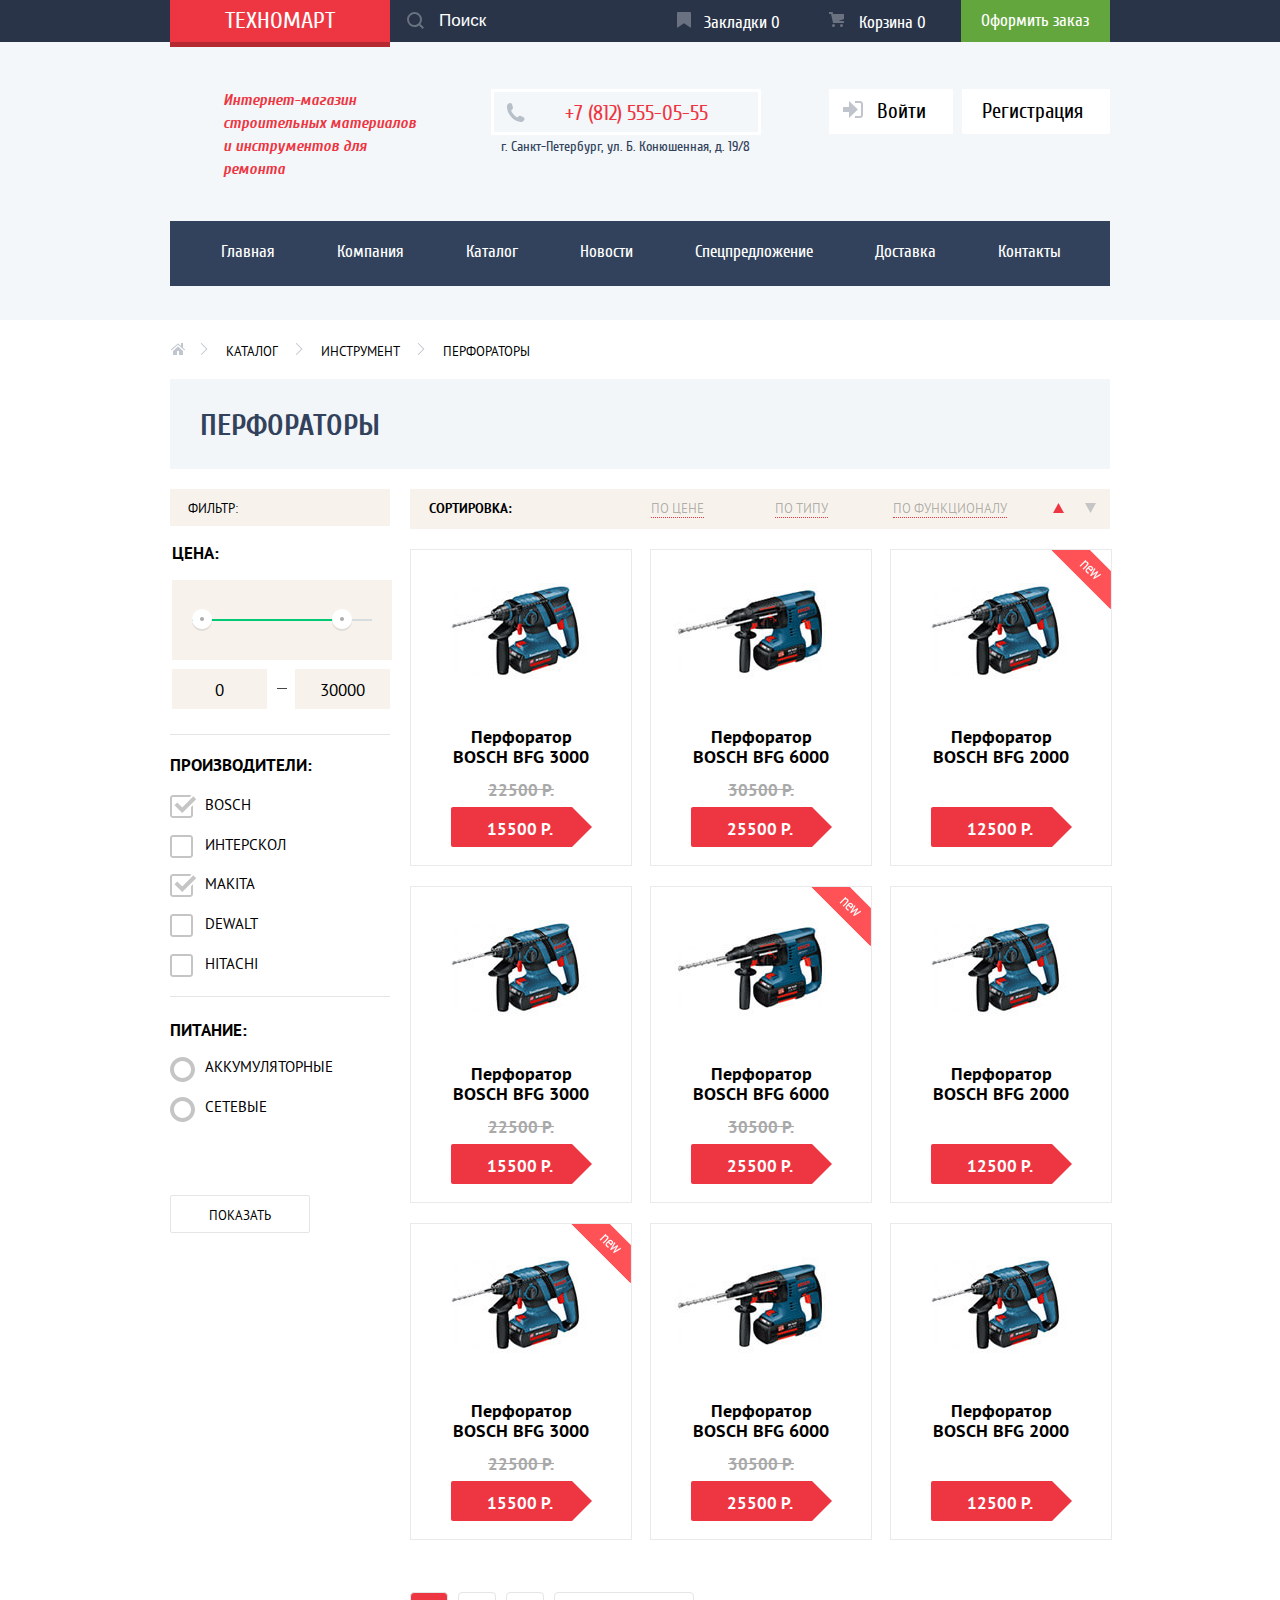
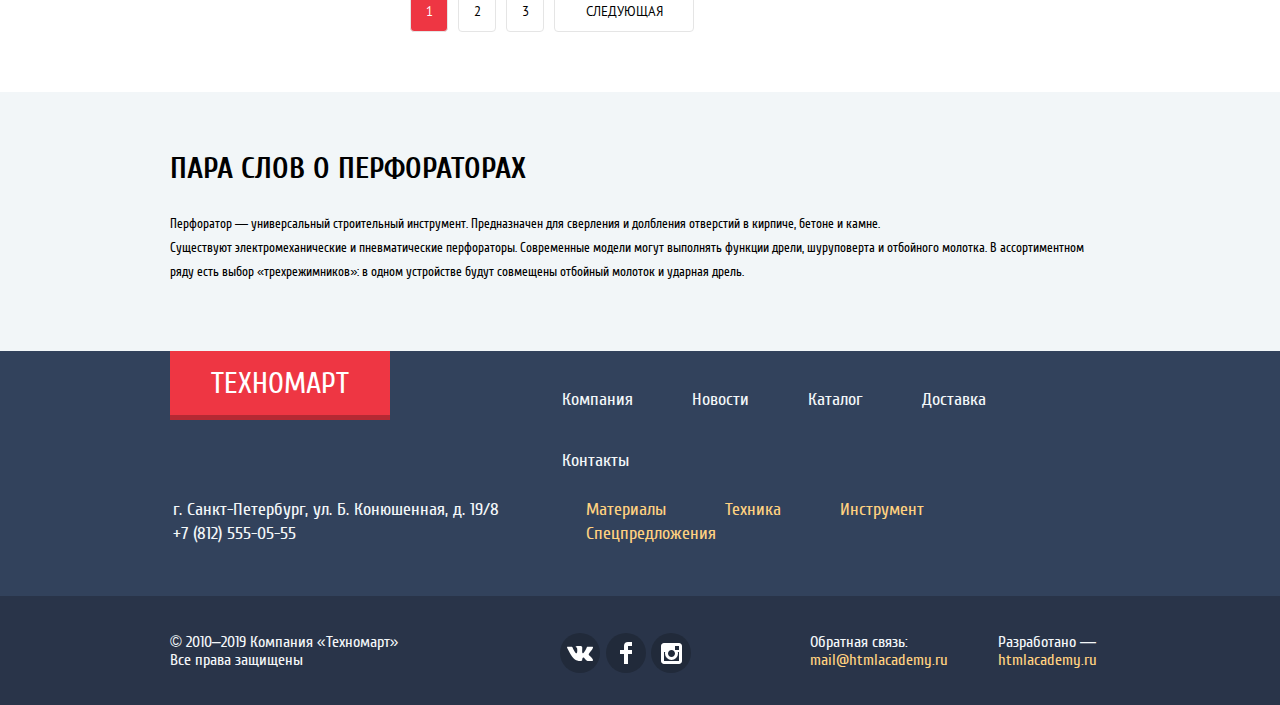
==== catalog.html @ a24fade5 "Стилизация индикаторов полей форм" ====
<!DOCTYPE html>
<html lang="ru">
  <head>
    <meta charset="utf-8">
    <title>Техномарт</title>
    <link rel="stylesheet" href="css/style.css">
  </head>
  <body class="catalog-page">
      <header class="main-header">
        <div class="main-header__middle-column">
          <div class="centering-block centering-block--header-middle">
            <h1 class="main-header__page-title">Интернет-магазин строительных материалов<br> и инструментов для ремонта</h1>
            <div class="main-header__header-feedback header-feedback">
              <div class="header-feedback__phone-block">
                <span class="header-feedback__phone-number">+7 (812) 555-05-55</span>
              </div>
              <p class="header-feedback__adress">г. Санкт-Петербург, ул. Б. Конюшенная, д. 19/8</p>
            </div>
            <ul class="main-header__user-navigation">
              <li class="main-header__unregistered-user">
                <ul class="main-header__unregistered-user-list">
                  <li class="main-header__user-navigation-item">
                    <a class="main-header__user-navigation-link main-header__user-navigation-link--enter" href="#">Войти</a>
                  </li>
                  <li class="main-header__user-navigation-item">
                    <a class="main-header__user-navigation-link main-header__user-navigation-link--user-registration" href="#">Регистрация</a>
                  </li>
                </ul>
              </li>
              <li class="main-header__logged-user">
                <ul class="main-header__logged-user-list">
                  <li class="main-header__user-navigation-item">
                    <a class="main-header__user-login" href="#">Дима Кувалда</a>
                  </li>
                  <li class="main-header__user-navigation-item">
                    <a class="main-header__profile-exit" href="#">
                      <span class="visually-hidden">Выход из профиля</span>
                    </a>
                  </li>
                </ul>
                <ul class="main-header__user-profile-list">
                  <li class="main-header__user-profile-item">
                    <a class="main-header__user-profile-link" href="#">Мои заказы</a>
                  </li>
                  <li class="main-header__user-profile-item">
                    <a class="main-header__user-profile-link" href="#">Личный кабинет</a>
                  </li>
                </ul>
              </li>
            </ul>
          </div>
        </div>
        <div class="main-header__top-column">
          <div class="centering-block centering-block--header-top">
            <div class="main-header__logo-block">
              <a class="main-header__logo-link" href="index.html">Техномарт</a>
            </div>
            <div class="main-header__search-block">
              <input class="main-header__search-field" type="search" placeholder="Поиск">
              <svg class="main-header__search-logo" width="17" height="17"><path class="main-header__search-logo-figure" d="M17 15.586l-3.542-3.542A7.465 7.465 0 0 0 15 7.5 7.5 7.5 0 1 0 7.5 15c1.71 0 3.282-.579 4.544-1.542L15.586 17 17 15.586zM2 7.5C2 4.467 4.467 2 7.5 2 10.532 2 13 4.467 13 7.5c0 3.032-2.468 5.5-5.5 5.5A5.506 5.506 0 0 1 2 7.5z"/>
              </svg>
            </div>
            <div class="main-header__bookmarks-block">
              <p class="main-header__bookmarks-text">Закладки <span class="main-header__bookmarks-counter">0</span></p>
            </div>
            <div class="main-header__cart-block">
              <p class="main-header__cart-text">Корзина <span class="main-header__cart-counter">0</span></p>
            </div>
            <div class="main-header__buy-block">
              <a class="main-header__buy-button" href="#">Оформить заказ</a>
            </div>
          </div>
        </div>
        <div class="main-header__bottom-column">
          <div class="centering-block centering-block--header-bottom">
            <nav class="main-navigation">
              <ul class="main-navigation__list">
                <li class="main-navigation__item">
                  <a class="main-navigation__link" href="index.html">Главная</a>
                </li>
                <li class="main-navigation__item">
                  <a class="main-navigation__link" href="#">Компания</a>
                </li>
                <li class="main-navigation__item">
                  <a class="main-navigation__link">Каталог</a>
                </li>
                <li class="main-navigation__item">
                  <a class="main-navigation__link" href="#">Новости</a>
                </li>
                <li class="main-navigation__item">
                  <a class="main-navigation__link" href="#">Спецпредложение</a>
                </li>
                <li class="main-navigation__item">
                  <a class="main-navigation__link" href="#">Доставка</a>
                </li>
                <li class="main-navigation__item">
                  <a class="main-navigation__link" href="#">Контакты</a>
                </li>
              </ul>
            </nav>
          </div>
        </div>
      </header>
    <main>
      <header class="page-header page-header--page-context centering-block">
        <ul class="page-header__breadcrumbs">
          <li class="page-header__item page-header__item--main-page-link">
            <a class="page-header__link page-header__link--main-page-link" href="index.html">
              <span class="visually-hidden">Вернуться на главную страницу</span>
            </a>
          </li>
          <li class="page-header__item">
            <a class="page-header__link" href="#">Каталог</a>
          </li>
          <li class="page-header__item">
            <a class="page-header__link" href="#">Инструмент</a>
          </li>
          <li class="page-header__item">
            <a class="page-header__link" href="#">Перфораторы</a>
          </li>
        </ul>
        <h2 class="page-header__title">Перфораторы</h2>
      </header>
      <div class="catalog-settings centering-block">
        <div class="setup">
          <div class="setup-header">
            <span class="setup-header__title">Фильтр:</span>
          </div>
          <form class="setup-product">
            <fieldset class="setup-product__group-block setup-product__group-block-range-block">
              <legend class="setup-product__group-title setup-product__group-title--price">Цена:</legend>
              <div class="setup-product__range-value-container">
                <div class="setup-product__range-settings-line">
                  <span class="visually-hidden">
                    Поле настройки диапазона цены
                  </span>
                  <div class="setup-product__line-depth">
                    <div class="setup-product__range-handle setup-product__range-handle--min-value">
                      <span class="visually-hidden">
                        Ползунок настройки нижней границы цен
                      </span>
                    </div>
                    <div class="setup-product__range-handle setup-product__range-handle--max-value">
                      <span class="visually-hidden">
                        Ползунок настройки верхней границы цен
                      </span>
                    </div>
                  </div>
                </div>
              </div>
              <div class="setup-product__range-price-display">
                <div class="setup-product__range-value setup-product__range-value--min-value">
                  <span class="setup-product__range-output setup-product__range-output--min-value">0</span>
                </div>
                <div class="setup-product__range-value setup-product__range-value-max-value">
                  <span class="setup-product__range-output setup-product__range-output--max-value">30000</span>
                </div>
              </div>
            </fieldset>
            <fieldset class="setup-product__group-block setup-product__group-block--makers-block">
              <legend class="setup-product__group-title setup-product__group-title--makers">Производители:</legend>
              <ul class="setup-product__makers-list">
                <li class="setup-product__makers-item setup-product__makers-item--bosch-maker">
                  <label class="setup-product__label-field" for="bosch">Bosch</label>
                  <input class="setup-product__field setup-product__field--makers-field visually-hidden" type="checkbox" id="bosch" checked>
                  <span class="setup-product__field-indicator setup-product__field-indicator--checkbox"></span>
                </li>
                <li class="setup-product__makers-item setup-product__makers-item--interskol-maker">
                  <label class="setup-product__label-field" for="интерскол">Интерскол</label>
                  <input class="setup-product__field setup-product__field--makers-field visually-hidden" type="checkbox" id="интерскол">
                  <span class="setup-product__field-indicator setup-product__field-indicator--checkbox"></span>
                </li>
                <li class="setup-product__makers-item setup-product__makers-item--makita-maker">
                  <label class="setup-product__label-field" for="makita">Makita</label>
                  <input class="setup-product__field setup-product__field--makers-field visually-hidden" type="checkbox" id="makita" checked>
                  <span class="setup-product__field-indicator setup-product__field-indicator--checkbox"></span>
                </li>
                <li class="setup-product__makers-item setup-product__makers-item--dewalt-maker">
                  <label class="setup-product__label-field" for="dewalt">Dewalt</label>
                  <input class="setup-product__field setup-product__field--makers-field visually-hidden" type="checkbox" id="dewalt">
                  <span class="setup-product__field-indicator setup-product__field-indicator--checkbox"></span>
                </li>
                <li class="setup-product__makers-item setup-product__makers-item--hitachi-maker">
                  <label class="setup-product__label-field" for="hitachi">Hitachi</label>
                  <input class="setup-product__field setup-product__field--makers-field visually-hidden" type="checkbox" id="hitachi">
                  <span class="setup-product__field-indicator setup-product__field-indicator--checkbox"></span>
                </li>
              </ul>
            </fieldset>
            <fieldset class="setup-product__group-block setup-product__group-block--charge-type">
              <legend class="setup-product__group-title setup-product__group-title--charge">Питание:</legend>
              <ul class="setup-product__charge-list">
                <li class="setup-product__charge-item setup-product__charge-item--storage">
                  <label class="setup-product__label-field" for="storage-battery">Аккумуляторные</label>
                  <input class="setup-product__field setup-product__field--charge-field visually-hidden" type="radio" name="charge-type" value="storage-battery" id="storage-battery">
                  <span class="setup-product__field-indicator setup-product__field-indicator--radio"></span>
                </li>
                <li class="setup-product__charge-item setup-product__charge-item--network-charging">
                  <label class="setup-product__label-field" for="network-charging">Сетевые</label>
                  <input class="setup-product__field setup-product__field--charge-field visually-hidden" type="radio" name="charge-type" value="network-charging" id="network-charging">
                  <span class="setup-product__field-indicator setup-product__field-indicator--radio"></span>
                </li>
              </ul>
            </fieldset>
            <button class="setup-product__button-show" type="submit">Показать</button>
          </form>
        </div>
        <section class="sort-block">
          <h2 class="visually-hidden">Сортировка товаров</h2>
          <header class="sort-block__sort-panel">
            <h3 class="sort-block__panel-title">Сортировка:</h3>
            <ul class="sort-block__sort-type-list">
              <li class="sort-block__sort-type-item sort-block__sort-type-item--price">
                <a class="sort-block__sort-type-link" href="#">По цене</a>
              </li>
              <li class="sort-block__sort-type-item sort-block__sort-type-item--type">
                <a class="sort-block__sort-type-link" href="#">По типу</a>
              </li>
              <li class="sort-block__sort-type-item sort-block__sort-type-item--functional">
                <a class="sort-block__sort-type-link" href="#">По функционалу</a>
              </li>
            </ul>
            <div class="sort-block__sort-buttons">
              <a class="sort-block__sort-button sort-block__sort-button--button-up" href="#">
                <span class="visually-hidden">Сортировака товаров по возрастанию</span>
                <svg xmlns="http://www.w3.org/2000/svg" width="11" height="10">
                  <path fill="#ee3643" d="M5.5 0L0 10h11z"/>
                </svg>
              </a>
              <a class="sort-block__sort-button sort-block__sort-button--bottom-down" href="#">
                <svg xmlns="http://www.w3.org/2000/svg" width="11" height="10">
                  <path fill="#c5c5c5" d="M5.5 10L0 0h11"/>
                </svg>
                <span class="visually-hidden">Сортировака товаров по уменьшению</span>
              </a>
            </div>
          </header>
          <section class="product-line sort-block__product-line">
            <h3 class="visually-hidden">Линейка товаров данной категории</h3>
            <ul class="product-line__product-list">
              <li class="product-line__product-item">
                <article class="store-product product-line__store-product product-line__store-product--bosch-bfg-3000">
                  <h3 class="store-product__title">Перфоратор BOSCH BFG 3000</h3>
                  <img class="store-product__image" src="img/perforator-2.jpg" width="207" height="112" alt="Перфоратор BOSCH BFG 3000">
                  <div class="store-product__product-actions">
                    <button class="store-product__product-action store-product__product-action--add-product" type="button">Купить</button>
                    <button class="store-product__product-action store-product__product-action--add-bookmark" type="button">В закладки</button>
                  </div>
                  <p class="store-product__old-price">22500 Р.</p>
                    <p class="store-product__current-price button">15500 Р.</p>
                </article>
              </li>
              <li class="product-line__product-item">
                <article class="store-product product-line__store-product product-line__store-product--bosch-bfg-3000">
                  <h3 class="store-product__title">Перфоратор BOSCH BFG 6000</h3>
                  <img class="store-product__image" src="img/perforator-3.jpg" width="207" height="112" alt="Перфоратор BOSCH BFG 3000">
                  <div class="store-product__product-actions">
                    <button class="store-product__product-action store-product__product-action--add-product" type="button">Купить</button>
                    <button class="store-product__product-action store-product__product-action--add-bookmark" type="button">В закладки</button>
                  </div>
                  <p class="store-product__old-price">30500 Р.</p>
                  <p class="store-product__current-price button">25500 Р.</p>
                </article>
              </li>
              <li class="product-line__product-item">
                <article class="store-product product-line__store-product product-line__store-product--bosch-bfg-3000 new-product">
                  <h3 class="store-product__title">Перфоратор BOSCH BFG 2000</h3>
                  <img class="store-product__image" src="img/perforator-2.jpg" width="207" height="112" alt="Перфоратор BOSCH BFG 3000">
                  <div class="store-product__product-actions">
                    <button class="store-product__product-action store-product__product-action--add-product" type="button">Купить</button>
                    <button class="store-product__product-action store-product__product-action--add-bookmark" type="button">В закладки</button>
                  </div>
                  <p class="store-product__old-price store-product__old-price--none"></p>
                  <p class="store-product__current-price button">12500 Р.</p>
                </article>
              </li>
              <li class="product-line__product-item">
                <article class="store-product product-line__store-product product-line__store-product--bosch-bfg-3000">
                  <h3 class="store-product__title">Перфоратор BOSCH BFG 3000</h3>
                  <img class="store-product__image" src="img/perforator-2.jpg" width="207" height="112" alt="Перфоратор BOSCH BFG 3000">
                  <div class="store-product__product-actions">
                    <button class="store-product__product-action store-product__product-action--add-product" type="button">Купить</button>
                    <button class="store-product__product-action store-product__product-action--add-bookmark" type="button">В закладки</button>
                  </div>
                  <p class="store-product__old-price">22500 Р.</p>
                  <p class="store-product__current-price button">15500 Р.</p>
                </article>
              </li>
              <li class="product-line__product-item">
                <article class="store-product product-line__store-product product-line__store-product--bosch-bfg-3000 new-product">
                  <h3 class="store-product__title">Перфоратор BOSCH BFG 6000</h3>
                  <img class="store-product__image" src="img/perforator-3.jpg" width="207" height="112" alt="Перфоратор BOSCH BFG 3000">
                  <div class="store-product__product-actions">
                    <button class="store-product__product-action store-product__product-action--add-product" type="button">Купить</button>
                    <button class="store-product__product-action store-product__product-action--add-bookmark" type="button">В закладки</button>
                  </div>
                  <p class="store-product__old-price">30500 Р.</p>
                  <p class="store-product__current-price button">25500 Р.</p>
                </article>
              </li>
              <li class="product-line__product-item">
                <article class="store-product product-line__store-product product-line__store-product--bosch-bfg-3000">
                  <h3 class="store-product__title">Перфоратор BOSCH BFG 2000</h3>
                  <img class="store-product__image" src="img/perforator-2.jpg" width="207" height="112" alt="Перфоратор BOSCH BFG 3000">
                  <div class="store-product__product-actions">
                    <button class="store-product__product-action store-product__product-action--add-product" type="button">Купить</button>
                    <button class="store-product__product-action store-product__product-action--add-bookmark" type="button">В закладки</button>
                  </div>
                  <p class="store-product__old-price store-product__old-price--none"></p>
                  <p class="store-product__current-price button">12500 Р.</p>
                </article>
              </li>
              <li class="product-line__product-item">
                <article class="store-product product-line__store-product product-line__store-product--bosch-bfg-3000 new-product">
                  <h3 class="store-product__title">Перфоратор BOSCH BFG 3000</h3>
                  <img class="store-product__image" src="img/perforator-2.jpg" width="207" height="112" alt="Перфоратор BOSCH BFG 3000">
                  <div class="store-product__product-actions">
                    <button class="store-product__product-action store-product__product-action--add-product" type="button">Купить</button>
                    <button class="store-product__product-action store-product__product-action--add-bookmark" type="button">В закладки</button>
                  </div>
                  <p class="store-product__old-price">22500 Р.</p>
                  <p class="store-product__current-price button">15500 Р.</p>
                </article>
              </li>
              <li class="product-line__product-item">
                <article class="store-product product-line__store-product product-line__store-product--bosch-bfg-3000">
                  <h3 class="store-product__title">Перфоратор BOSCH BFG 6000</h3>
                  <img class="store-product__image" src="img/perforator-3.jpg" width="207" height="112" alt="Перфоратор BOSCH BFG 3000">
                    <div class="store-product__product-actions">
                      <button class="store-product__product-action store-product__product-action--add-product" type="button">Купить</button>
                      <button class="store-product__product-action store-product__product-action--add-bookmark" type="button">В закладки</button>
                    </div>
                    <p class="store-product__old-price">30500 Р.</p>
                    <p class="store-product__current-price button">25500 Р.</p>
                </article>
              </li>
              <li class="product-line__product-item">
                <article class="store-product product-line__store-product product-line__store-product--bosch-bfg-3000">
                  <h3 class="store-product__title">Перфоратор BOSCH BFG 2000</h3>
                  <img class="store-product__image" src="img/perforator-2.jpg" width="207" height="112" alt="Перфоратор BOSCH BFG 3000">
                  <div class="store-product__product-actions">
                    <button class="store-product__product-action store-product__product-action--add-product" type="button">Купить</button>
                    <button class="store-product__product-action store-product__product-action--add-bookmark" type="button">В закладки</button>
                  </div>
                  <p class="store-product__old-price store-product__old-price--none"></p>
                  <p class="store-product__current-price button">12500 Р.</p>
                </article>
              </li>
            </ul>
          </section>
          <footer class="sort-block__pagination">
            <h3 class="visually-hidden">Навигация по количеству данного товара</h3>
            <ul class="sort-block__pagination-list">
              <li class="sort-block__pagination-item">
                <a class="sort-block__pagination-link sort-block__pagination-link--current">1</a>
              </li>
              <li class="sort-block__pagination-item">
                <a class="sort-block__pagination-link" href="#">2</a>
              </li>
              <li class="sort-block__pagination-item">
                <a class="sort-block__pagination-link" href="#">3</a>
              </li>
              <li class="sort-block__pagination-item">
                <a class="sort-block__pagination-link sort-block__pagination-link--next" href="#">Следующая</a>
              </li>
            </ul>
          </footer>
        </section>
      </div>
      <section class="page-description">
        <div class="centering-block">
          <h3 class="page-description__title">
            Пара слов о перфораторах
          </h3>
          <p class="page-description__product-definition">
            Перфоратор — универсальный строительный инструмент. Предназначен для сверления и долбления отверстий в кирпиче, бетоне и камне.<br>
            Существуют электромеханические и пневматические перфораторы. Современные модели могут выполнять функции дрели, шуруповерта и отбойного молотка.
            В ассортиментном ряду есть выбор «трехрежимников»: в одном устройстве будут совмещены отбойный молоток и ударная дрель.
          </p>
        </div>
      </section>
    </main>
    <footer class="main-footer">
      <div class="main-footer__top-column">
        <div class="centering-block centering-block--footer-top">
          <div class="main-footer__logo-block">
            <a class="main-footer__logo-link">Техномарт</a>
          </div>
          <nav class="footer-navigation main-footer__footer-navigation">
            <ul class="footer-navigation__list">
              <li class="footer-navigation__item">
                <a class="footer-navigation__link" href="#">Компания</a>
              </li>
              <li class="footer-navigation__item">
                <a class="footer-navigation__link" href="#">Новости</a>
              </li>
              <li class="footer-navigation__item">
                <a class="footer-navigation__link" href="#">Каталог</a>
              </li>
              <li class="footer-navigation__item">
                <a class="footer-navigation__link" href="#">Доставка</a>
              </li>
              <li class="footer-navigation__item">
                <a class="footer-navigation__link" href="#">Контакты</a>
              </li>
            </ul>
          </nav>
        </div>
      </div>
      <div class="main-footer__middle-column">
        <div class="centering-block centering-block--footer-middle">
            <p class="main-footer__office-location">
              г. Санкт-Петербург, ул. Б. Конюшенная, д. 19/8
              +7 (812) 555-05-55
            </p>
          <ul class="main-footer__product-navigation">
            <li class="main-footer__navigation-item">
              <a class="main-footer__navigation-link" href="#">Материалы</a>
            </li>
            <li class="main-footer__navigation-item">
              <a class="main-footer__navigation-link" href="#">Техника</a>
            </li>
            <li class="main-footer__navigation-item">
              <a class="main-footer__navigation-link" href="#">Инструмент</a>
            </li>
            <li class="main-footer__navigation-item">
              <a class="main-footer__navigation-link" href="#">Спецпредложения</a>
            </li>
          </ul>
        </div>
      </div>
      <div class="main-footer__bottom-column">
        <div class="centering-block centering-block--footer-bottom">
          <p class="main-footer__copyright">
            © 2010–2019 Компания «Техномарт»
            Все права защищены
          </p>
          <ul class="main-footer__social-list">
            <li class="main-footer__social-item">
              <a class="main-footer__social-link main-footer__social-link--vk" href="#">
                <span class="visually-hidden">Наша группа в контакте</span>
              </a>
            </li>
            <li class="main-footer__social-item">
              <a class="main-footer__social-link main-footer__social-link--facebook" href="#">
                <span class="visually-hidden">Наша группа в фейсбуке</span>
              </a>
            </li>
            <li class="main-footer__social-item">
              <a class="main-footer__social-link main-footer__social-link--instagram" href="#">
                <span class="visually-hidden">Наша группа в инстаграме</span>
              </a>
            </li>
          </ul>
          <div class="main-footer__developers">
            <p class="main-footer__developers-feedback">
              Обратная связь:
              <a class="main-footer__developer-name" href="#">mail@htmlacademy.ru</a>
            </p>
            <p class="main-footer__developers-cutaway">
              Разработано —
              <a class="main-footer__developer-name" href="#">htmlacademy.ru</a>
            </p>
          </div>
        </div>
      </div>
    </footer>
    <section class="modal modal--cart-add">
      <button class="modal__button-close" type="button">
        <span class="visually-hidden">Закрыть окно</span>
      </button>
      <h2 class="modal--cart-add__title">Товар добавлен в корзину!</h2>
      <div class="modal--cart-add__select-actions">
        <a class="modal--cart-add__buy-complete button" href="#">Оформить заказ</a>
        <button class="modal--cart-add__continue-select" type="button">Продолжить покупки</button>
      </div>
    </section>
  </body>
</html>
---- css/style.css ----
/* Общая стилизация */
@font-face {
  font-family: "Cuprum";
  src: url("../fonts/cuprum.woff2") format("woff2"),
       url("../fonts/cuprum.woff") format("woff");
  font-weight: 400;
  font-style: normal;
}

@font-face {
  font-family: "Cuprum";
  src: url("../fonts/cuprumbold.woff2") format("woff2"),
       url("../fonts/cuprumbold.woff") format("woff");
  font-weight: 700;
  font-style: normal;
}

@font-face {
  font-family: "Cuprum";
  src: url("../fonts/cuprumitalic.woff2") format("woff2"),
       url("../fonts/cuprumitalic.woff") format("woff");
  font-weight: 400;
  font-style: italic;
}

@font-face {
  font-family: "Cuprum";
  src: url("../fonts/cuprumbolditalic.woff2") format("woff2"),
       url("../fonts/cuprumbolditalic.woff") format("woff");
  font-weight: 700;
  font-style: italic;
}

@font-face {
  font-family: "PTSans";
  src: url("../fonts/ptsans.woff2") format("woff2"),
       url("../fonts/ptsans.woff") format("woff");
  font-weight: 400;
  font-style: normal;
}

@font-face {
  font-family: "PTSans";
  src: url("../fonts/ptsansbold.woff2") format("woff2"),
       url("../fonts/ptsans.woff") format("woff");
  font-weight: 700;
  font-style: normal;
}

body {
  margin: 0;
  padding: 0;
  min-width: 960px;
  font-family: "Cuprum", Arial, sans-serif;
  font-size: 14px;
  line-height: 18px;
  font-weight: 400;
  color: #ffffff;
}

a {
  text-decoration: none;
}

img { /* универсальное правило для того, что бы контентные изображения не вылезали за блоки в которых они находятся */
  max-width: 100%;
  height: auto;
}

.button {
  padding: 13px 0 8px 0;
  text-transform: uppercase;
  text-align: center;
  color: #ffffff; /*необходимая персональная стилизация ссылки */
  background-color: #ee3643;
  border-radius: 2px;
}

.button:hover {
  background-color: #ca2c37;
}

.button:active {
  background-color: #ba2732;
}

.centering-block {
  width: 940px;
  margin: 0 auto;
  padding: 0px 10px 0 10px;
}

.visually-hidden:not(:focus):not(:active),
input[type="checkbox"].visually-hidden,
input[type="radio"].visually-hidden {
  position: absolute;
  width: 1px;
  height: 1px;
  margin: -1px;
  border: 0;
  padding: 0;
  clip: rect(0 0 0 0);
  overflow: hidden;
}

.new-product::after { /* класс обозначающий наличие новых товаров в категории */
  content: "";
  position: absolute;
  top: 0;
  right: 0;
  width: 60px;
  height: 59px;
  background-image: url("../img/new-flag.png");
}


/* стилизация шапки */

.main-header {
  display: flex;
  flex-direction: column;
  min-height: 320px;
  background-color: #f3f7f9;
}

.main-header--page-context {
  margin-bottom: 59px;
}

/* Средняя колонка шапки */

.main-header__middle-column {
  order: 2;
}

.centering-block--header-middle {
  display: flex;
}

.main-header__page-title {
  margin: 0 59px 40px 53px;
  width: 210px;
  font-size: 16px;
  line-height: 23px;
  font-style: italic;
  color: #ee3643;
}

.header-feedback {
  margin-right: 69px;
  width: 269px;
}

.header-feedback__phone-block {
  position: relative;;
  width: 264px;
  border: 3px solid #ffffff;
}

.header-feedback__phone-number {
  display: block;
  margin: 11px 0 8px 71px;
  font-size: 21px;
  line-height: 21px;
  color: #ee3643;
}

.header-feedback__phone-number::before {
  content: "";
  position: absolute;
  left: 12px;
  width: 19px;
  height: 19px;
  background-image: url("../img/icon-phone.svg");
}

.header-feedback__adress {
  margin: 0 0 0 10px;
  line-height: 24px;
  color: #32425c;
}

.main-header__user-navigation {
  /* display: flex; */
  /* justify-content: space-between; */
  /* align-items: flex-start; */
  width: 281px;
  margin: 0;
  padding: 0;
  list-style: none;
}

.main-header__unregistered-user-list {
  display: flex;
  justify-content: space-between;
  align-items: flex-start;
  width: 281px;
  margin: 0;
  padding: 0;
  list-style: none;
}

.main-header__user-navigation-item {
  position: relative;;
  background-color: #ffffff;
}

.main-header__user-navigation-link {
  display: block;
  padding: 12px 27px 12px 20px;
  font-size: 21px;
  line-height: 21px;
  color: #000000;
}

.main-header__user-navigation-link--enter {
  padding-left: 48px;
}

.main-header__user-navigation-link--enter::before {
  content: "";
  position: absolute;
  left: 14px;
  width: 20px;
  height: 17px;
  background-image: url("../img/icon-login.svg");
  opacity: 0.3;
}

.main-header__user-navigation-link:hover {
  color: #ee3643;
}

.main-header__user-navigation-link:hover::before {
  opacity: 1;
}

.main-header__user-navigation-link:active {
  color: rgba(0, 0, 0, 0.3);
}

.main-header__user-navigation-link:active::before {
  opacity: 0.5;
}

/* Средняя колонка шапки */


/* Верхняя колонка шапки */
.main-header__top-column {
  display: flex;
  order: 1;
  margin-bottom: 47px;
  font-size: 17px;
  line-height: 18px;
  color: #ffffff;
  background-color: #293449;
}

.centering-block--header-top {
  display: flex;
}

.main-header__search-block {
  position: relative;;
}

.main-header__search-logo {
  position: absolute;
  left: 17px;
  top: 12px;
}

.main-header__search-field { /* сброс стилей по умолчанию у поля поиска */
  -webkit-appearance: none;
  width: 270px;
  padding: 0;
  padding-top: 14px;
  padding-left: 49px;
  padding-bottom: 13px;
  border: 0;
  background-color: #293449;
}

.main-header__search-logo-figure {
  fill: #ffffff;
}

.main-header__search-logo {
  opacity: 0.3;
}

.main-header__search-field::-webkit-search-cancel-button { /* сброс крестика для сброса введенных в поле данных */
  -webkit-appearance: none;
  margin: 0;
}

.main-header__search-field:focus {
  color: #000000;
  background-color: #ffffff;
}

.main-header__search-field:hover + .main-header__search-logo {
  opacity: 1;
}

.main-header__search-field:focus + .main-header__search-logo {
  opacity: 1;
}

.main-header__search-field:focus + .main-header__search-logo .main-header__search-logo-figure { /* подсвечивание иконки поиска при фокусе на поле поиска */
  fill: #ee3643;
}

.main-header__search-field::placeholder { /* Персональная стилизация подписи в поле-поиска*/
  font-size: 17px;
  line-height: 18px;
  color: #ffffff;
}

.main-header__logo-block {
  position: relative;;
  width: 220px;
  background-color: #ee3643;
}

.main-header__logo-link::after {
  content: "";
  position: absolute;
  bottom: -5px;
  width: 220px;
  height: 5px;
  background-color: #b52933;
}

.main-header__logo-block:hover {
  background-color: #ca2c37;
}

.main-header__logo-link {
  display: flex;
  justify-content: center;
  align-items: center;
  width: 220px;
  height: 42px;
  font-size: 24px;
  line-height: 24px;
  text-align: center;
  text-transform: uppercase;
  color: #ffffff; /* Для стилизации ссылки на странице каталога */
}

.main-header__cart-block,
.main-header__bookmarks-block {
  position: relative;
}

.main-header__bookmarks-block {
  width: 122px;
  padding-right: 28px;
}

.main-header__cart-block.main-header__cart-text--product-add { /* установлен такой селектор, что бы фон мог появиться только у блока с корзиной */
  background-color: #ee3643;
}

.main-header__cart-block {
  width: 122px;
  padding-right: 31px;
}

.main-header__cart-text::before,
.main-header__bookmarks-text::before {
  content: "";
  position: absolute;
  top: 12px;
  display: block;
  /* background-color: red; */
}

.main-header__cart-text::before {
  left: 20px;
  width: 15px;
  height: 15px;
  background-image: url("../img/cart-icon.svg");
  opacity: 0.3;
}

.main-header__bookmarks-text::before {
  left: 17px;
  width: 14px;
  height: 16px;
  background-image: url("../img/icon-bookmark.svg");
  opacity: 0.3;
}

.main-header__bookmarks-text,
.main-header__cart-text {
  margin-top: 14px;
  margin-bottom: 0;
  padding-left: 50px;
  cursor: pointer;
}

.main-header__bookmarks-text {
  padding-left: 44px;
}

.main-header__bookmarks-text:hover::before,
.main-header__cart-text:hover::before {
  opacity: 1;
}

.main-header__bookmarks-text:active,
.main-header__cart-text:active {
  opacity: 0.6;
}

/* Верхняя колонка шапки */


/* Нижняя колонка шапки */
.main-header__bottom-column {
  order: 3;
  min-height: 60px;
}

.main-navigation {
  background-color: #32425c;
}

.main-navigation__list {
  display: flex;
  flex-wrap: wrap;
  margin: 0 0 0 20px;
  padding: 0;
  list-style: none;
}

.main-navigation__link {
  display: block;
  padding: 22px 31px 26px 31px;
  font-size: 17px;
  line-height: 17px;
  color: #ffffff;
}

.main-navigation__link:hover {
  background-color: #293449;
}

.main-navigation__link:active {
  color: rgba(255, 255, 255, 0.5);
  background-color: #1d2739;
}

.main-header__buy-block {
  background-color: #63a63e;
}

.main-header__buy-block:hover {
  background-color: #5fbb2d;
}

.main-header__buy-block:active {
  background-color: #518534;
}

.main-header__buy-button:active {
  color: rgba(255, 255, 255, 0.5);
}

.main-header__buy-button {
  display: block;
  width: 109px;
  padding: 12px 20px 12px 20px;
  color: #ffffff;
}

/* Нижняя колонка шапки */

/* стилизация основного содержания */

/* стилизация презентационного блока */

.service-presentation--page-context { /* стилизация блока исключительно в рамках этой страницы */
  margin-bottom: 53px;
}

.centering-block--presentation-block { /* тут будет микросетка презентационного блока */
  display: flex;
  flex-wrap: wrap;
  align-items: flex-start;
}

.presentation-category {
  position: relative; /* для расположения иконки категории товаров и логотипа новинки */
  margin-right: 20px;
  width: 300px;
  min-height: 123px;
}

.service-presentation__new-products::after { /* класс обозначающий наличие новых товаров в категории */
  /* content: "";
  position: absolute;
  top: 0;
  right: 0;
  width: 60px;
  height: 59px;
  background-image: url("../img/new-flag.png"); */
}

.presentation-category:nth-child(1),
/* .presentation-category:nth-child(2), */
.presentation-category:nth-child(3) {
  margin-bottom: 20px;
}

.presentation-category:nth-child(3) {
  margin-right: 0px;
}

.service-presentation__floating-block {
  display: flex;
  flex-direction: column;
  margin-left: 19px;
  margin-right: 0;
  width: 300px;
}

.service-presentation__presentation-category--discounts-category,
.service-presentation__presentation-category--delivery-category {
  margin-right: 0;
}


.presentation-category__title {
  margin: 0;
  margin-top: 23px;
  margin-left: 22px;
  margin-bottom: 10px;
  font-size: 24px;
  line-height: 30px;
  font-weight: 700;
}

.presentation-category__title::after {
  content: "";
  position: absolute;
  width: 50px;
  height: 50px;
}

.presentation-category__title--material-title::after {
  top: 31px;
  right: 43px;
  width: 44px;
  height: 65px;
  background-image: url("../img/icon-1.svg");
}

.presentation-category__title--tools-title::after {
  top: 33px;
  right: 28px;
  width: 75px;
  height: 61px;
  background-image: url("../img/icon-2.svg");
}

.presentation-category__title--machinery-title::after {
  top: 31px;
  right: 31px;
  width: 78px;
  height: 62px;
  background-image: url("../img/icon-3.svg");
}

.presentation-category__title--discounts-title::after {
  top: 27px;
  right: 45px;
  width: 59px;
  height: 72px;
  background-image: url("../img/icon-4.svg");
}

.presentation-category__title--delivery-title::after {
  top: 32px;
  right: 31px;
  width: 78px;
  height: 63px;
  background-image: url("../img/icon-5.svg");
}

.presentation-category__link {
  display: block;
  margin-left: 25px;
  padding: 12px 0 8px 0;
  width: 135px;
  text-align: center;
  text-transform: uppercase;
  border-radius: 3px;
}

.presentation-category__link:hover {
  background-color: #cccccc;
}

.presentation-category__link:active {
  background-color: #b2b2b2;
}

.service-presentation__presentation-category--material-category {
  background-color: #ffbf47;
}

.presentation-category__link--material-link {
  color: #ffffff;
  background-color: #e5ac40;
}

.service-presentation__presentation-category--tools-category {
  background-color: #3bbce3;
}

.presentation-category__link--tools-link {
  color: #ffffff;
  background-color: #35a9cc;
}

.service-presentation__presentation-category--machinery-category {
  background-color: #dc91d8;
}

.presentation-category__link--machinery-link {
  color: #ffffff;
  background-color: #c682c2;
}

/* Стилизация слайдера */

.product-slider {
  position: relative;
  width: 621px;
  min-height: 266px;
}

.product-slider__slide-item { /* для расположения изображения блока как фона */
  /* position: relative; */
  margin: 0 auto;
  width: 576px;
}


.product-slider__slide-slogan {
  z-index: 2; /* для создание расслоения слайда */
  position: relative;
}

.product-slider__slide-image {
  z-index: 1; /* для создание расслоения слайда */
  position: absolute;
  top: 0;
  left: 0;
}

.product-slider__perforators-slide {
  display: none;
}

.product-slider__drills-slide {
  /* display: none; */
}

.product-slider__slide-title {
  z-index: 2; /* для создание расслоения слайда */
  position: relative;
  margin: 22px 0 2px 0;
  font-size: 36px;
  line-height: 36px;
  font-weight: 700;
  text-transform: uppercase;
  color: #ffffff; /*временно */
}

.product-slider__slide-slogan {
  margin: 0 0 30px 0;
  font-size: 18px;
  line-height: 24px;
  color: #ffffff; /*временно */
}

.product-slider__slide-link {
  z-index: 2; /* для создание расслоения слайда */
  position: relative;
  margin-left: 4px;
  padding-left: 49px;
  padding-right: 45px;
}

/* .product-slider__slide-link:hover { СДЕЛАЛ СТИЛИЗАЦИЮ ЧЕРЕЗ ОБЩИЙ КЛАСС ДЛЯ ССЫЛОК, НУЖНО ЕЩЕ ПОДУМАТЬ НУЖНО ЛИ ТАК ДЕЛАТЬ
  background-color: #ca2c37;
}
.product-slider__slide-link:active {
  background-color: #ba2732;
} */

.product-slider__buttons-block {
  z-index: 2; /* для создание расслоения слайда */
  position: relative;
  display: flex;
  justify-content: space-between;
  margin: 0 0 65px 0px;
}

.product-slider__button { /* сброс изначальных стилей кнопок */
  padding: 0;
  border: none;
  width: 22px;
  height: 40px;
  background: none;
  cursor: pointer;
}

.product-slider__button--prev {
  background-image: url("../img/icon-left.svg");
}

.product-slider__button--next {
  background-image: url("../img/icon-right.svg");
}

.product-slider__toggle-block { /* временно */
  z-index: 2; /* для создание расслоения слайда */
  position: relative;
  bottom: 17px; /* над этом вариантом расположения еще нужно подумать */
  display: flex;
  justify-content: space-between;
  margin: 0 auto;
  width: 30px;
  min-height: 10px;
}

.product-slider__toggle-slide {
  position: relative;
  width: 10px;
  height: 10px;
  background-color: #ffffff;
  border-radius: 50%;
  cursor: pointer;
}

/* переключения слайдера при отключенном javascript */
#perforator-slide:checked ~ .product-slider__toggle-block .product-slider__toggle-slide--perforator-toggle::after,
#drill-slide:checked ~ .product-slider__toggle-block .product-slider__toggle-slide--drill-toggle::after {
  content: "";
  position: absolute;
  top: 2px;
  left: 2px;
  width: 6px;
  height: 6px;
  background-color: #ee3643;
  border-radius: 50%;
}

#perforator-slide:checked ~ .product-slider__drills-slide {
  display: none;
}

#perforator-slide:checked ~ .product-slider__perforators-slide {
  display: block;
}

#drill-slide:checked ~ .product-slider__perforators-slide {
  display: none;
}

#drill-slide:checked ~ .product-slider__drills-slide {
  display: block;
}
/* переключения слайдера при отключенном javascript */

/* Стилизация слайдера */

.service-presentation__presentation-category--discounts-category {
  background-color: #8ed78f;
}

.presentation-category__link--discounts-link {
  color: #ffffff;
  background-color: #80c180;
}

.service-presentation__presentation-category--delivery-category {
  background-color: #ffc047;
}

.presentation-category__link--delivery-link {
  color: #ffffff;
  background-color: #e5ac40;
}

/* стилизация презентационного блока */

/* стилизация блока популярных товаров */

.top-products--page-context {
  margin-bottom: 20px;
}

.top-products__head-block {
  display: flex;
  justify-content: space-between;
  align-items: center;
  margin-bottom: 20px;
  padding: 0 24px 0 28px;
  background-color: #f9f5f0;
}

.top-products__title,
.top-makers__title { /* + стилизация заголовка к блоке популярных производителей*/
  margin: 30px 0;
  font-size: 30px;
  line-height: 30px;
  text-transform: uppercase;
  color: #32425c;
}

.top-products__link {
  padding-left: 55px;
  padding-right: 55px;
}

.top-products__list {
  display: flex;
  margin: 0;
  padding: 0;
  list-style: none;
}

.top-products__item,
.product-line__product-item {
  margin-right: 20px;
  width: 220px;
}

.store-product {
  position: relative; /* для позиционирования флага новинки у новых товаров */
  display: flex;
  flex-direction: column;
  align-items: center;
  width: 220px;
  border: 1px solid #eaeaea;
  font-family: "PTSans", Arial, sans-serif;
  font-size: 17px;
  line-height: 18px;
  font-weight: 700;
}


.store-product:hover {
  box-shadow: 0px 10px 25px 0 rgba(41, 52, 73, 0.5);
}

.store-product:hover .store-product__title {
  margin-bottom: 40px;
}

.store-product:hover .store-product__image  {
  display: none;
}

.store-product:hover .store-product__product-actions {
  display: block;
}

.store-product:hover .store-product__old-price {
  display: none;
}

/* .top-products__store-product--bosch-bfg-2000 {
  position: relative; /* для позиционирования флага новинки товара */
/* }  */

.store-product__image {
  order: 1;
  margin-top: 25px;
  margin-bottom: 40px;
}

.store-product__product-actions {
  display: none;
  margin-top: 45px;
  margin-bottom: 52px;
  text-align: center;
}

.store-product__product-action {
  padding: 9px 29px 9px 33px;
  border: none;
  width: 158px; /* поскольку шрифты отрисовываются по разному, что бы добиться соответствия по макету пришлось сделать ширину кнопок больше макетной  */
  box-sizing: border-box;
  font-size: 14px; /* персональная настройка шрифта для кнопок */
  line-height: 18px; /* персональная настройка шрифта для кнопок */
  text-transform: uppercase;
  background: none;
  cursor: pointer;
}

.store-product__product-action--add-product {
  position: relative; /* для создание иконки в кнопке */
  margin-bottom: 7px;
  border-bottom: 3px solid #367315;
  border-radius: 3px;
  color: #ffffff;
  background-color: #63a63e;
}

.store-product__product-action--add-product::after {
  content: "";
  position: absolute;
  left: 14px;
  width: 15px;
  height: 15px;
  background-image: url("../img/cart-icon.svg");
  opacity: 0.3;
}

.store-product__product-action--add-product:hover {
  background-color: #5fbb2d;
}

.store-product__product-action--add-product:hover::after {
  opacity: 1;
}

.store-product__product-action--add-product:active {
  background-color: #518534;
}

.store-product__product-action--add-product:active::after {
  opacity: 1;
}

.store-product__product-action--add-bookmark {
  border: 3px solid #63a63e;
  border-radius: 3px;
  color: #32425c;
}

.store-product__product-action--add-bookmark:hover,
.store-product__product-action--add-bookmark:focus {
  border-color: #32425c;
}

.store-product__product-action--add-bookmark:active {
  opacity: 0.3;
}

.store-product__title {
  order: 2;
  margin: 0;
  margin-bottom: 14px;
  width: 160px;
  font-size: 18px;
  line-height: 20px;
  text-align: center;
  color: #000000;
}

.store-product__old-price {
  order: 3;
  margin: 0;
  margin-bottom: 8px;
  text-decoration: line-through;
  color: #a9a9a9;
}

.store-product__old-price--none {
  margin-bottom: 26px;
}

.store-product__current-price {
  position: relative; /* для создания декоративного эффекта */
  order: 4;
  margin: 0;
  margin-bottom: 18px;
  padding-left: 36px;
  padding-right: 39px;
  padding-bottom: 9px;
  background-color: #ee3643;
  color: #ffffff;
}

.store-product__current-price:hover::after  {
  border-left-color: #ca2c37;
}

.store-product__current-price:active::after {
  border-left-color: #ba2732;
}

.store-product__current-price::after {
  content: "";
  position: absolute;
  top: 0;
  right: -20px;
  width: 0;
  height: 0;
  border: 20px solid #ffffff;
  border-left-color: #ee3643;
}

/* стилизация блока популярных товаров */


/* стилизация блока популярных производителей */

.top-makers--page-context {
  margin-bottom: 65px; /* отступ до нижнего блока с учетом отступов карточек производителей */
}

.top-makers__head-block {
  display: flex;
  justify-content: space-between;
  align-items: center;
  margin-bottom: 20px;
  padding: 0 24px 0 26px;
  background-color: #f9f5f0;
}

.top-makers__link {
  padding-left: 70px;
  padding-right: 70px;
}

.top-makers__list {
  display: flex;
  flex-wrap: wrap;
  margin: 0;
  padding: 0;
  list-style: none;
}

.top-makers__item {
  margin-right: 20px;
  margin-bottom: 20px;
}

.top-makers__item:nth-child(4n+4) { /* исходя из ширины карточек и самого блока, обнулятся отступы должны у каждой 4-й карточки */
  margin-right: 0;
}

.top-makers__item-link {
  display: flex;
  justify-content: center; /* для выравнивания изображения по центру внутри блока */
  align-items: center; /* для выравнивания изображения по центру внутри блока */
  width: 218px;
  height: 143px;
  border: 1px solid #ebebeb;
}


.top-makers__item-link:hover {
  box-shadow: 0px 10px 25px 0px rgba(41, 52, 73, 0.5);
}


.top-makers__item-link:active {
  box-shadow: 0px 4px 10px 0px rgba(41, 52, 73, 0.5);
  opacity: 0.3;
}

/* стилизация блока популярных производителей */


/* стилизация блока сервисов */

.services {
  padding-bottom: 102px;
  color: #000000;
  background-color: #f4f8f9;
}

.services__head-block {
  margin-bottom: 70px;
  padding-top: 1px; /* для ликвидации эффекта выпадания внешнего отступа */
}

.services__head-title {
  margin: 0;
  margin-top: 65px;
  margin-bottom: 25px;
  font-size: 30px;
  line-height: 30px;
  text-transform: uppercase;
}

.services__head-description {
  margin: 0;
  width: 370px;
  font-size: 13px;
  line-height: 24px;
}

.services__description-item {
  position: relative; /* для создания и поцизионирования логотипа элемента списка */
  width: 390px;
}

.services__description-item::after {
  content: "";
  position: absolute;
  top: 0;
  right: -227px;
}

.services__description-item--delivery {
  display: block;
}

.services__description-item--delivery::after {
  top: 22px;
  width: 468px;
  height: 261px;
  background-image: url("../img/delivery-logo.png");
}

.services__description-item--guarantee {
  display: none; /* временно, для построения сетки */
}

.services__description-item--guarantee::after {
  width: 389px;
  height: 283px;
  background-image: url("../img/guarantee-logo.png");
}

.services__description-item--credit {
  display: none; /* временно, для построения сетки */
}

.services__description-item--credit::after {
  z-index: 1; /* для расположения левого края большего логотипа под ссылкой  */
  width: 465px;
  height: 285px;
  background-image: url("../img/credit-logo.png");
}

.services__list-description--credit-link {
  z-index: 2; /* для расположения ссылки поверх большого логотипа элемента списка */
  position: relative; /* для расположения ссылки поверх большого логотипа элемента списка */
  display: block;
  box-sizing: border-box;
  margin-top: 30px;
  padding-left: 44px;
  width: 195px;
  padding-right: 44px;
}

.services__main-content {
  display: flex;
}

.services__list {
  position: relative; /* для создание декоративной тени вокруг всего списка */
  margin: 0;
  margin-right: 82px;
  padding: 0;
  width: 240px;
  list-style: none;
}

.services__list::after {
  content: "";
  position: absolute;
  top: -40px;
  right: 0;
  width: 10px;
  height: 279px;
  background-image: url("../img/shadow.png");
}

.services__item {
  padding-top: 14px;
  padding-left: 23px;
  padding-bottom: 16px;
  font-size: 21px;
  line-height: 30px;
  font-weight: 700;
  border-bottom: 1px solid #4e637c;
  color: #ffffff;
  background-color: #32425c;
  cursor: pointer;
}

.services__item--current {
  color: #32425c;
  background-color: #ffffff;
}

.services__item:last-child { /* что бы всегда у последнего элемента списка нижняя рамка не вылезала на фон */
  border: none;
}

.services__item-title {
  margin: 0;
  margin-bottom: 22px;
  font-size: 36px;
  line-height: 36px;
  text-transform: uppercase;
  color: #32425c;
}

.services__item-description {
  margin: 0;
  font-size: 13px;
  line-height: 24px;
}

/* стилизация блока сервисов */


/* стилизация блока описания магазина */
.about-shop {
  display: flex;
  justify-content: space-between;
  color: #000000;
}

.company-description {
  width: 540px;
}

.contacts {
  width: 300px;
}

.company-description__title,
.contacts__title {
  margin: 0;
  margin-top: 78px;
  margin-bottom: 25px;
  font-size: 30px;
  line-height: 30px;
  text-transform: uppercase;
}

.company-description__shop-work,
.contacts__invitation-text {
  margin: 0;
  font-size: 13px;
  line-height: 24px;
}

.company-description__shop-work {
  margin-bottom: 25px;
  width: 530px;
}

.company-description__shop-work--bottom-paragraph {
  margin-bottom: 20px;
  width: 390px;
}

.company-description__partners-list {
  margin: 0;
  margin-bottom: 33px;
  padding: 0;
  list-style: none;
}

.company-description__partners-item {
  position: relative; /* для создания дизайнерских маркеров списка */
  margin-left: 36px;
  margin-bottom: 22px;
  font-size: 18px;
  line-height: 20px;
}

.company-description__partners-item::before {
  content: "";
  position: absolute;
  top: 10px;
  left: -37px;
  width: 25px;
  height: 2px;
  background-color: #ee3643;
}

.company-description__link {
  display: block;
  width: 193px;
  margin-bottom: 86px;
  padding-left: 15px;
  padding-right: 12px;
}

.contacts__invitation-text {
  margin-bottom: 32px;
  width: 180px;
}

.contacts__map-location { /* дублирование размера контентного изображения */
  margin-bottom: 35px;
  width: 300px;
  height: 158px;
}

.contacts__modal-open {
  padding-left: 64px;
  padding-right: 67px;
  border: none;
  font-family: inherit;
  cursor: pointer;
}

/* стилизация блока описания магазина */



/* Стилизация подвала */


/* стилизация верхней колонки подвала */
.main-footer {
  font-size: 18px;
  line-height: 24px;
  color: #f3f7f9;
  background-color: #32425c;
}

.centering-block--footer-top {
  display: flex;
  justify-content: space-between;
  margin-bottom: 25px;
}

.main-footer__logo-block { /* неплохоий юзкейс с заданием ссылке блочной отображение, а огрничивать её место на странице по ширине размерами блока обертки */
  width: 220px;
}

.main-footer__logo-link { /* неплохоий юзкейс с заданием ссылке блочной отображение, а огрничивать её место на странице по ширине размерами блока обертки */
  position: relative; /* для создание декоративной тени у ссылки */
  display: block;
  padding-top: 18px;
  padding-bottom: 21px;
  font-size: 30px;
  line-height: 30px;
  text-transform: uppercase;
  text-align: center;
  color: #ffffff;
  background-color: #ee3643;
}

.main-footer__logo-link::after {
  content: "";
  position: absolute;
  left: 0;
  bottom: 0;
  width: 220px;
  height: 5px;
  background-color: #b52933;
}

.footer-navigation {
  width: 578px;
}

.footer-navigation__list {
  display: flex;
  flex-wrap: wrap;
  margin: 0;
  padding: 0;
  padding-left: 30px;
  list-style: none;
}

.footer-navigation__item {
  margin-right: 59px;
  padding-top: 37px;
}

.footer-navigation__item:last-child {
  margin-right: 0;
}

.footer-navigation__item:last-child {
  padding-right: 0;
}

/* стилизация верхней колонки подвала */

.centering-block--footer-middle {
  display: flex;
  justify-content: space-between;
  margin-bottom: 50px;
}

.main-footer__office-location {
  margin: 0;
  padding-left: 3px;
  width: 340px;
}

.footer-navigation__link:hover,
.main-footer__navigation-link:hover {
  text-decoration: underline;
}

.footer-navigation__link:active,
.main-footer__navigation-link:active {
  opacity: 0.5;
}

.main-footer__product-navigation { /* стилизация средней колонки подвала*/
  display: flex;
  flex-wrap: wrap;
  margin: 0;
  padding: 0;
  padding-left: 16px;
  width: 524px;
  list-style: none;
}

.main-footer__navigation-item {
  margin-right: 59px;
}

.main-footer__navigation-item:last-child {
  margin-right: 0;
}

.footer-navigation__link {
  color: #f3f7f9;
}

.main-footer__navigation-link,
.main-footer__developer-name { /* стилизация средней колонки подвала + стилизация двух строчек нижней*/
  color: #ffd180;
}

.main-footer__developer-name:hover {
  text-decoration: underline;
}

.main-footer__developer-name:active {
  text-decoration: none;
  color: #ee3643;
}

/* стилизация нижней части подвала */

.centering-block--footer-bottom {
  display: flex;
  padding-top: 37px;
  padding-bottom: 20px;
}

.main-footer__bottom-column {
  font-size: 16px;
  line-height: 18px;
  background-color: #293449;
}

.main-footer__social-list {
  display: flex;
  justify-content: space-between;
  margin: 0;
  padding: 0;
  width: 131px;
  list-style: none;
}

.main-footer__social-link {
  display: block;
  width: 40px;
  height: 40px;
  background-color: #212a3a;
  background-repeat: no-repeat;
  background-position: 50% 50%;
  border-radius: 50%;
}

.main-footer__social-link:hover {
  background-color: #ee3643;
}

.main-footer__social-link:active {
  background-color: #ee3643;
}

.main-footer__social-link--vk {
  background-image: url("../img/vk-icon.svg");
}

.main-footer__social-link--facebook {
  background-image: url("../img/fb-icon.svg");
}

.main-footer__social-link--instagram {
  background-image: url("../img/insta-icon.svg");
}

.main-footer__copyright {
  margin-top: 0;
  margin-right: 150px;
  width: 240px;
}

.main-footer__developers {
  display: flex;
  justify-content: space-between;
  margin-left: auto;
  width: 300px;
}

.main-footer__developers-feedback,
.main-footer__developers-cutaway {
  margin: 0;
}

.main-footer__developers-feedback {
  width: 140px;
}

.main-footer__developers-cutaway {
  width: 112px;
}

/* Стилизация всплывающих окон */

.modal--feedback {
  display: none;
  z-index: 100;
  position: fixed;
  top: 150px;
  left: 50%;
  margin-left: -310px;
  padding-top: 33px;
  padding-left: 80px;
  padding-right: 80px;
  width: 460px;
  background: linear-gradient(to bottom, #ff5357 7px,  #ffffff 7px, #ffffff 318px, #f4f4f4 318px);
  box-shadow: 0px 10px 25px 0 rgba(41, 52, 73, 0.5);
}

.modal--feedback__feedback-form {
  display: flex;
  flex-wrap: wrap;
  color: #000000;
}

.modal--feedback__input {
  box-sizing: border-box;
  padding: 0;
  padding-top: 9px;
  padding-left: 14px;
  padding-bottom: 9px;
  border: 2px solid #dee3e4;
  border-radius: 2px;
}

.modal--feedback__input::placeholder {
  font-family: "PTSans", Arial, sans-serif;
  font-size: 13px;
  color: #a9a9a9;
}

.modal--feedback__field-item {
  margin: 0;
  margin-top: 22px;
  width: 220px;
}

.modal--feedback__field-item--user-message {
  width: 100%;
}

.modal--feedback__field-item--user-name {
  margin-right: 20px;
}

.modal--feedback__input--message-area {
  width: 100%;
  min-height: 110px;
}

.modal--feedback__buttons-section {
  width: 100%;
}

.modal--feedback__message-submit {
  width: 100%;
  margin-top: 74px;
  margin-bottom: 37px;
  border: none;
  cursor: pointer;
}

.modal__button-close {
  position: absolute;
  top: 16px;
  right: 9px;
  width: 21px;
  height: 21px;
  border: none;
  background-color: transparent;
  background-image: url("../img/close-cros.svg");
  cursor: pointer;
}

.modal--feedback__label-field {
  display: block;
}

.modal--feedback__label-field {
  font-size: 18px;
}

.modal--map-location {
  display: none;
  z-index: 100;
  position: fixed;
  top: 150px;
  left: 50%;
  margin-left: -470px;
  width: 940px;
  height: 446px; /* т.к. блок содержит только карту с фиксированными размерами, то можно задать блоку фиксированую высоту */
  box-shadow: 0px 10px 25px 0 rgba(41, 52, 73, 0.5);
}

.modal--cart-add {
  display: none;
  z-index: 100;
  position: fixed;
  top: 150px;
  left: 50%;
  margin-left: -310px;
  padding-left: 80px;
  padding-right: 80px;
  width: 460px;
  background: linear-gradient(to bottom, #ff5357 7px,  #ffffff 7px, #ffffff 163px, #f4f4f4 163px);
  box-shadow: 0px 10px 25px 0 rgba(41, 52, 73, 0.5);
}

.modal--cart-add__title {
  position: relative;
  padding: 75px 46px 74px 99px;
  text-align: center;
  color: #000000;
}

.modal--cart-add__title::before {
  content: "";
  position: absolute;
  top: 55px;
  left: 0;
  width: 66px;
  height: 66px;
  background-image: url("../img/add-cart-icon.svg");
}

.modal--cart-add__select-actions {
  display: flex;
  justify-content: space-between;
  padding-bottom: 37px;
  width: 460px;
  background-color: #f1f1f1;
}

.modal--cart-add__buy-complete {
  padding-left: 59px;
  padding-right: 62px;
}

.modal--cart-add__continue-select {
  padding-left: 44px;
  padding-right: 48px;
  border-color: transparent;
  border-radius: 2px;
  background-color: #ffffff;
  cursor: pointer;
}

/* Стилизация страницы каталога */

/* Стилазцая шапки страницы каталога */

.main-header__unregistered-user {
  /* display: none; */
}

.main-header__logged-user {
  display: none;
  width: 300px;
}

.main-header__logged-user-list { /* 51px */
  display: flex;
  justify-content: space-between;
  margin: 0;
  padding: 0;
  padding-top: 14px;
  padding-bottom: 16px;
  width: 300px;
  background-color: #ffffff;
  list-style: none;
}

.main-header__user-login {
  position: relative;
  margin-right: 39px;
  padding-left: 47px;
}

.main-header__user-login::before {
  content: "";
  position: absolute;
  left: 13px;
  width: 20px;
  height: 18px;
  background-image: url("../img/icon-user.svg");
}

.main-header__profile-exit {
  position: relative;
  display: block;
  margin-right: 10px;
  width: 22px;
}

.main-header__profile-exit::after {
  content: "";
  position: absolute;
  width: 21px;
  height: 17px;
  background-image: url("../img/icon-logout.svg");
}



.main-header__user-login {
  font-size: 21px;
  line-height: 21px;
  color: #000000;
}

.main-header__user-profile-list {
  display: flex;
  flex-wrap: wrap;
  margin: 0;
  padding: 0;
  padding-left: 18px;
  list-style: none;
}

.main-header__user-profile-link {
  position: relative;
  padding-right: 31px;
}

.main-header__user-profile-item:last-child .main-header__user-profile-link::after {
  width: 0;
  height: 0;
}

.main-header__user-profile-link::after {
  content: "";
  position: absolute;
  top: 50%;
  right: 15px;
  width: 4px;
  height: 3px;
  background-color: #32425c;
  border-radius: 50%;
}

.main-header__user-profile-link {
  font-size: 16px;
  text-decoration: underline;
  color: #32425c;
}

.main-header__user-name:active {
  color: rgba(0, 0, 0, 0.3);
}

.main-header__user-profile-link:hover {
  color: #ba2732;
}

.main-header__user-profile-link:active {
  color: rgba(50, 66, 92, 0.3);
}

/* Стилизация основного создержания страницы каталога */

.page-header--page-context {
  margin-bottom: 20px;
}

.page-header__breadcrumbs {
  display: flex;
  margin: 0;
  margin-bottom: 18px;
  padding: 0;
  padding-top: 23px;
  /* padding-left: 29px; */
  font-family: "PTsans", Arial, sans-serif;
  font-size: 13px;
  text-transform: uppercase;
  color: #000000;
  list-style: none;
}

.page-header__item--main-page-link {
  margin-right: 15px;
  width: 15px;
  height: 12px;
}

.page-header__link--main-page-link {
  display: block;
  width: 15px;
  height: 12px;
  background-image: url("../img/icon-home.svg");
  background-repeat: no-repeat;
}

.page-header__link {
  position: relative;
  margin-right: 17px;
  padding-left: 26px;
}


.page-header__link::before {
  content: "";
  position: absolute;
  left: 0;
  width: 8px;
  height: 12px;
  background-image: url("../img/icon-right-small.svg");
}

.page-header__link--main-page-link::before {
  background-image: none;
}

.page-header__link {
  color: #000000;
}

.page-header__title {
  margin: 0;
  padding: 32px 0px 28px 30px;
  font-size: 30px;
  line-height: 30px;
  text-transform: uppercase;
  color: #32425c;
  background-color: #f2f6f8;
}

.catalog-settings {
  display: flex;
  justify-content: space-between;
  margin-bottom: 60px;
}

/* стилизация блока с формой */

.setup {
  width: 220px;
}

.setup-header {
  margin-bottom: 12px;
  padding: 11px 0 8px 18px;
  font-family: "PTsans", Arial, sans-serif;
  font-size: 13px;
  text-transform: uppercase;
  color: #000000;
  background-color: #f7f3ec;
}

.setup-product {
  position: relative;
}


/* стилизация поля-позунка */
.setup-product__range-value-container {
  box-sizing: border-box;
  margin-top: 42px; /* подумать над этим решением */
  margin-bottom: 9px;
  padding: 39px 20px;
  width: 220px;
  /* min-height: 80px; */
  background-color: #f7f3ec;
}

.setup-product__range-settings-line {
  position: relative;
  width: 180px;
  height: 2px;
  background-color: #d7dcde;
}

.setup-product__line-depth {
  width: 151px;
  height: 2px;
  background-color: #00ca74;
}

.setup-product__range-handle {
  position: absolute;
  top: -10px;
  width: 20px;
  height: 23px;
  background-image: url("../img/filter-button.svg");
  cursor: pointer;
}

.setup-product__range-handle--max-value {
  left: 140px;
}

.setup-product__range-price-display {
  position: relative;
  display: flex;
  justify-content: space-between;
  align-items: flex-start;
}

.setup-product__range-price-display::after {
  content: "";
  position: absolute;
  top: 19px;
  left: 105px;
  width: 10px;
  height: 1px;
  background-color: #444444;
}

.setup-product__range-value {
  padding-top: 12px;
  padding-bottom: 8px;
  width: 95px;
  text-align: center;
  background-color: #f7f3ec;
}

.setup-product__range-output {
  font-size: 17px;
  font-family: PTSans, Arial, sans-serif;
  color: #000000;
}
/* стилизация поля-позунка */


.setup-product__group-block {
  margin: 0;
  padding: 0;
  min-width: 0; /* сброс изначальных стилей для группы полей */
  border: none;
  border-top: 1px solid #e5e5e5;
}

.setup-product__group-block-range-block {
  box-sizing: border-box;
  margin-bottom: 25px;
  padding-left: 2px;
  border: none;
}

body:not(:-moz-handler-blocked) fieldset { /* сброс изначальных стилей для группы полей */
  display: table-cell; /* сброс изначальных стилей для группы полей */
}

.setup-product__group-title {
  display: table; /* сброс изначальных стилей для заголовка группы полей */
  float: left; /* сброс изначальных стилей для заголовка группы полей */
  margin: 0; /* сброс изначальных стилей для заголовка группы полей */
  padding: 0; /* сброс изначальных стилей для заголовка группы полей */
  width: 100%; /* сброс изначальных стилей для заголовка группы полей */
  font-family: "PTsans", Arial, sans-serif;
  font-size: 17px;
  font-weight: 700;
  line-height: 30px;
  text-transform: uppercase;
  color: #000000;
}

.setup-product__group-title--price {
  margin-bottom: 16px;
}

.setup-product__group-block--makers-block {
  padding-top: 15px;
}

.setup-product__makers-list {
  margin: 0;
  padding: 0;
  padding-top: 45px;
  padding-bottom: 2px;
  list-style: none;
}

.setup-product__makers-item {
  display: flex;
  margin-bottom: 17px;
  /* padding-top: 2px; */
  /* padding-bottom: 1px; */
  min-height: 23px; /* поскольку для попадания в макет разница во внутренних отступах в 3 px, то лучше воспользовать минимальной высотой чем пандингами */
}

.setup-product__label-field {
  z-index: 10;
  position: relative;
  order: 2;
  padding-left: 35px;
  font-family: "PTSans", Arial, sans-serif;
  font-size: 15px;
  line-height: 20px;
  text-transform: uppercase;
  color: #000000;
  cursor: pointer;
}

.setup-product__field-indicator {
  position: absolute;
}

.setup-product__field-indicator--checkbox {
  width: 27px;
  height: 23px;
  background-image: url("../img/checkbox-off.svg");
  background-repeat: no-repeat;
}

.setup-product__field:checked + .setup-product__field-indicator--checkbox {
  background-image: url("../img/checkbox-on.svg");
}

.setup-product__field-indicator--radio {
  width: 25px;
  height: 25px;
  background-image: url("../img/radio-off.svg");
}

.setup-product__field:checked + .setup-product__field-indicator--radio {
  background-image: url("../img/radio-on.svg");
}

.setup-product__charge-item {
  display: flex;
}

.setup-product__makers-item--interskol-maker {
  margin-bottom: 16px; /* небольшая неровность макета */
}

.setup-product__group-block--charge-type {
  margin-bottom: 60px;
  padding-top: 18px;
}

.setup-product__charge-list {
  margin: 0;
  margin-top: 40px;
  padding: 0;
  list-style: none;
}

.setup-product__charge-item {
  margin-bottom: 16px;
  padding-top: 2px;
  padding-bottom: 2px;
}

.setup-product__button-show {
  padding: 11px 38px 8px 38px;
  border: 1px solid #e5e5e5;
  border-radius: 2px;
  font-family: "PTSans", Arial, sans-serif;
  font-size: 13px;
  text-transform: uppercase;
  color: #000000;
  background-color: #ffffff;
  cursor: pointer;
}

/* стилизация блока с формой */


/* стилизация блока сортировки товаров */

.sort-block {
  width: 700px;
  font-family: "PTSans", Arial, sans-serif;
}

.sort-block__sort-panel {
  display: flex;
  padding: 11px 0;
  font-size: 13px;
  color: #000000;
  background-color: #f7f3ec;
}

.sort-block__panel-title {
  margin: 0;
  margin-left: 19px;
  margin-right: 139px;
  font-size: 13px;
  text-transform: uppercase;
}

.sort-block__sort-type-list {
  display: flex;
  margin: 0;
  padding: 0;
  width: 380px;
  list-style: none;
}

.sort-block__sort-type-item--price {
  margin-right: 71px;
}

.sort-block__sort-type-item--type {
  margin-right: 65px;
}

.sort-block__sort-type-link {
  border-bottom: 1px dotted #ee3643;
  text-transform: uppercase;
  color: rgba(0, 0, 0, 0.3);
}

.sort-block__sort-type-link:hover {
  color: rgba(0, 0, 0, 1);
}

.sort-block__sort-type-link:active {
  color: #ee3643;
}

.sort-block__sort-buttons {
  display: flex;
  justify-content: space-between;
  margin-left: 22px;
  width: 43px;
}

.sort-block__sort-button {
  width: 11px;
  height: 10px;
}

.sort-block__product-line {
  margin-bottom: 52px;
}

.product-line__product-list {
  display: flex;
  flex-wrap: wrap;
  margin: 0;
  padding: 0;
  list-style: none;
}

.product-line__product-item {
  margin-top: 20px;
}

.product-line__product-item:nth-child(3n) {
  margin-right: 0;
}

/* .item-card {
  font-size: 17px;
  line-height: 18px;
} */

/* .item-card__product-description {
  font-size: 18px;
  line-height: 20px;
  font-weight: 700;
  color: #000000;
} */

/* .item-card__old-price {
  text-decoration: line-through;
  color: #999999;
}

.item-card__current-price {
  background-color: #ee3643;
} */

.sort-block__pagination {
  font-size: 13px;
}

.sort-block__pagination-list {
  display: flex;
  margin: 0;
  padding: 0;
  list-style: none;
}

.sort-block__pagination-link {
  display: flex;
  justify-content: center;
  margin-right: 10px;
  padding: 10px 0;
  min-width: 36px;
  border: 1px solid #e5e5e5;
  border-radius: 4px;
  color: #000000;
}

.sort-block__pagination-link--current {
  color: #ffffff;
  background-color: #ee3643;
}

.sort-block__pagination-link--next {
  min-width: 138px;
  text-transform: uppercase;
}

/* стилизация блока сортировки товаров */


/* стилизация блока резюмирования страницы */

.page-description {
  padding-top: 62px;
  padding-bottom: 67px;
  color: #000000;
  background-color: #f2f6f8;
}

.page-description__title {
  margin: 0;
  margin-bottom: 28px;
  font-size: 30px;
  line-height: 30px;
  text-transform: uppercase;
}

.page-description__product-definition {
  margin: 0;
  font-size: 13px;
  line-height: 24px;
}

/* стилизация блока резюмирования страницы */
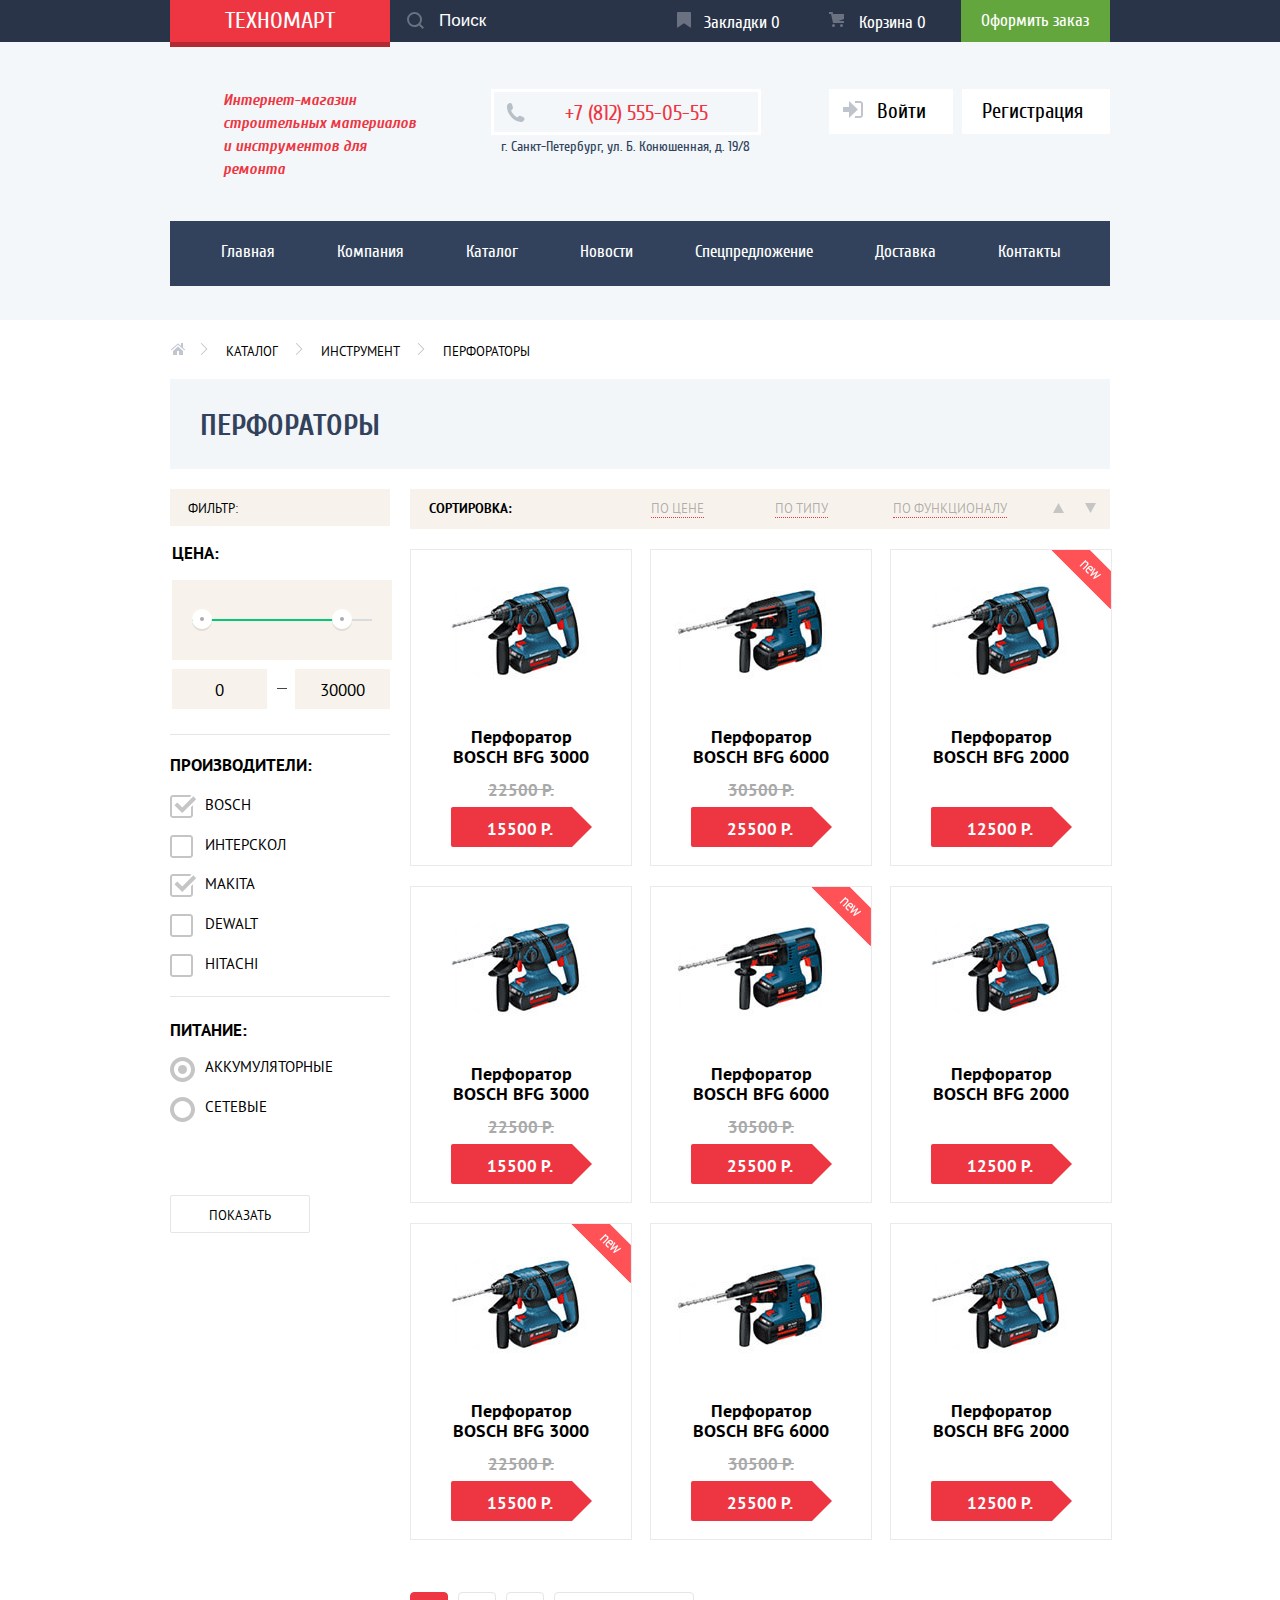
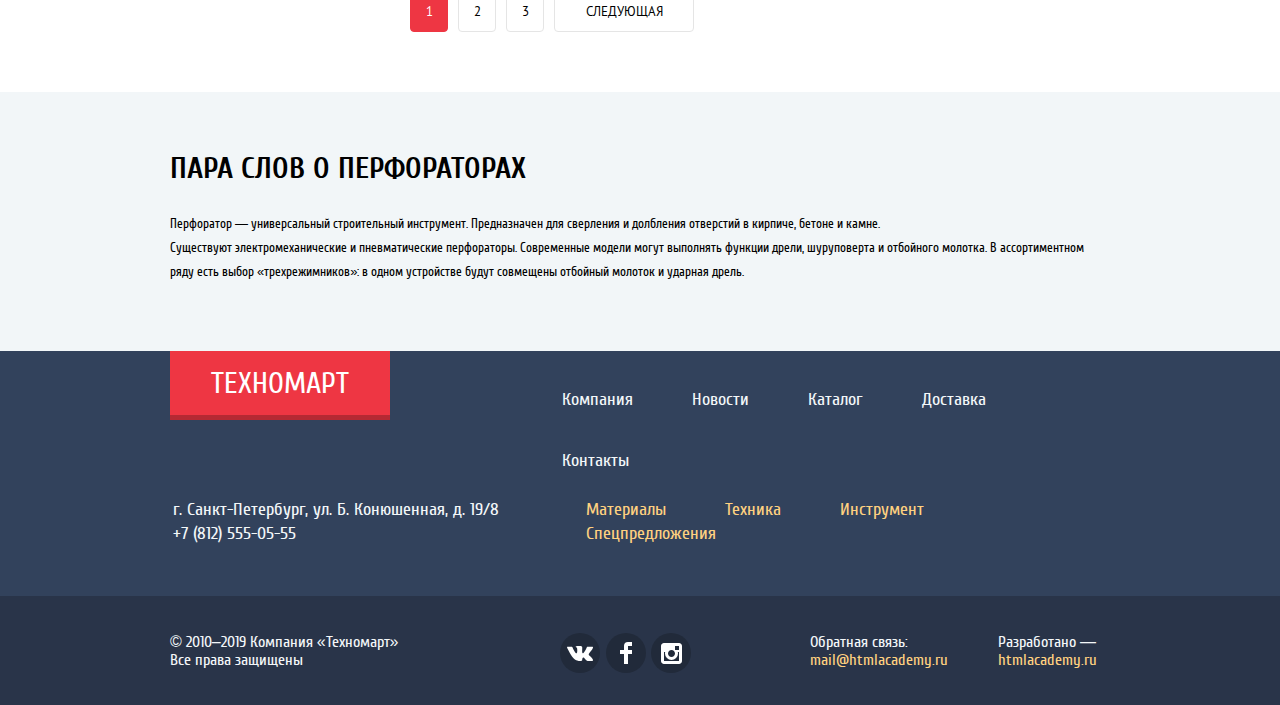
==== commit 0dc76eb7: "Вариант стилизации нестандартных элементов форм" ====
--- a/catalog.html
+++ b/catalog.html
@@ -163,27 +163,52 @@
                 <li class="setup-product__makers-item setup-product__makers-item--bosch-maker">
                   <label class="setup-product__label-field" for="bosch">Bosch</label>
                   <input class="setup-product__field setup-product__field--makers-field visually-hidden" type="checkbox" id="bosch" checked>
-                  <span class="setup-product__field-indicator setup-product__field-indicator--checkbox"></span>
+                  <span class="setup-product__field-indicator setup-product__field-indicator--checkbox">
+                    <svg class="setup-product__checkbox-off" xmlns="http://www.w3.org/2000/svg" width="23" height="23"><path fill="#c5c5c5" d="M20 2c.542 0 1 .458 1 1v17c0 .542-.458 1-1 1H3c-.542 0-1-.458-1-1V3c0-.542.458-1 1-1h17m0-2H3C1.35 0 0 1.35 0 3v17c0 1.65 1.35 3 3 3h17c1.65 0 3-1.35 3-3V3c0-1.65-1.35-3-3-3z"/>
+                    </svg>
+                    <svg class="setup-product__checkbox-on" xmlns="http://www.w3.org/2000/svg" width="27" height="23"><path fill="#c5c5c5" d="M7.285 7.486l-2.829 2.829 7.783 7.783L26.171 4.166l-2.828-2.829-11.104 11.102z"/><path fill="#c5c5c5" d="M21 20c0 .542-.458 1-1 1H3c-.542 0-1-.458-1-1V3c0-.542.458-1 1-1h16.908L21.493.415A2.96 2.96 0 0 0 20 0H3C1.35 0 0 1.35 0 3v17c0 1.65 1.35 3 3 3h17c1.65 0 3-1.35 3-3v-9.829l-2 2V20z"/>
+                    </svg>
+                  </span>
                 </li>
                 <li class="setup-product__makers-item setup-product__makers-item--interskol-maker">
                   <label class="setup-product__label-field" for="интерскол">Интерскол</label>
                   <input class="setup-product__field setup-product__field--makers-field visually-hidden" type="checkbox" id="интерскол">
-                  <span class="setup-product__field-indicator setup-product__field-indicator--checkbox"></span>
+                  <span class="setup-product__field-indicator setup-product__field-indicator--checkbox">
+                    <svg class="setup-product__checkbox-off" xmlns="http://www.w3.org/2000/svg" width="23" height="23"><path fill="#c5c5c5" d="M20 2c.542 0 1 .458 1 1v17c0 .542-.458 1-1 1H3c-.542 0-1-.458-1-1V3c0-.542.458-1 1-1h17m0-2H3C1.35 0 0 1.35 0 3v17c0 1.65 1.35 3 3 3h17c1.65 0 3-1.35 3-3V3c0-1.65-1.35-3-3-3z"/>
+                    </svg>
+                    <svg class="setup-product__checkbox-on" xmlns="http://www.w3.org/2000/svg" width="27" height="23"><path fill="#c5c5c5" d="M7.285 7.486l-2.829 2.829 7.783 7.783L26.171 4.166l-2.828-2.829-11.104 11.102z"/><path fill="#c5c5c5" d="M21 20c0 .542-.458 1-1 1H3c-.542 0-1-.458-1-1V3c0-.542.458-1 1-1h16.908L21.493.415A2.96 2.96 0 0 0 20 0H3C1.35 0 0 1.35 0 3v17c0 1.65 1.35 3 3 3h17c1.65 0 3-1.35 3-3v-9.829l-2 2V20z"/>
+                    </svg>
+                  </span>
                 </li>
                 <li class="setup-product__makers-item setup-product__makers-item--makita-maker">
                   <label class="setup-product__label-field" for="makita">Makita</label>
                   <input class="setup-product__field setup-product__field--makers-field visually-hidden" type="checkbox" id="makita" checked>
-                  <span class="setup-product__field-indicator setup-product__field-indicator--checkbox"></span>
+                  <span class="setup-product__field-indicator setup-product__field-indicator--checkbox">
+                    <svg class="setup-product__checkbox-off" xmlns="http://www.w3.org/2000/svg" width="23" height="23"><path fill="#c5c5c5" d="M20 2c.542 0 1 .458 1 1v17c0 .542-.458 1-1 1H3c-.542 0-1-.458-1-1V3c0-.542.458-1 1-1h17m0-2H3C1.35 0 0 1.35 0 3v17c0 1.65 1.35 3 3 3h17c1.65 0 3-1.35 3-3V3c0-1.65-1.35-3-3-3z"/>
+                    </svg>
+                    <svg class="setup-product__checkbox-on" xmlns="http://www.w3.org/2000/svg" width="27" height="23"><path fill="#c5c5c5" d="M7.285 7.486l-2.829 2.829 7.783 7.783L26.171 4.166l-2.828-2.829-11.104 11.102z"/><path fill="#c5c5c5" d="M21 20c0 .542-.458 1-1 1H3c-.542 0-1-.458-1-1V3c0-.542.458-1 1-1h16.908L21.493.415A2.96 2.96 0 0 0 20 0H3C1.35 0 0 1.35 0 3v17c0 1.65 1.35 3 3 3h17c1.65 0 3-1.35 3-3v-9.829l-2 2V20z"/>
+                    </svg>
+                  </span>
                 </li>
                 <li class="setup-product__makers-item setup-product__makers-item--dewalt-maker">
                   <label class="setup-product__label-field" for="dewalt">Dewalt</label>
                   <input class="setup-product__field setup-product__field--makers-field visually-hidden" type="checkbox" id="dewalt">
-                  <span class="setup-product__field-indicator setup-product__field-indicator--checkbox"></span>
+                  <span class="setup-product__field-indicator setup-product__field-indicator--checkbox">
+                    <svg class="setup-product__checkbox-off" xmlns="http://www.w3.org/2000/svg" width="23" height="23"><path fill="#c5c5c5" d="M20 2c.542 0 1 .458 1 1v17c0 .542-.458 1-1 1H3c-.542 0-1-.458-1-1V3c0-.542.458-1 1-1h17m0-2H3C1.35 0 0 1.35 0 3v17c0 1.65 1.35 3 3 3h17c1.65 0 3-1.35 3-3V3c0-1.65-1.35-3-3-3z"/>
+                    </svg>
+                    <svg class="setup-product__checkbox-on" xmlns="http://www.w3.org/2000/svg" width="27" height="23"><path fill="#c5c5c5" d="M7.285 7.486l-2.829 2.829 7.783 7.783L26.171 4.166l-2.828-2.829-11.104 11.102z"/><path fill="#c5c5c5" d="M21 20c0 .542-.458 1-1 1H3c-.542 0-1-.458-1-1V3c0-.542.458-1 1-1h16.908L21.493.415A2.96 2.96 0 0 0 20 0H3C1.35 0 0 1.35 0 3v17c0 1.65 1.35 3 3 3h17c1.65 0 3-1.35 3-3v-9.829l-2 2V20z"/>
+                    </svg>
+                  </span>
                 </li>
                 <li class="setup-product__makers-item setup-product__makers-item--hitachi-maker">
                   <label class="setup-product__label-field" for="hitachi">Hitachi</label>
                   <input class="setup-product__field setup-product__field--makers-field visually-hidden" type="checkbox" id="hitachi">
-                  <span class="setup-product__field-indicator setup-product__field-indicator--checkbox"></span>
+                  <span class="setup-product__field-indicator setup-product__field-indicator--checkbox">
+                    <svg class="setup-product__checkbox-off" xmlns="http://www.w3.org/2000/svg" width="23" height="23"><path fill="#c5c5c5" d="M20 2c.542 0 1 .458 1 1v17c0 .542-.458 1-1 1H3c-.542 0-1-.458-1-1V3c0-.542.458-1 1-1h17m0-2H3C1.35 0 0 1.35 0 3v17c0 1.65 1.35 3 3 3h17c1.65 0 3-1.35 3-3V3c0-1.65-1.35-3-3-3z"/>
+                    </svg>
+                    <svg class="setup-product__checkbox-on" xmlns="http://www.w3.org/2000/svg" width="27" height="23"><path fill="#c5c5c5" d="M7.285 7.486l-2.829 2.829 7.783 7.783L26.171 4.166l-2.828-2.829-11.104 11.102z"/><path fill="#c5c5c5" d="M21 20c0 .542-.458 1-1 1H3c-.542 0-1-.458-1-1V3c0-.542.458-1 1-1h16.908L21.493.415A2.96 2.96 0 0 0 20 0H3C1.35 0 0 1.35 0 3v17c0 1.65 1.35 3 3 3h17c1.65 0 3-1.35 3-3v-9.829l-2 2V20z"/>
+                    </svg>
+                  </span>
                 </li>
               </ul>
             </fieldset>
@@ -192,13 +217,23 @@
               <ul class="setup-product__charge-list">
                 <li class="setup-product__charge-item setup-product__charge-item--storage">
                   <label class="setup-product__label-field" for="storage-battery">Аккумуляторные</label>
-                  <input class="setup-product__field setup-product__field--charge-field visually-hidden" type="radio" name="charge-type" value="storage-battery" id="storage-battery">
-                  <span class="setup-product__field-indicator setup-product__field-indicator--radio"></span>
+                  <input class="setup-product__field setup-product__field--charge-field visually-hidden" type="radio" name="charge-type" value="storage-battery" id="storage-battery" checked>
+                  <span class="setup-product__field-indicator setup-product__field-indicator--radio">
+                    <svg class="setup-product__radio-on" xmlns="http://www.w3.org/2000/svg" width="25" height="25"><path fill="#c5c5c5" d="M12.5 4c4.687 0 8.5 3.813 8.5 8.5 0 4.687-3.813 8.5-8.5 8.5C7.813 21 4 17.187 4 12.5 4 7.813 7.813 4 12.5 4m0-4C5.597 0 0 5.597 0 12.5S5.597 25 12.5 25 25 19.403 25 12.5 19.403 0 12.5 0z"/><circle fill="#c5c5c5" cx="12.5" cy="12.5" r="4.5"/>
+                    </svg>
+                    <svg class="setup-product__radio-off" xmlns="http://www.w3.org/2000/svg" width="25" height="25"><path fill="#c5c5c5" d="M12.5 4c4.687 0 8.5 3.813 8.5 8.5 0 4.687-3.813 8.5-8.5 8.5C7.813 21 4 17.187 4 12.5 4 7.813 7.813 4 12.5 4m0-4C5.597 0 0 5.597 0 12.5S5.597 25 12.5 25 25 19.403 25 12.5 19.403 0 12.5 0z"/>
+                    </svg>
+                  </span>
                 </li>
                 <li class="setup-product__charge-item setup-product__charge-item--network-charging">
                   <label class="setup-product__label-field" for="network-charging">Сетевые</label>
                   <input class="setup-product__field setup-product__field--charge-field visually-hidden" type="radio" name="charge-type" value="network-charging" id="network-charging">
-                  <span class="setup-product__field-indicator setup-product__field-indicator--radio"></span>
+                  <span class="setup-product__field-indicator setup-product__field-indicator--radio">
+                    <svg class="setup-product__radio-on" xmlns="http://www.w3.org/2000/svg" width="25" height="25"><path fill="#c5c5c5" d="M12.5 4c4.687 0 8.5 3.813 8.5 8.5 0 4.687-3.813 8.5-8.5 8.5C7.813 21 4 17.187 4 12.5 4 7.813 7.813 4 12.5 4m0-4C5.597 0 0 5.597 0 12.5S5.597 25 12.5 25 25 19.403 25 12.5 19.403 0 12.5 0z"/><circle fill="#c5c5c5" cx="12.5" cy="12.5" r="4.5"/>
+                    </svg>
+                    <svg class="setup-product__radio-off" xmlns="http://www.w3.org/2000/svg" width="25" height="25"><path fill="#c5c5c5" d="M12.5 4c4.687 0 8.5 3.813 8.5 8.5 0 4.687-3.813 8.5-8.5 8.5C7.813 21 4 17.187 4 12.5 4 7.813 7.813 4 12.5 4m0-4C5.597 0 0 5.597 0 12.5S5.597 25 12.5 25 25 19.403 25 12.5 19.403 0 12.5 0z"/>
+                    </svg>
+                  </span>
                 </li>
               </ul>
             </fieldset>
@@ -224,12 +259,12 @@
               <a class="sort-block__sort-button sort-block__sort-button--button-up" href="#">
                 <span class="visually-hidden">Сортировака товаров по возрастанию</span>
                 <svg xmlns="http://www.w3.org/2000/svg" width="11" height="10">
-                  <path fill="#ee3643" d="M5.5 0L0 10h11z"/>
+                  <path class="sort-block__button-figure" fill="#c5c5c5" d="M5.5 0L0 10h11z"/>
                 </svg>
               </a>
               <a class="sort-block__sort-button sort-block__sort-button--bottom-down" href="#">
                 <svg xmlns="http://www.w3.org/2000/svg" width="11" height="10">
-                  <path fill="#c5c5c5" d="M5.5 10L0 0h11"/>
+                  <path class="sort-block__button-figure" fill="#c5c5c5" d="M5.5 10L0 0h11"/>
                 </svg>
                 <span class="visually-hidden">Сортировака товаров по уменьшению</span>
               </a>
--- a/css/style.css
+++ b/css/style.css
@@ -1191,6 +1191,10 @@
   color: #ffffff;
   background-color: #32425c;
   cursor: pointer;
+}
+
+.services__item:hover:not(.services__item--current) {
+  background-color: #293449;
 }
 
 .services__item--current {
@@ -2035,22 +2039,40 @@
 .setup-product__field-indicator--checkbox {
   width: 27px;
   height: 23px;
-  background-image: url("../img/checkbox-off.svg");
-  background-repeat: no-repeat;
-}
-
-.setup-product__field:checked + .setup-product__field-indicator--checkbox {
-  background-image: url("../img/checkbox-on.svg");
+  /* background-image: url("../img/checkbox-off.svg"); */
+  /* background-repeat: no-repeat; */
 }
 
 .setup-product__field-indicator--radio {
   width: 25px;
   height: 25px;
-  background-image: url("../img/radio-off.svg");
-}
-
-.setup-product__field:checked + .setup-product__field-indicator--radio {
-  background-image: url("../img/radio-on.svg");
+  /* background-image: url("../img/radio-off.svg"); */
+}
+
+.setup-product__field-indicator--checkbox .setup-product__checkbox-off,
+.setup-product__field-indicator--radio .setup-product__radio-off {
+  display: block;
+}
+
+.setup-product__field-indicator--checkbox .setup-product__checkbox-on,
+.setup-product__field-indicator--radio .setup-product__radio-on {
+  display: none;
+}
+
+
+.setup-product__field:checked + .setup-product__field-indicator--checkbox .setup-product__checkbox-on,
+.setup-product__field:checked + .setup-product__field-indicator--radio .setup-product__radio-on {
+  /* background-image: url("../img/checkbox-on.svg"); */
+  display: block;
+}
+
+.setup-product__field:checked + .setup-product__field-indicator--checkbox .setup-product__checkbox-off,
+.setup-product__field:checked + .setup-product__field-indicator--radio .setup-product__radio-off {
+  display: none;
+}
+
+.setup-product__label-field:hover ~ .setup-product__field-indicator > path {
+  fill: #b5b5b5;
 }
 
 .setup-product__charge-item {
@@ -2140,10 +2162,12 @@
 }
 
 .sort-block__sort-type-link:hover {
+  border-bottom: 1px solid #ee3643;
   color: rgba(0, 0, 0, 1);
 }
 
 .sort-block__sort-type-link:active {
+  border: none;
   color: #ee3643;
 }
 
@@ -2157,6 +2181,14 @@
 .sort-block__sort-button {
   width: 11px;
   height: 10px;
+}
+
+.sort-block__sort-button:hover .sort-block__button-figure {
+  fill: #231f20;
+}
+
+.sort-block__sort-button:active .sort-block__button-figure {
+  fill: #ee3643;
 }
 
 .sort-block__product-line {
@@ -2222,9 +2254,22 @@
   color: #000000;
 }
 
+.sort-block__pagination-link:hover {
+  border-color: #bdc6ca;
+}
+
+.sort-block__pagination-link--current:hover {
+  border-color: #ee3643;;
+}
+
+.sort-block__pagination-link:active {
+  border-color: #ee3643;
+}
+
 .sort-block__pagination-link--current {
   color: #ffffff;
   background-color: #ee3643;
+  border-color: #ee3643;
 }
 
 .sort-block__pagination-link--next {
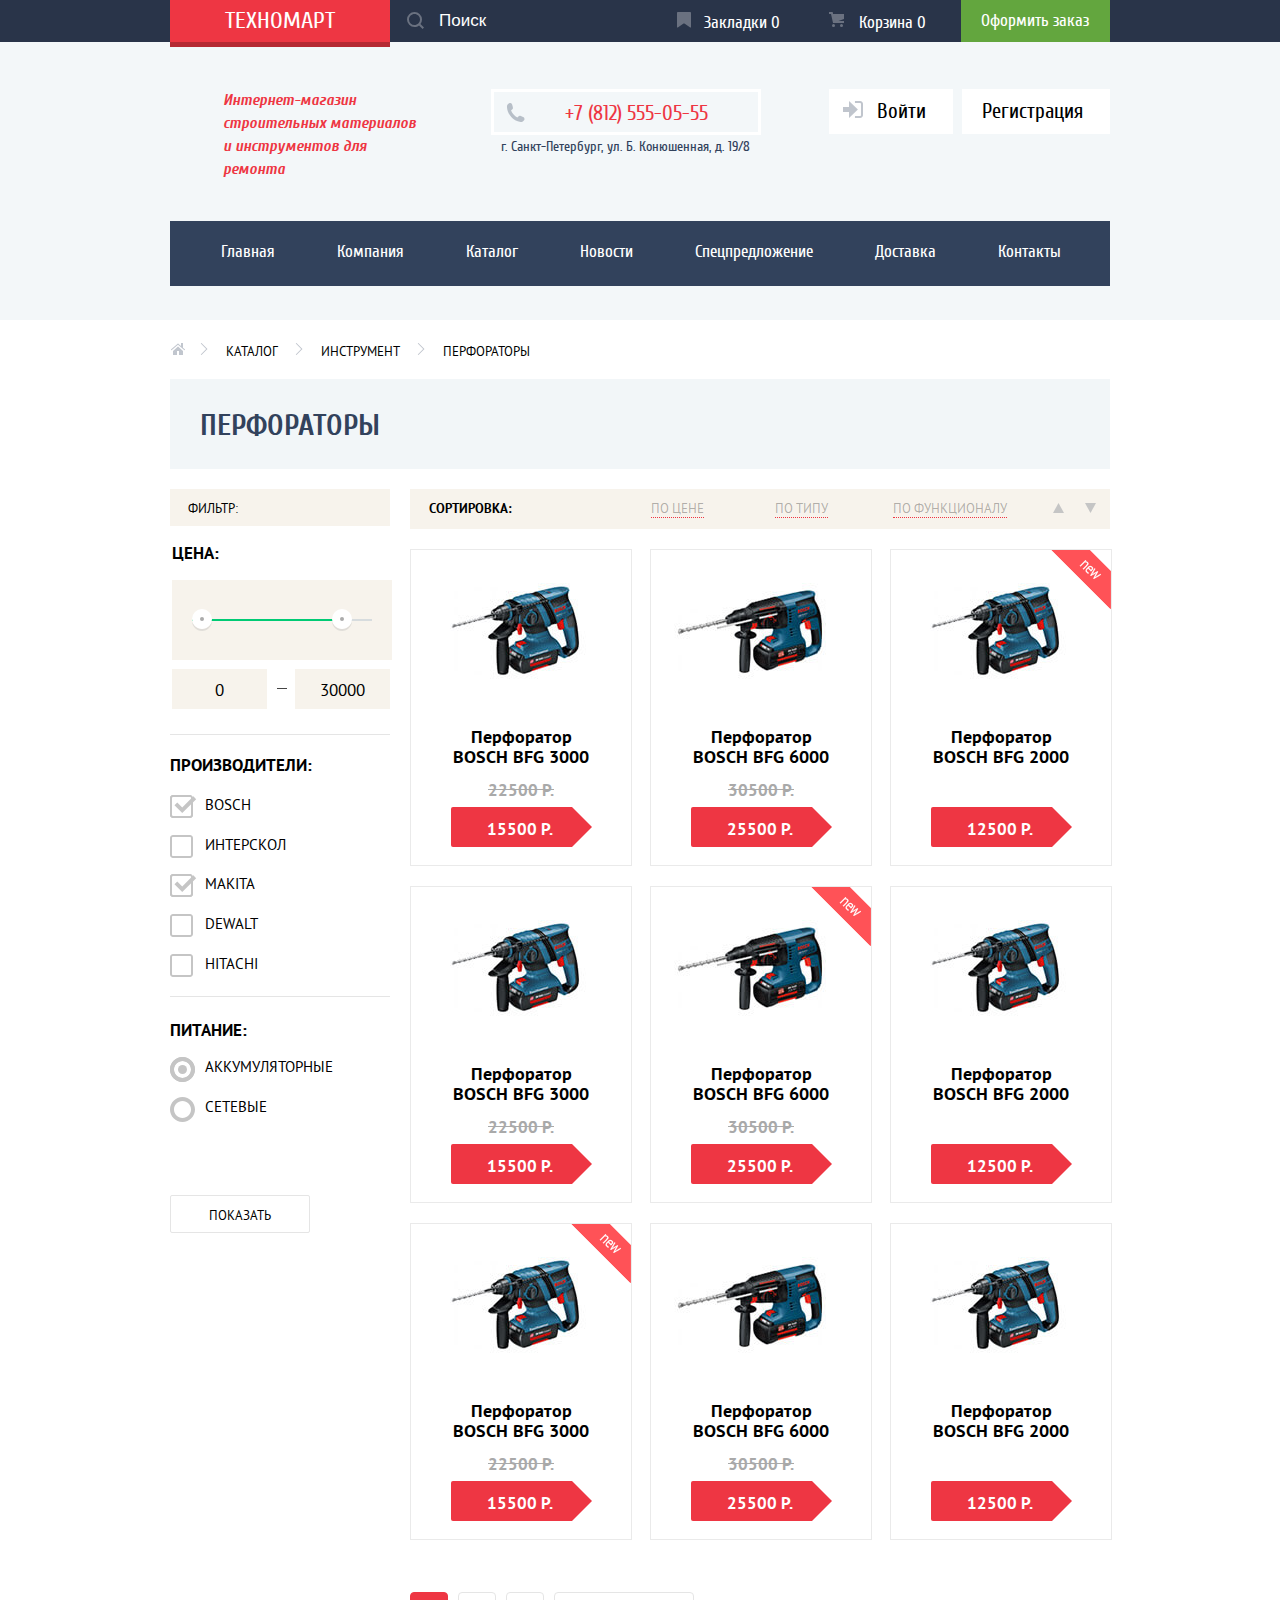
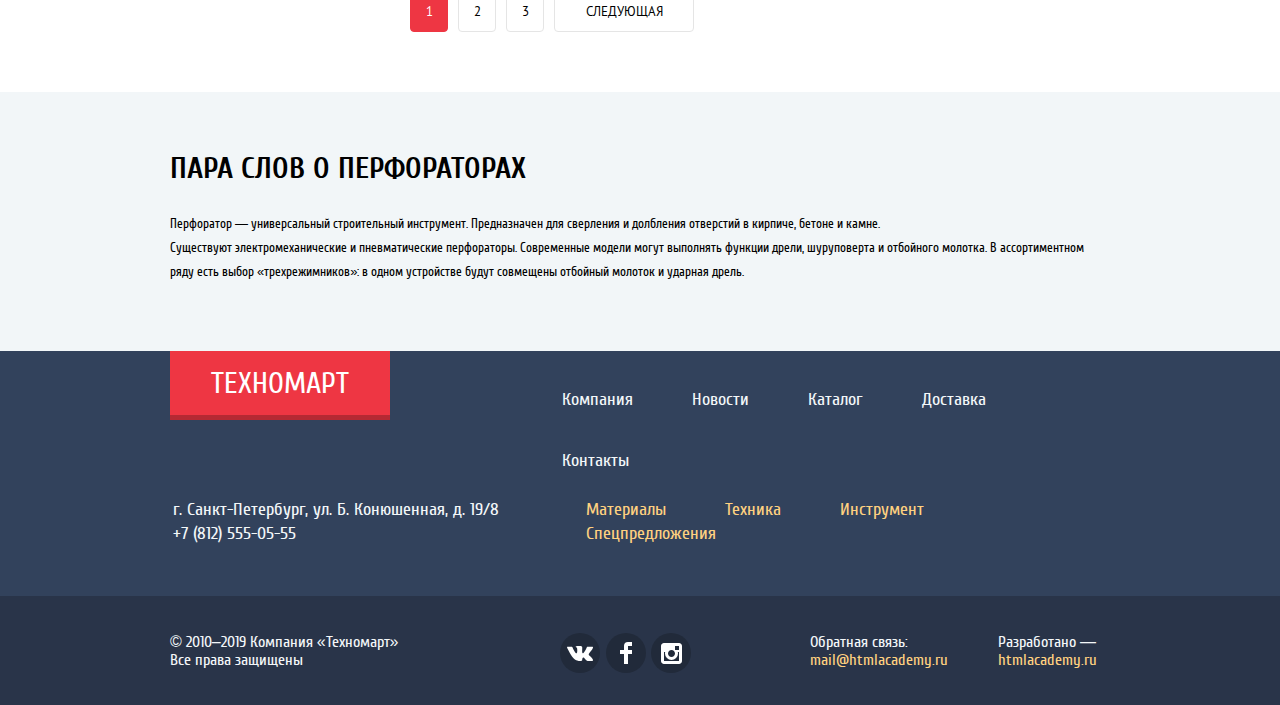
==== commit f3649374: "Вариант стилизации нестандартных элементов форм без полупрозрачности текста" ====
--- a/catalog.html
+++ b/catalog.html
@@ -163,52 +163,42 @@
                 <li class="setup-product__makers-item setup-product__makers-item--bosch-maker">
                   <label class="setup-product__label-field" for="bosch">Bosch</label>
                   <input class="setup-product__field setup-product__field--makers-field visually-hidden" type="checkbox" id="bosch" checked>
-                  <span class="setup-product__field-indicator setup-product__field-indicator--checkbox">
-                    <svg class="setup-product__checkbox-off" xmlns="http://www.w3.org/2000/svg" width="23" height="23"><path fill="#c5c5c5" d="M20 2c.542 0 1 .458 1 1v17c0 .542-.458 1-1 1H3c-.542 0-1-.458-1-1V3c0-.542.458-1 1-1h17m0-2H3C1.35 0 0 1.35 0 3v17c0 1.65 1.35 3 3 3h17c1.65 0 3-1.35 3-3V3c0-1.65-1.35-3-3-3z"/>
-                    </svg>
-                    <svg class="setup-product__checkbox-on" xmlns="http://www.w3.org/2000/svg" width="27" height="23"><path fill="#c5c5c5" d="M7.285 7.486l-2.829 2.829 7.783 7.783L26.171 4.166l-2.828-2.829-11.104 11.102z"/><path fill="#c5c5c5" d="M21 20c0 .542-.458 1-1 1H3c-.542 0-1-.458-1-1V3c0-.542.458-1 1-1h16.908L21.493.415A2.96 2.96 0 0 0 20 0H3C1.35 0 0 1.35 0 3v17c0 1.65 1.35 3 3 3h17c1.65 0 3-1.35 3-3v-9.829l-2 2V20z"/>
-                    </svg>
-                  </span>
+                  <svg class="setup-product__field-indicator setup-product__field-indicator--checkbox-on" fill="#c5c5c5" xmlns="http://www.w3.org/2000/svg" width="27" height="23"><path d="M7.285 7.486l-2.829 2.829 7.783 7.783L26.171 4.166l-2.828-2.829-11.104 11.102z"/><path fill="#c5c5c5" d="M21 20c0 .542-.458 1-1 1H3c-.542 0-1-.458-1-1V3c0-.542.458-1 1-1h16.908L21.493.415A2.96 2.96 0 0 0 20 0H3C1.35 0 0 1.35 0 3v17c0 1.65 1.35 3 3 3h17c1.65 0 3-1.35 3-3v-9.829l-2 2V20z"/>
+                  </svg>
+                  <svg class="setup-product__field-indicator setup-product__field-indicator--checkbox-off" fill="#c5c5c5" xmlns="http://www.w3.org/2000/svg" width="23" height="23"><path d="M20 2c.542 0 1 .458 1 1v17c0 .542-.458 1-1 1H3c-.542 0-1-.458-1-1V3c0-.542.458-1 1-1h17m0-2H3C1.35 0 0 1.35 0 3v17c0 1.65 1.35 3 3 3h17c1.65 0 3-1.35 3-3V3c0-1.65-1.35-3-3-3z"/>
+                  </svg>
                 </li>
                 <li class="setup-product__makers-item setup-product__makers-item--interskol-maker">
                   <label class="setup-product__label-field" for="интерскол">Интерскол</label>
                   <input class="setup-product__field setup-product__field--makers-field visually-hidden" type="checkbox" id="интерскол">
-                  <span class="setup-product__field-indicator setup-product__field-indicator--checkbox">
-                    <svg class="setup-product__checkbox-off" xmlns="http://www.w3.org/2000/svg" width="23" height="23"><path fill="#c5c5c5" d="M20 2c.542 0 1 .458 1 1v17c0 .542-.458 1-1 1H3c-.542 0-1-.458-1-1V3c0-.542.458-1 1-1h17m0-2H3C1.35 0 0 1.35 0 3v17c0 1.65 1.35 3 3 3h17c1.65 0 3-1.35 3-3V3c0-1.65-1.35-3-3-3z"/>
-                    </svg>
-                    <svg class="setup-product__checkbox-on" xmlns="http://www.w3.org/2000/svg" width="27" height="23"><path fill="#c5c5c5" d="M7.285 7.486l-2.829 2.829 7.783 7.783L26.171 4.166l-2.828-2.829-11.104 11.102z"/><path fill="#c5c5c5" d="M21 20c0 .542-.458 1-1 1H3c-.542 0-1-.458-1-1V3c0-.542.458-1 1-1h16.908L21.493.415A2.96 2.96 0 0 0 20 0H3C1.35 0 0 1.35 0 3v17c0 1.65 1.35 3 3 3h17c1.65 0 3-1.35 3-3v-9.829l-2 2V20z"/>
-                    </svg>
-                  </span>
+                  <svg class="setup-product__field-indicator setup-product__field-indicator--checkbox-on" fill="#c5c5c5" xmlns="http://www.w3.org/2000/svg" width="27" height="23"><path d="M7.285 7.486l-2.829 2.829 7.783 7.783L26.171 4.166l-2.828-2.829-11.104 11.102z"/><path fill="#c5c5c5" d="M21 20c0 .542-.458 1-1 1H3c-.542 0-1-.458-1-1V3c0-.542.458-1 1-1h16.908L21.493.415A2.96 2.96 0 0 0 20 0H3C1.35 0 0 1.35 0 3v17c0 1.65 1.35 3 3 3h17c1.65 0 3-1.35 3-3v-9.829l-2 2V20z"/>
+                  </svg>
+                  <svg class="setup-product__field-indicator setup-product__field-indicator--checkbox-off" fill="#c5c5c5" xmlns="http://www.w3.org/2000/svg" width="23" height="23"><path d="M20 2c.542 0 1 .458 1 1v17c0 .542-.458 1-1 1H3c-.542 0-1-.458-1-1V3c0-.542.458-1 1-1h17m0-2H3C1.35 0 0 1.35 0 3v17c0 1.65 1.35 3 3 3h17c1.65 0 3-1.35 3-3V3c0-1.65-1.35-3-3-3z"/>
+                  </svg>
                 </li>
                 <li class="setup-product__makers-item setup-product__makers-item--makita-maker">
                   <label class="setup-product__label-field" for="makita">Makita</label>
                   <input class="setup-product__field setup-product__field--makers-field visually-hidden" type="checkbox" id="makita" checked>
-                  <span class="setup-product__field-indicator setup-product__field-indicator--checkbox">
-                    <svg class="setup-product__checkbox-off" xmlns="http://www.w3.org/2000/svg" width="23" height="23"><path fill="#c5c5c5" d="M20 2c.542 0 1 .458 1 1v17c0 .542-.458 1-1 1H3c-.542 0-1-.458-1-1V3c0-.542.458-1 1-1h17m0-2H3C1.35 0 0 1.35 0 3v17c0 1.65 1.35 3 3 3h17c1.65 0 3-1.35 3-3V3c0-1.65-1.35-3-3-3z"/>
-                    </svg>
-                    <svg class="setup-product__checkbox-on" xmlns="http://www.w3.org/2000/svg" width="27" height="23"><path fill="#c5c5c5" d="M7.285 7.486l-2.829 2.829 7.783 7.783L26.171 4.166l-2.828-2.829-11.104 11.102z"/><path fill="#c5c5c5" d="M21 20c0 .542-.458 1-1 1H3c-.542 0-1-.458-1-1V3c0-.542.458-1 1-1h16.908L21.493.415A2.96 2.96 0 0 0 20 0H3C1.35 0 0 1.35 0 3v17c0 1.65 1.35 3 3 3h17c1.65 0 3-1.35 3-3v-9.829l-2 2V20z"/>
-                    </svg>
-                  </span>
+                  <svg class="setup-product__field-indicator setup-product__field-indicator--checkbox-on" xmlns="http://www.w3.org/2000/svg" fill="#c5c5c5" width="27" height="23"><path d="M7.285 7.486l-2.829 2.829 7.783 7.783L26.171 4.166l-2.828-2.829-11.104 11.102z"/><path fill="#c5c5c5" d="M21 20c0 .542-.458 1-1 1H3c-.542 0-1-.458-1-1V3c0-.542.458-1 1-1h16.908L21.493.415A2.96 2.96 0 0 0 20 0H3C1.35 0 0 1.35 0 3v17c0 1.65 1.35 3 3 3h17c1.65 0 3-1.35 3-3v-9.829l-2 2V20z"/>
+                  </svg>
+                  <svg class="setup-product__field-indicator setup-product__field-indicator--checkbox-off" xmlns="http://www.w3.org/2000/svg" fill="#c5c5c5" width="23" height="23"><path d="M20 2c.542 0 1 .458 1 1v17c0 .542-.458 1-1 1H3c-.542 0-1-.458-1-1V3c0-.542.458-1 1-1h17m0-2H3C1.35 0 0 1.35 0 3v17c0 1.65 1.35 3 3 3h17c1.65 0 3-1.35 3-3V3c0-1.65-1.35-3-3-3z"/>
+                  </svg>
                 </li>
                 <li class="setup-product__makers-item setup-product__makers-item--dewalt-maker">
                   <label class="setup-product__label-field" for="dewalt">Dewalt</label>
                   <input class="setup-product__field setup-product__field--makers-field visually-hidden" type="checkbox" id="dewalt">
-                  <span class="setup-product__field-indicator setup-product__field-indicator--checkbox">
-                    <svg class="setup-product__checkbox-off" xmlns="http://www.w3.org/2000/svg" width="23" height="23"><path fill="#c5c5c5" d="M20 2c.542 0 1 .458 1 1v17c0 .542-.458 1-1 1H3c-.542 0-1-.458-1-1V3c0-.542.458-1 1-1h17m0-2H3C1.35 0 0 1.35 0 3v17c0 1.65 1.35 3 3 3h17c1.65 0 3-1.35 3-3V3c0-1.65-1.35-3-3-3z"/>
-                    </svg>
-                    <svg class="setup-product__checkbox-on" xmlns="http://www.w3.org/2000/svg" width="27" height="23"><path fill="#c5c5c5" d="M7.285 7.486l-2.829 2.829 7.783 7.783L26.171 4.166l-2.828-2.829-11.104 11.102z"/><path fill="#c5c5c5" d="M21 20c0 .542-.458 1-1 1H3c-.542 0-1-.458-1-1V3c0-.542.458-1 1-1h16.908L21.493.415A2.96 2.96 0 0 0 20 0H3C1.35 0 0 1.35 0 3v17c0 1.65 1.35 3 3 3h17c1.65 0 3-1.35 3-3v-9.829l-2 2V20z"/>
-                    </svg>
-                  </span>
+                  <svg class="setup-product__field-indicator setup-product__field-indicator--checkbox-on" fill="#c5c5c5" xmlns="http://www.w3.org/2000/svg" width="27" height="23"><path d="M7.285 7.486l-2.829 2.829 7.783 7.783L26.171 4.166l-2.828-2.829-11.104 11.102z"/><path fill="#c5c5c5" d="M21 20c0 .542-.458 1-1 1H3c-.542 0-1-.458-1-1V3c0-.542.458-1 1-1h16.908L21.493.415A2.96 2.96 0 0 0 20 0H3C1.35 0 0 1.35 0 3v17c0 1.65 1.35 3 3 3h17c1.65 0 3-1.35 3-3v-9.829l-2 2V20z"/>
+                  </svg>
+                  <svg class="setup-product__field-indicator setup-product__field-indicator--checkbox-off" fill="#c5c5c5" xmlns="http://www.w3.org/2000/svg" width="23" height="23"><path d="M20 2c.542 0 1 .458 1 1v17c0 .542-.458 1-1 1H3c-.542 0-1-.458-1-1V3c0-.542.458-1 1-1h17m0-2H3C1.35 0 0 1.35 0 3v17c0 1.65 1.35 3 3 3h17c1.65 0 3-1.35 3-3V3c0-1.65-1.35-3-3-3z"/>
+                  </svg>
                 </li>
                 <li class="setup-product__makers-item setup-product__makers-item--hitachi-maker">
                   <label class="setup-product__label-field" for="hitachi">Hitachi</label>
                   <input class="setup-product__field setup-product__field--makers-field visually-hidden" type="checkbox" id="hitachi">
-                  <span class="setup-product__field-indicator setup-product__field-indicator--checkbox">
-                    <svg class="setup-product__checkbox-off" xmlns="http://www.w3.org/2000/svg" width="23" height="23"><path fill="#c5c5c5" d="M20 2c.542 0 1 .458 1 1v17c0 .542-.458 1-1 1H3c-.542 0-1-.458-1-1V3c0-.542.458-1 1-1h17m0-2H3C1.35 0 0 1.35 0 3v17c0 1.65 1.35 3 3 3h17c1.65 0 3-1.35 3-3V3c0-1.65-1.35-3-3-3z"/>
-                    </svg>
-                    <svg class="setup-product__checkbox-on" xmlns="http://www.w3.org/2000/svg" width="27" height="23"><path fill="#c5c5c5" d="M7.285 7.486l-2.829 2.829 7.783 7.783L26.171 4.166l-2.828-2.829-11.104 11.102z"/><path fill="#c5c5c5" d="M21 20c0 .542-.458 1-1 1H3c-.542 0-1-.458-1-1V3c0-.542.458-1 1-1h16.908L21.493.415A2.96 2.96 0 0 0 20 0H3C1.35 0 0 1.35 0 3v17c0 1.65 1.35 3 3 3h17c1.65 0 3-1.35 3-3v-9.829l-2 2V20z"/>
-                    </svg>
-                  </span>
+                  <svg class="setup-product__field-indicator setup-product__field-indicator--checkbox-on" fill="#c5c5c5" xmlns="http://www.w3.org/2000/svg" width="27" height="23"><path d="M7.285 7.486l-2.829 2.829 7.783 7.783L26.171 4.166l-2.828-2.829-11.104 11.102z"/><path fill="#c5c5c5" d="M21 20c0 .542-.458 1-1 1H3c-.542 0-1-.458-1-1V3c0-.542.458-1 1-1h16.908L21.493.415A2.96 2.96 0 0 0 20 0H3C1.35 0 0 1.35 0 3v17c0 1.65 1.35 3 3 3h17c1.65 0 3-1.35 3-3v-9.829l-2 2V20z"/>
+                  </svg>
+                  <svg class="setup-product__field-indicator setup-product__field-indicator--checkbox-off" fill="#c5c5c5" xmlns="http://www.w3.org/2000/svg" width="23" height="23"><path d="M20 2c.542 0 1 .458 1 1v17c0 .542-.458 1-1 1H3c-.542 0-1-.458-1-1V3c0-.542.458-1 1-1h17m0-2H3C1.35 0 0 1.35 0 3v17c0 1.65 1.35 3 3 3h17c1.65 0 3-1.35 3-3V3c0-1.65-1.35-3-3-3z"/>
+                  </svg>
                 </li>
               </ul>
             </fieldset>
@@ -218,22 +208,18 @@
                 <li class="setup-product__charge-item setup-product__charge-item--storage">
                   <label class="setup-product__label-field" for="storage-battery">Аккумуляторные</label>
                   <input class="setup-product__field setup-product__field--charge-field visually-hidden" type="radio" name="charge-type" value="storage-battery" id="storage-battery" checked>
-                  <span class="setup-product__field-indicator setup-product__field-indicator--radio">
-                    <svg class="setup-product__radio-on" xmlns="http://www.w3.org/2000/svg" width="25" height="25"><path fill="#c5c5c5" d="M12.5 4c4.687 0 8.5 3.813 8.5 8.5 0 4.687-3.813 8.5-8.5 8.5C7.813 21 4 17.187 4 12.5 4 7.813 7.813 4 12.5 4m0-4C5.597 0 0 5.597 0 12.5S5.597 25 12.5 25 25 19.403 25 12.5 19.403 0 12.5 0z"/><circle fill="#c5c5c5" cx="12.5" cy="12.5" r="4.5"/>
-                    </svg>
-                    <svg class="setup-product__radio-off" xmlns="http://www.w3.org/2000/svg" width="25" height="25"><path fill="#c5c5c5" d="M12.5 4c4.687 0 8.5 3.813 8.5 8.5 0 4.687-3.813 8.5-8.5 8.5C7.813 21 4 17.187 4 12.5 4 7.813 7.813 4 12.5 4m0-4C5.597 0 0 5.597 0 12.5S5.597 25 12.5 25 25 19.403 25 12.5 19.403 0 12.5 0z"/>
-                    </svg>
-                  </span>
+                  <svg class="setup-product__field-indicator setup-product__field-indicator--radio-on" xmlns="http://www.w3.org/2000/svg" fill="#c5c5c5" width="25" height="25"><path d="M12.5 4c4.687 0 8.5 3.813 8.5 8.5 0 4.687-3.813 8.5-8.5 8.5C7.813 21 4 17.187 4 12.5 4 7.813 7.813 4 12.5 4m0-4C5.597 0 0 5.597 0 12.5S5.597 25 12.5 25 25 19.403 25 12.5 19.403 0 12.5 0z"/><circle fill="#c5c5c5" cx="12.5" cy="12.5" r="4.5"/>
+                  </svg>
+                  <svg class="setup-product__field-indicator setup-product__field-indicator--radio-off" xmlns="http://www.w3.org/2000/svg" fill="#c5c5c5" width="25" height="25"><path d="M12.5 4c4.687 0 8.5 3.813 8.5 8.5 0 4.687-3.813 8.5-8.5 8.5C7.813 21 4 17.187 4 12.5 4 7.813 7.813 4 12.5 4m0-4C5.597 0 0 5.597 0 12.5S5.597 25 12.5 25 25 19.403 25 12.5 19.403 0 12.5 0z"/>
+                  </svg>
                 </li>
                 <li class="setup-product__charge-item setup-product__charge-item--network-charging">
                   <label class="setup-product__label-field" for="network-charging">Сетевые</label>
                   <input class="setup-product__field setup-product__field--charge-field visually-hidden" type="radio" name="charge-type" value="network-charging" id="network-charging">
-                  <span class="setup-product__field-indicator setup-product__field-indicator--radio">
-                    <svg class="setup-product__radio-on" xmlns="http://www.w3.org/2000/svg" width="25" height="25"><path fill="#c5c5c5" d="M12.5 4c4.687 0 8.5 3.813 8.5 8.5 0 4.687-3.813 8.5-8.5 8.5C7.813 21 4 17.187 4 12.5 4 7.813 7.813 4 12.5 4m0-4C5.597 0 0 5.597 0 12.5S5.597 25 12.5 25 25 19.403 25 12.5 19.403 0 12.5 0z"/><circle fill="#c5c5c5" cx="12.5" cy="12.5" r="4.5"/>
-                    </svg>
-                    <svg class="setup-product__radio-off" xmlns="http://www.w3.org/2000/svg" width="25" height="25"><path fill="#c5c5c5" d="M12.5 4c4.687 0 8.5 3.813 8.5 8.5 0 4.687-3.813 8.5-8.5 8.5C7.813 21 4 17.187 4 12.5 4 7.813 7.813 4 12.5 4m0-4C5.597 0 0 5.597 0 12.5S5.597 25 12.5 25 25 19.403 25 12.5 19.403 0 12.5 0z"/>
-                    </svg>
-                  </span>
+                  <svg class="setup-product__field-indicator setup-product__field-indicator--radio-on" fill="#c5c5c5" xmlns="http://www.w3.org/2000/svg" width="25" height="25"><path d="M12.5 4c4.687 0 8.5 3.813 8.5 8.5 0 4.687-3.813 8.5-8.5 8.5C7.813 21 4 17.187 4 12.5 4 7.813 7.813 4 12.5 4m0-4C5.597 0 0 5.597 0 12.5S5.597 25 12.5 25 25 19.403 25 12.5 19.403 0 12.5 0z"/><circle fill="#c5c5c5" cx="12.5" cy="12.5" r="4.5"/>
+                  </svg>
+                  <svg class="setup-product__field-indicator setup-product__field-indicator--radio-off" fill="#c5c5c5" xmlns="http://www.w3.org/2000/svg" width="25" height="25"><path d="M12.5 4c4.687 0 8.5 3.813 8.5 8.5 0 4.687-3.813 8.5-8.5 8.5C7.813 21 4 17.187 4 12.5 4 7.813 7.813 4 12.5 4m0-4C5.597 0 0 5.597 0 12.5S5.597 25 12.5 25 25 19.403 25 12.5 19.403 0 12.5 0z"/>
+                  </svg>
                 </li>
               </ul>
             </fieldset>
--- a/css/style.css
+++ b/css/style.css
@@ -2049,30 +2049,38 @@
   /* background-image: url("../img/radio-off.svg"); */
 }
 
-.setup-product__field-indicator--checkbox .setup-product__checkbox-off,
-.setup-product__field-indicator--radio .setup-product__radio-off {
+.setup-product__field-indicator--checkbox-off,
+.setup-product__field-indicator--radio-off {
   display: block;
 }
 
-.setup-product__field-indicator--checkbox .setup-product__checkbox-on,
-.setup-product__field-indicator--radio .setup-product__radio-on {
+.setup-product__field-indicator--checkbox-on,
+.setup-product__field-indicator--radio-on {
   display: none;
 }
 
 
-.setup-product__field:checked + .setup-product__field-indicator--checkbox .setup-product__checkbox-on,
-.setup-product__field:checked + .setup-product__field-indicator--radio .setup-product__radio-on {
+.setup-product__field:checked + .setup-product__field-indicator--checkbox-on,
+.setup-product__field:checked + .setup-product__field-indicator--radio-on {
   /* background-image: url("../img/checkbox-on.svg"); */
   display: block;
 }
 
-.setup-product__field:checked + .setup-product__field-indicator--checkbox .setup-product__checkbox-off,
-.setup-product__field:checked + .setup-product__field-indicator--radio .setup-product__radio-off {
+.setup-product__field:checked + .setup-product__field-indicator--checkbox-off,
+.setup-product__field:checked + .setup-product__field-indicator--radio-off {
   display: none;
 }
 
-.setup-product__label-field:hover ~ .setup-product__field-indicator > path {
+.setup-product__label-field:hover ~ .setup-product__field-indicator {
   fill: #b5b5b5;
+}
+
+.setup-product__field:disabled ~ .setup-product__field-indicator {
+  opacity: 0.3;
+}
+
+.setup-product__field:disabled   {
+  opacity: 0.4;
 }
 
 .setup-product__charge-item {
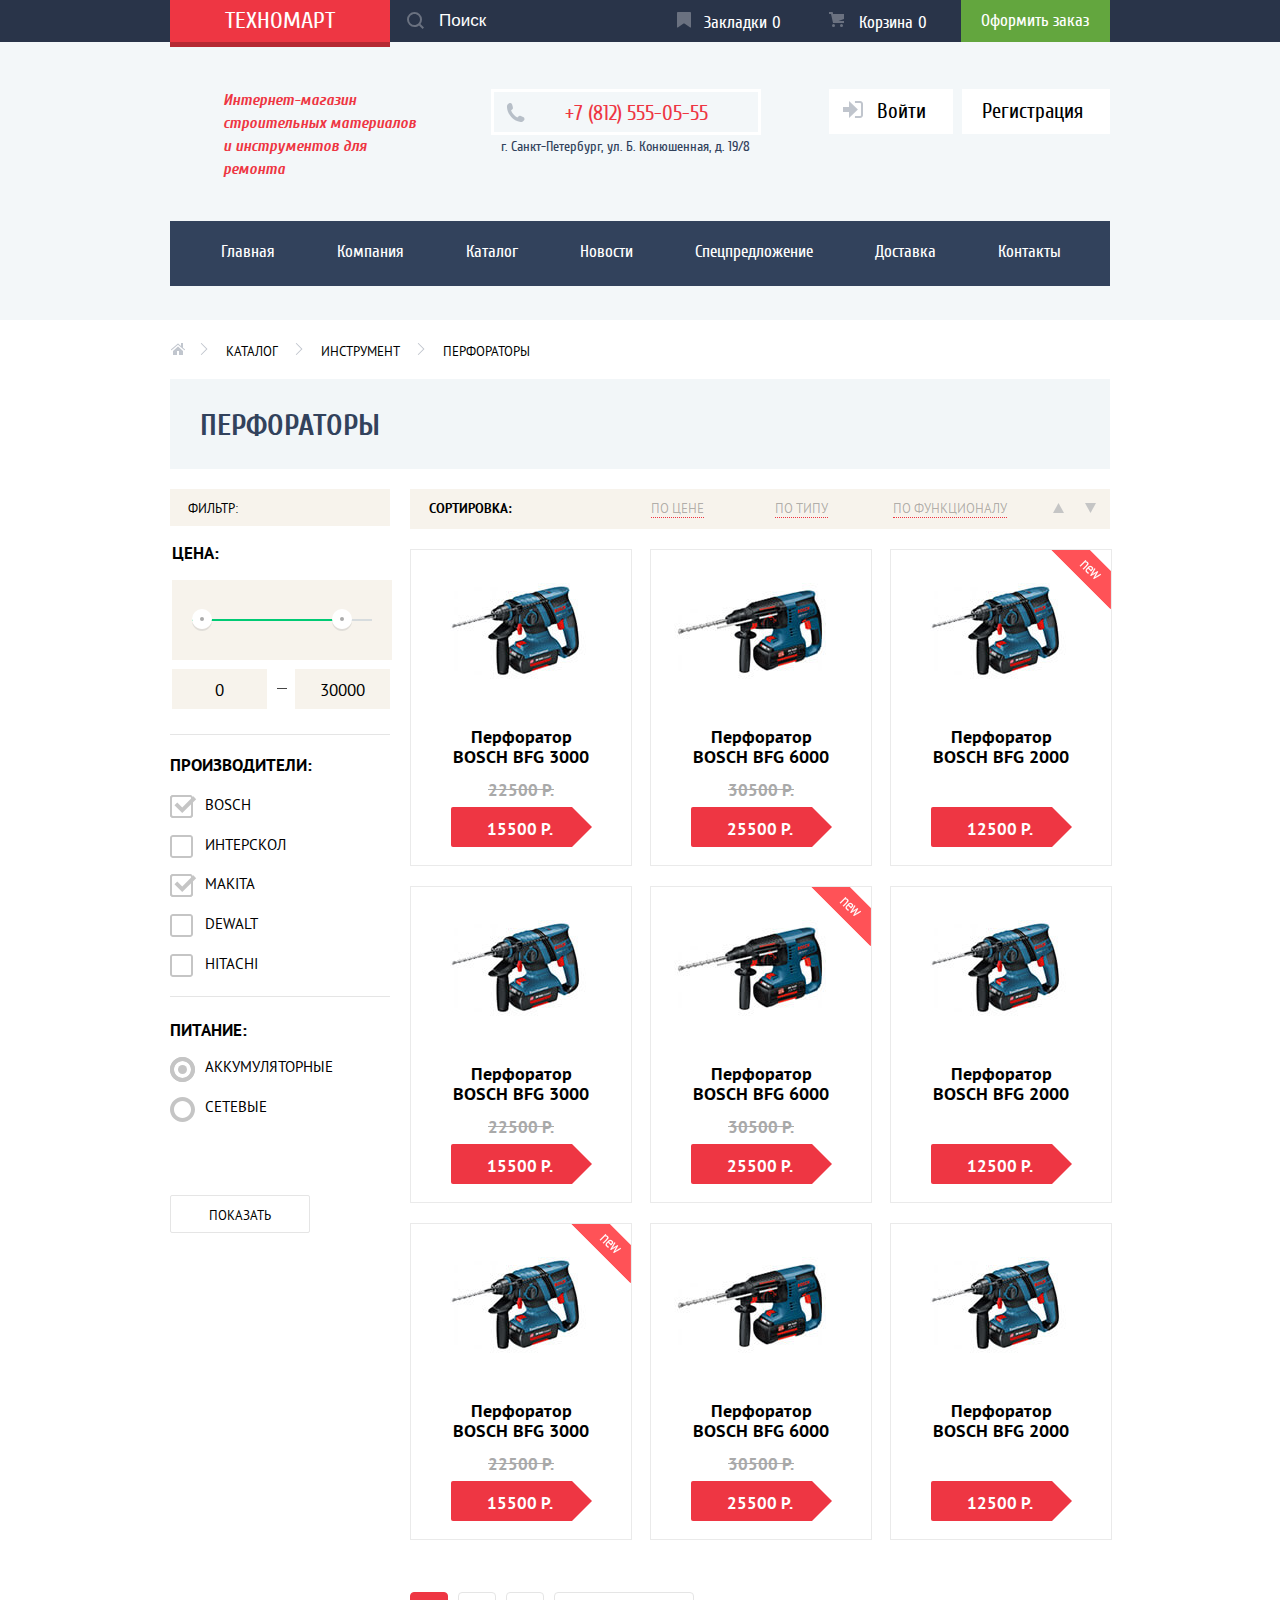
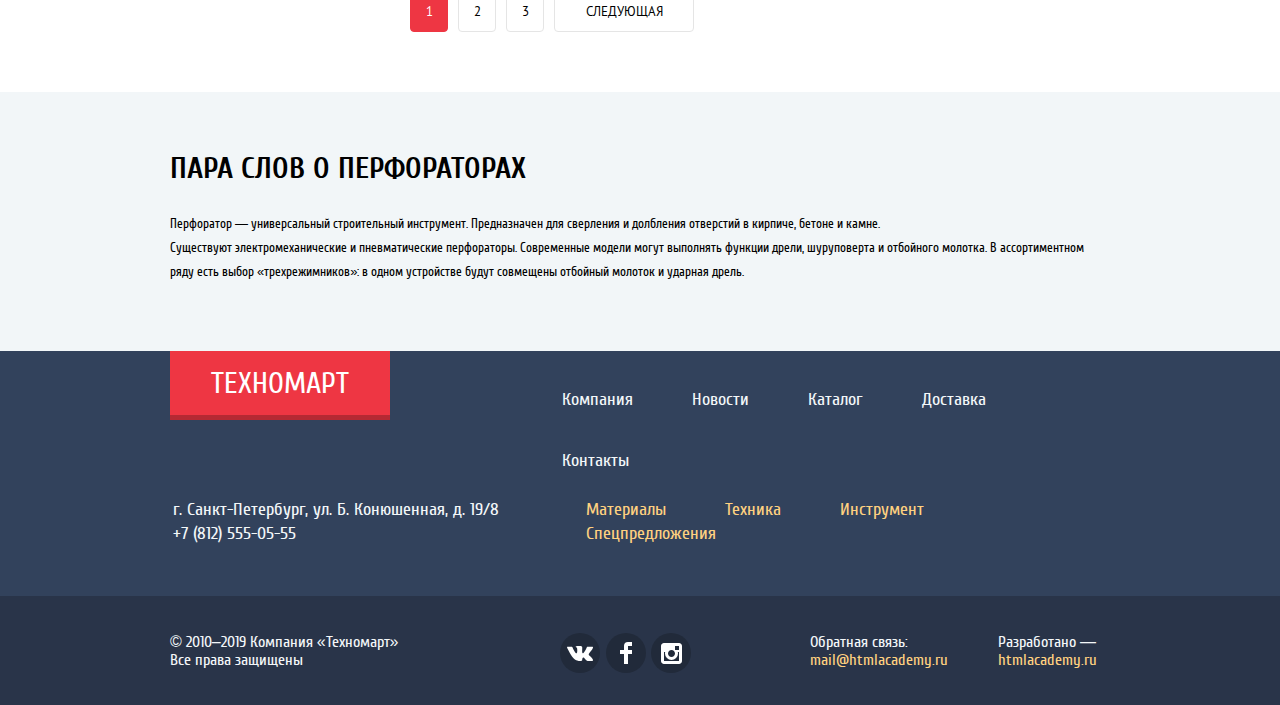
==== commit 892ff2e1: "Оживления каталога в странице каталога" ====
--- a/catalog.html
+++ b/catalog.html
@@ -61,10 +61,10 @@
               </svg>
             </div>
             <div class="main-header__bookmarks-block">
-              <p class="main-header__bookmarks-text">Закладки <span class="main-header__bookmarks-counter">0</span></p>
+              <p class="main-header__bookmarks-text">Закладки <span class="main-header__counter main-header__counter--bookmarks-counter">0</span></p>
             </div>
             <div class="main-header__cart-block">
-              <p class="main-header__cart-text">Корзина <span class="main-header__cart-counter">0</span></p>
+              <p class="main-header__cart-text">Корзина <span class="main-header__counter main-header__counter--cart-counter">0</span></p>
             </div>
             <div class="main-header__buy-block">
               <a class="main-header__buy-button" href="#">Оформить заказ</a>
@@ -126,7 +126,7 @@
           <div class="setup-header">
             <span class="setup-header__title">Фильтр:</span>
           </div>
-          <form class="setup-product">
+          <form class="setup-product" action="https://echo.htmlacademy.ru" method="post">
             <fieldset class="setup-product__group-block setup-product__group-block-range-block">
               <legend class="setup-product__group-title setup-product__group-title--price">Цена:</legend>
               <div class="setup-product__range-value-container">
@@ -161,44 +161,44 @@
               <legend class="setup-product__group-title setup-product__group-title--makers">Производители:</legend>
               <ul class="setup-product__makers-list">
                 <li class="setup-product__makers-item setup-product__makers-item--bosch-maker">
-                  <label class="setup-product__label-field" for="bosch">Bosch</label>
                   <input class="setup-product__field setup-product__field--makers-field visually-hidden" type="checkbox" id="bosch" checked>
                   <svg class="setup-product__field-indicator setup-product__field-indicator--checkbox-on" fill="#c5c5c5" xmlns="http://www.w3.org/2000/svg" width="27" height="23"><path d="M7.285 7.486l-2.829 2.829 7.783 7.783L26.171 4.166l-2.828-2.829-11.104 11.102z"/><path fill="#c5c5c5" d="M21 20c0 .542-.458 1-1 1H3c-.542 0-1-.458-1-1V3c0-.542.458-1 1-1h16.908L21.493.415A2.96 2.96 0 0 0 20 0H3C1.35 0 0 1.35 0 3v17c0 1.65 1.35 3 3 3h17c1.65 0 3-1.35 3-3v-9.829l-2 2V20z"/>
                   </svg>
                   <svg class="setup-product__field-indicator setup-product__field-indicator--checkbox-off" fill="#c5c5c5" xmlns="http://www.w3.org/2000/svg" width="23" height="23"><path d="M20 2c.542 0 1 .458 1 1v17c0 .542-.458 1-1 1H3c-.542 0-1-.458-1-1V3c0-.542.458-1 1-1h17m0-2H3C1.35 0 0 1.35 0 3v17c0 1.65 1.35 3 3 3h17c1.65 0 3-1.35 3-3V3c0-1.65-1.35-3-3-3z"/>
                   </svg>
+                  <label class="setup-product__label-field" for="bosch">Bosch</label>
                 </li>
                 <li class="setup-product__makers-item setup-product__makers-item--interskol-maker">
-                  <label class="setup-product__label-field" for="интерскол">Интерскол</label>
                   <input class="setup-product__field setup-product__field--makers-field visually-hidden" type="checkbox" id="интерскол">
                   <svg class="setup-product__field-indicator setup-product__field-indicator--checkbox-on" fill="#c5c5c5" xmlns="http://www.w3.org/2000/svg" width="27" height="23"><path d="M7.285 7.486l-2.829 2.829 7.783 7.783L26.171 4.166l-2.828-2.829-11.104 11.102z"/><path fill="#c5c5c5" d="M21 20c0 .542-.458 1-1 1H3c-.542 0-1-.458-1-1V3c0-.542.458-1 1-1h16.908L21.493.415A2.96 2.96 0 0 0 20 0H3C1.35 0 0 1.35 0 3v17c0 1.65 1.35 3 3 3h17c1.65 0 3-1.35 3-3v-9.829l-2 2V20z"/>
                   </svg>
                   <svg class="setup-product__field-indicator setup-product__field-indicator--checkbox-off" fill="#c5c5c5" xmlns="http://www.w3.org/2000/svg" width="23" height="23"><path d="M20 2c.542 0 1 .458 1 1v17c0 .542-.458 1-1 1H3c-.542 0-1-.458-1-1V3c0-.542.458-1 1-1h17m0-2H3C1.35 0 0 1.35 0 3v17c0 1.65 1.35 3 3 3h17c1.65 0 3-1.35 3-3V3c0-1.65-1.35-3-3-3z"/>
                   </svg>
+                  <label class="setup-product__label-field" for="интерскол">Интерскол</label>
                 </li>
                 <li class="setup-product__makers-item setup-product__makers-item--makita-maker">
-                  <label class="setup-product__label-field" for="makita">Makita</label>
                   <input class="setup-product__field setup-product__field--makers-field visually-hidden" type="checkbox" id="makita" checked>
                   <svg class="setup-product__field-indicator setup-product__field-indicator--checkbox-on" xmlns="http://www.w3.org/2000/svg" fill="#c5c5c5" width="27" height="23"><path d="M7.285 7.486l-2.829 2.829 7.783 7.783L26.171 4.166l-2.828-2.829-11.104 11.102z"/><path fill="#c5c5c5" d="M21 20c0 .542-.458 1-1 1H3c-.542 0-1-.458-1-1V3c0-.542.458-1 1-1h16.908L21.493.415A2.96 2.96 0 0 0 20 0H3C1.35 0 0 1.35 0 3v17c0 1.65 1.35 3 3 3h17c1.65 0 3-1.35 3-3v-9.829l-2 2V20z"/>
                   </svg>
                   <svg class="setup-product__field-indicator setup-product__field-indicator--checkbox-off" xmlns="http://www.w3.org/2000/svg" fill="#c5c5c5" width="23" height="23"><path d="M20 2c.542 0 1 .458 1 1v17c0 .542-.458 1-1 1H3c-.542 0-1-.458-1-1V3c0-.542.458-1 1-1h17m0-2H3C1.35 0 0 1.35 0 3v17c0 1.65 1.35 3 3 3h17c1.65 0 3-1.35 3-3V3c0-1.65-1.35-3-3-3z"/>
                   </svg>
+                  <label class="setup-product__label-field" for="makita">Makita</label>
                 </li>
                 <li class="setup-product__makers-item setup-product__makers-item--dewalt-maker">
-                  <label class="setup-product__label-field" for="dewalt">Dewalt</label>
                   <input class="setup-product__field setup-product__field--makers-field visually-hidden" type="checkbox" id="dewalt">
                   <svg class="setup-product__field-indicator setup-product__field-indicator--checkbox-on" fill="#c5c5c5" xmlns="http://www.w3.org/2000/svg" width="27" height="23"><path d="M7.285 7.486l-2.829 2.829 7.783 7.783L26.171 4.166l-2.828-2.829-11.104 11.102z"/><path fill="#c5c5c5" d="M21 20c0 .542-.458 1-1 1H3c-.542 0-1-.458-1-1V3c0-.542.458-1 1-1h16.908L21.493.415A2.96 2.96 0 0 0 20 0H3C1.35 0 0 1.35 0 3v17c0 1.65 1.35 3 3 3h17c1.65 0 3-1.35 3-3v-9.829l-2 2V20z"/>
                   </svg>
                   <svg class="setup-product__field-indicator setup-product__field-indicator--checkbox-off" fill="#c5c5c5" xmlns="http://www.w3.org/2000/svg" width="23" height="23"><path d="M20 2c.542 0 1 .458 1 1v17c0 .542-.458 1-1 1H3c-.542 0-1-.458-1-1V3c0-.542.458-1 1-1h17m0-2H3C1.35 0 0 1.35 0 3v17c0 1.65 1.35 3 3 3h17c1.65 0 3-1.35 3-3V3c0-1.65-1.35-3-3-3z"/>
                   </svg>
+                  <label class="setup-product__label-field" for="dewalt">Dewalt</label>
                 </li>
                 <li class="setup-product__makers-item setup-product__makers-item--hitachi-maker">
-                  <label class="setup-product__label-field" for="hitachi">Hitachi</label>
                   <input class="setup-product__field setup-product__field--makers-field visually-hidden" type="checkbox" id="hitachi">
                   <svg class="setup-product__field-indicator setup-product__field-indicator--checkbox-on" fill="#c5c5c5" xmlns="http://www.w3.org/2000/svg" width="27" height="23"><path d="M7.285 7.486l-2.829 2.829 7.783 7.783L26.171 4.166l-2.828-2.829-11.104 11.102z"/><path fill="#c5c5c5" d="M21 20c0 .542-.458 1-1 1H3c-.542 0-1-.458-1-1V3c0-.542.458-1 1-1h16.908L21.493.415A2.96 2.96 0 0 0 20 0H3C1.35 0 0 1.35 0 3v17c0 1.65 1.35 3 3 3h17c1.65 0 3-1.35 3-3v-9.829l-2 2V20z"/>
                   </svg>
                   <svg class="setup-product__field-indicator setup-product__field-indicator--checkbox-off" fill="#c5c5c5" xmlns="http://www.w3.org/2000/svg" width="23" height="23"><path d="M20 2c.542 0 1 .458 1 1v17c0 .542-.458 1-1 1H3c-.542 0-1-.458-1-1V3c0-.542.458-1 1-1h17m0-2H3C1.35 0 0 1.35 0 3v17c0 1.65 1.35 3 3 3h17c1.65 0 3-1.35 3-3V3c0-1.65-1.35-3-3-3z"/>
                   </svg>
+                  <label class="setup-product__label-field" for="hitachi">Hitachi</label>
                 </li>
               </ul>
             </fieldset>
@@ -206,20 +206,20 @@
               <legend class="setup-product__group-title setup-product__group-title--charge">Питание:</legend>
               <ul class="setup-product__charge-list">
                 <li class="setup-product__charge-item setup-product__charge-item--storage">
-                  <label class="setup-product__label-field" for="storage-battery">Аккумуляторные</label>
                   <input class="setup-product__field setup-product__field--charge-field visually-hidden" type="radio" name="charge-type" value="storage-battery" id="storage-battery" checked>
                   <svg class="setup-product__field-indicator setup-product__field-indicator--radio-on" xmlns="http://www.w3.org/2000/svg" fill="#c5c5c5" width="25" height="25"><path d="M12.5 4c4.687 0 8.5 3.813 8.5 8.5 0 4.687-3.813 8.5-8.5 8.5C7.813 21 4 17.187 4 12.5 4 7.813 7.813 4 12.5 4m0-4C5.597 0 0 5.597 0 12.5S5.597 25 12.5 25 25 19.403 25 12.5 19.403 0 12.5 0z"/><circle fill="#c5c5c5" cx="12.5" cy="12.5" r="4.5"/>
                   </svg>
                   <svg class="setup-product__field-indicator setup-product__field-indicator--radio-off" xmlns="http://www.w3.org/2000/svg" fill="#c5c5c5" width="25" height="25"><path d="M12.5 4c4.687 0 8.5 3.813 8.5 8.5 0 4.687-3.813 8.5-8.5 8.5C7.813 21 4 17.187 4 12.5 4 7.813 7.813 4 12.5 4m0-4C5.597 0 0 5.597 0 12.5S5.597 25 12.5 25 25 19.403 25 12.5 19.403 0 12.5 0z"/>
                   </svg>
+                  <label class="setup-product__label-field" for="storage-battery">Аккумуляторные</label>
                 </li>
                 <li class="setup-product__charge-item setup-product__charge-item--network-charging">
-                  <label class="setup-product__label-field" for="network-charging">Сетевые</label>
                   <input class="setup-product__field setup-product__field--charge-field visually-hidden" type="radio" name="charge-type" value="network-charging" id="network-charging">
                   <svg class="setup-product__field-indicator setup-product__field-indicator--radio-on" fill="#c5c5c5" xmlns="http://www.w3.org/2000/svg" width="25" height="25"><path d="M12.5 4c4.687 0 8.5 3.813 8.5 8.5 0 4.687-3.813 8.5-8.5 8.5C7.813 21 4 17.187 4 12.5 4 7.813 7.813 4 12.5 4m0-4C5.597 0 0 5.597 0 12.5S5.597 25 12.5 25 25 19.403 25 12.5 19.403 0 12.5 0z"/><circle fill="#c5c5c5" cx="12.5" cy="12.5" r="4.5"/>
                   </svg>
                   <svg class="setup-product__field-indicator setup-product__field-indicator--radio-off" fill="#c5c5c5" xmlns="http://www.w3.org/2000/svg" width="25" height="25"><path d="M12.5 4c4.687 0 8.5 3.813 8.5 8.5 0 4.687-3.813 8.5-8.5 8.5C7.813 21 4 17.187 4 12.5 4 7.813 7.813 4 12.5 4m0-4C5.597 0 0 5.597 0 12.5S5.597 25 12.5 25 25 19.403 25 12.5 19.403 0 12.5 0z"/>
                   </svg>
+                  <label class="setup-product__label-field" for="network-charging">Сетевые</label>
                 </li>
               </ul>
             </fieldset>
@@ -487,14 +487,20 @@
       </div>
     </footer>
     <section class="modal modal--cart-add">
-      <button class="modal__button-close" type="button">
-        <span class="visually-hidden">Закрыть окно</span>
-      </button>
-      <h2 class="modal--cart-add__title">Товар добавлен в корзину!</h2>
-      <div class="modal--cart-add__select-actions">
-        <a class="modal--cart-add__buy-complete button" href="#">Оформить заказ</a>
-        <button class="modal--cart-add__continue-select" type="button">Продолжить покупки</button>
+      <h2 class="visually-hidden">Окно перехода к корзине покупок</h2>
+      <div class="modal--cart-add-content">
+        <button class="modal__button-close" type="button">
+          <span class="visually-hidden">Закрыть окно</span>
+        </button>
+        <h2 class="modal--cart-add__title">Товар добавлен в корзину!</h2>
+        <div class="modal--cart-add__select-actions">
+          <a class="modal--cart-add__buy-complete button" href="#">Оформить заказ</a>
+          <button class="modal--cart-add__continue-select" type="button">Продолжить покупки</button>
+        </div>
       </div>
     </section>
+  <script src="js/authorization.js"></script>
+  <script src="js/product-actions.js"></script>
+  <script src="js/page-switch.js"></script>
   </body>
 </html>
--- a/css/style.css
+++ b/css/style.css
@@ -295,20 +295,24 @@
   margin: 0;
 }
 
-.main-header__search-field:focus {
+.main-header__search-field:focus,
+.main-header__search-field--text-add {
   color: #000000;
   background-color: #ffffff;
 }
 
-.main-header__search-field:hover + .main-header__search-logo {
+.main-header__search-field:hover + .main-header__search-logo,
+.main-header__search-field--text-add + .main-header__search-logo {
   opacity: 1;
 }
 
-.main-header__search-field:focus + .main-header__search-logo {
+.main-header__search-field:focus + .main-header__search-logo,
+.main-header__search-field--text-add + .main-header__search-logo{
   opacity: 1;
 }
 
-.main-header__search-field:focus + .main-header__search-logo .main-header__search-logo-figure { /* подсвечивание иконки поиска при фокусе на поле поиска */
+.main-header__search-field:focus + .main-header__search-logo .main-header__search-logo-figure,
+.main-header__search-field--text-add + .main-header__search-logo .main-header__search-logo-figure { /* подсвечивание иконки поиска при фокусе на поле поиска */
   fill: #ee3643;
 }
 
@@ -360,9 +364,9 @@
   padding-right: 28px;
 }
 
-.main-header__cart-block.main-header__cart-text--product-add { /* установлен такой селектор, что бы фон мог появиться только у блока с корзиной */
+/* .main-header__cart-text--product-add {
   background-color: #ee3643;
-}
+} */
 
 .main-header__cart-block {
   width: 122px;
@@ -416,6 +420,16 @@
   opacity: 0.6;
 }
 
+.main-header__cart-block--product-add,
+.main-header__bookmarks-block--bookmark-add {
+  background-color: #ee3643;
+}
+
+.main-header__counter { /* это правило для удобного расположения счетчика, особенно если его значение будет больше 20 */
+  position: absolute;
+  padding-left: 5px;
+}
+
 /* Верхняя колонка шапки */
 
 
@@ -668,7 +682,15 @@
 }
 
 .product-slider__drills-slide {
-  /* display: none; */
+  display: none;
+}
+
+.product-slider__perforators-slide--button-active {
+  display: block;
+}
+
+.product-slider__drills-slide--button-active {
+  display: block;
 }
 
 .product-slider__slide-title {
@@ -759,8 +781,9 @@
   width: 6px;
   height: 6px;
   background-color: #ee3643;
-  border-radius: 50%;
-}
+  border-radius: 50%
+}
+
 
 #perforator-slide:checked ~ .product-slider__drills-slide {
   display: none;
@@ -1115,7 +1138,7 @@
 }
 
 .services__description-item--delivery {
-  display: block;
+  display: none;
 }
 
 .services__description-item--delivery::after {
@@ -1155,6 +1178,10 @@
   padding-left: 44px;
   width: 195px;
   padding-right: 44px;
+}
+
+.services__description-item--current {
+  display: block;
 }
 
 .services__main-content {
@@ -1308,6 +1335,7 @@
   margin-bottom: 35px;
   width: 300px;
   height: 158px;
+  cursor: pointer;
 }
 
 .contacts__modal-open {
@@ -1413,6 +1441,7 @@
 
 .footer-navigation__link:active,
 .main-footer__navigation-link:active {
+  text-decoration: none;
   opacity: 0.5;
 }
 
@@ -1533,8 +1562,82 @@
 
 /* Стилизация всплывающих окон */
 
+@keyframes bounce {
+  0% {
+    opacity: 0;
+  }
+
+  10% {
+    opacity: 0.1;
+  }
+
+  20% {
+    opacity: 0.2;
+  }
+
+  30% {
+    opacity: 0.3;
+  }
+  40% {
+    opacity: 0.4;
+  }
+
+  50% {
+    opacity: 0.5;
+  }
+
+  60% {
+    opacity: 0.6;
+  }
+
+  70% {
+    opacity: 0.7;
+  }
+
+  80% {
+    opacity: 0.8;
+  }
+
+  90% {
+    opacity: 0.9;
+  }
+
+  100% {
+    opacity: 1;
+  }
+}
+
+@keyframes border-error {
+  10% {
+    border-color:rgba(255, 0, 0, 0.2);
+  }
+
+  50% {
+    border-color:rgba(255, 0, 0, 0.5);
+  }
+
+  100% {
+    border-color: rgba(255, 0, 0, 1);
+  }
+}
+
 .modal--feedback {
   display: none;
+}
+
+.overlay-active {
+  z-index: 10;
+  display: block;
+  position: fixed;
+  top: 0;
+  left: 0;
+  width: 100%;
+  height: 100%;
+  background: rgba(0, 0, 0, 0.5);
+  animation: bounce 0.6s;
+}
+
+.modal--feedback-content {
   z-index: 100;
   position: fixed;
   top: 150px;
@@ -1548,6 +1651,10 @@
   box-shadow: 0px 10px 25px 0 rgba(41, 52, 73, 0.5);
 }
 
+.modal--feedback-open {
+  display: flex;
+}
+
 .modal--feedback__feedback-form {
   display: flex;
   flex-wrap: wrap;
@@ -1602,6 +1709,7 @@
 }
 
 .modal__button-close {
+  z-index: 3;
   position: absolute;
   top: 16px;
   right: 9px;
@@ -1621,7 +1729,12 @@
   font-size: 18px;
 }
 
-.modal--map-location {
+.modal-error {
+  animation: border-error 0.6s;
+  border-color: red;
+}
+
+.modal--location-content {
   display: none;
   z-index: 100;
   position: fixed;
@@ -1633,7 +1746,19 @@
   box-shadow: 0px 10px 25px 0 rgba(41, 52, 73, 0.5);
 }
 
-.modal--cart-add {
+.modal--location-open {
+  display: block;
+}
+
+.modal--map-location__map-yandex {
+  z-index: 2;
+  position: absolute;
+  top: 0;
+  left: 0;
+  border: none;
+}
+
+.modal--cart-add-content {
   display: none;
   z-index: 100;
   position: fixed;
@@ -1647,6 +1772,10 @@
   box-shadow: 0px 10px 25px 0 rgba(41, 52, 73, 0.5);
 }
 
+.modal--cart-show {
+  display: block;
+}
+
 .modal--cart-add__title {
   position: relative;
   padding: 75px 46px 74px 99px;
@@ -1691,12 +1820,20 @@
 /* Стилазцая шапки страницы каталога */
 
 .main-header__unregistered-user {
-  /* display: none; */
+  display: block;
+}
+
+.main-header__unregistered-user--off {
+  display: none;
 }
 
 .main-header__logged-user {
   display: none;
   width: 300px;
+}
+
+.main-header__logged-user--on {
+  display: block;
 }
 
 .main-header__logged-user-list { /* 51px */
@@ -2071,7 +2208,8 @@
   display: none;
 }
 
-.setup-product__label-field:hover ~ .setup-product__field-indicator {
+.setup-product__makers-item:hover  .setup-product__field-indicator,
+.setup-product__charge-item:hover  .setup-product__field-indicator {
   fill: #b5b5b5;
 }
 
@@ -2079,7 +2217,7 @@
   opacity: 0.3;
 }
 
-.setup-product__field:disabled   {
+.setup-product__field:disabled ~ .setup-product__label-field {
   opacity: 0.4;
 }
 
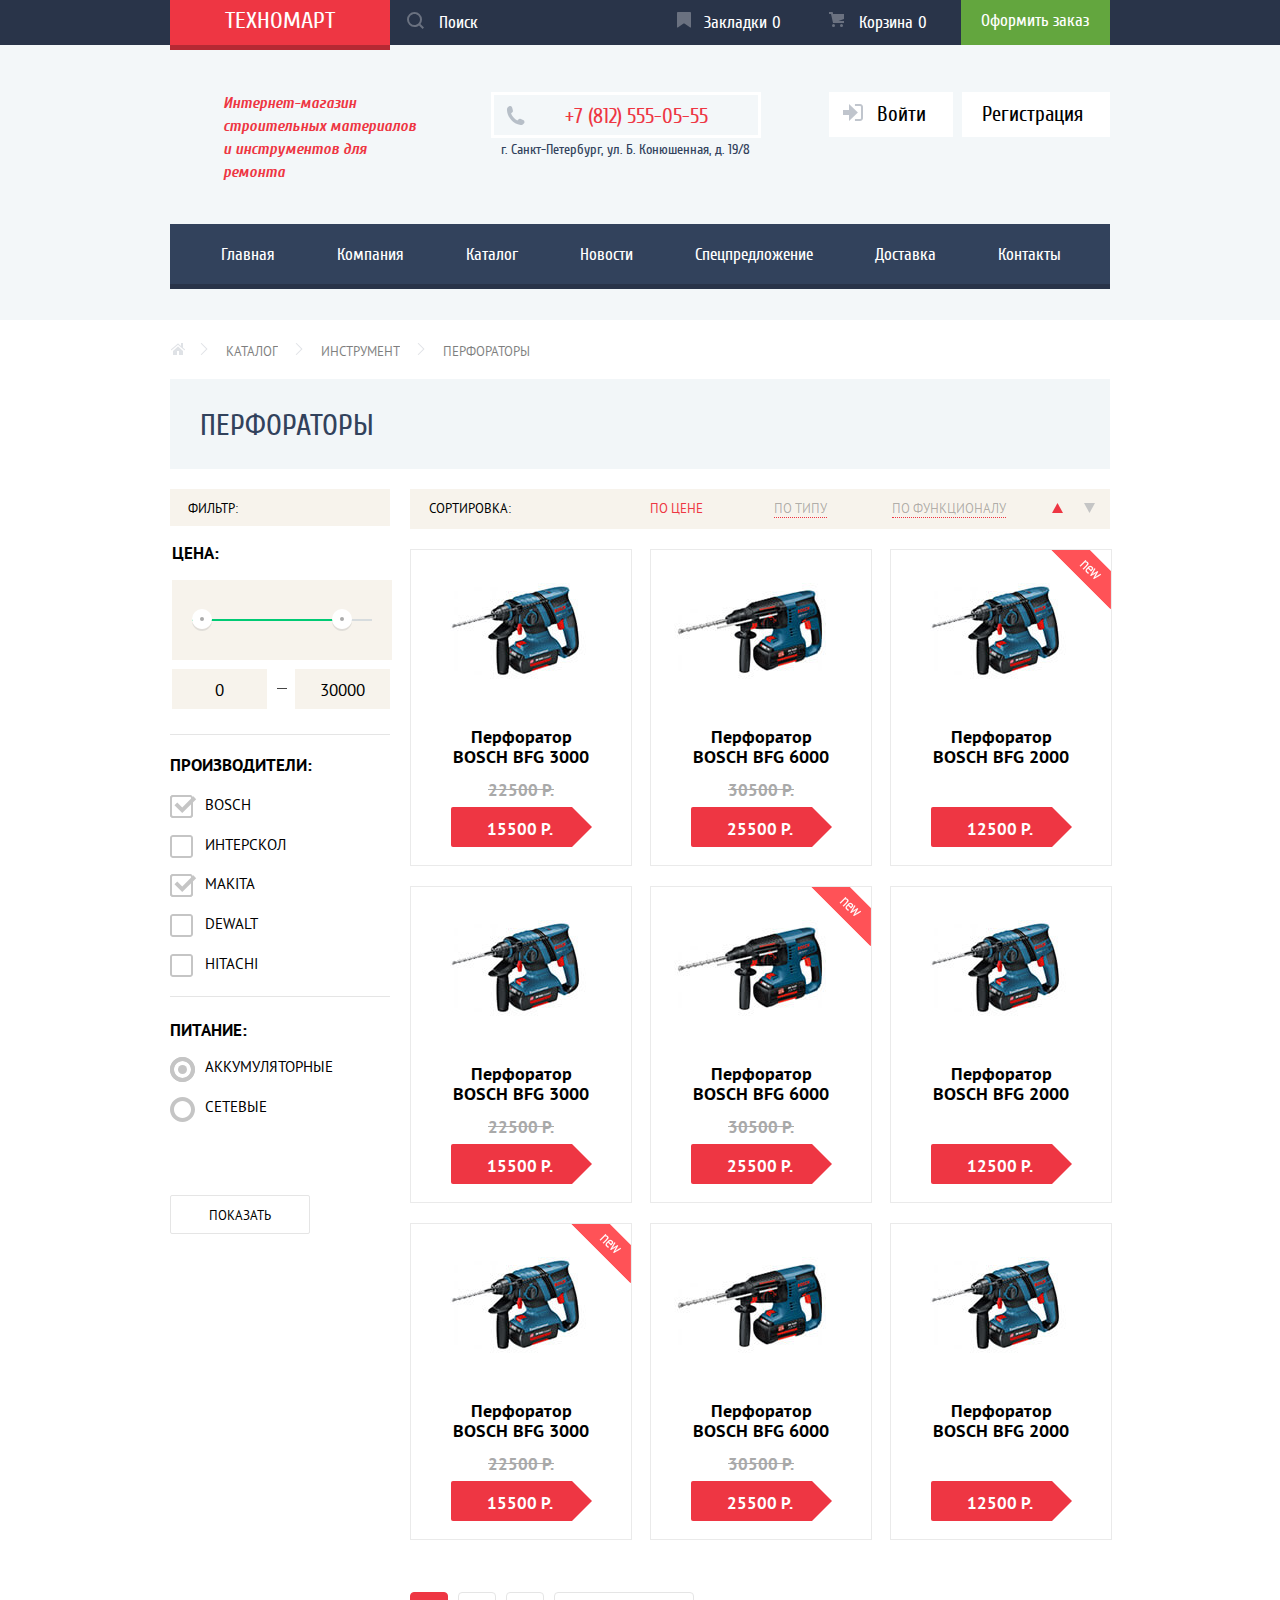
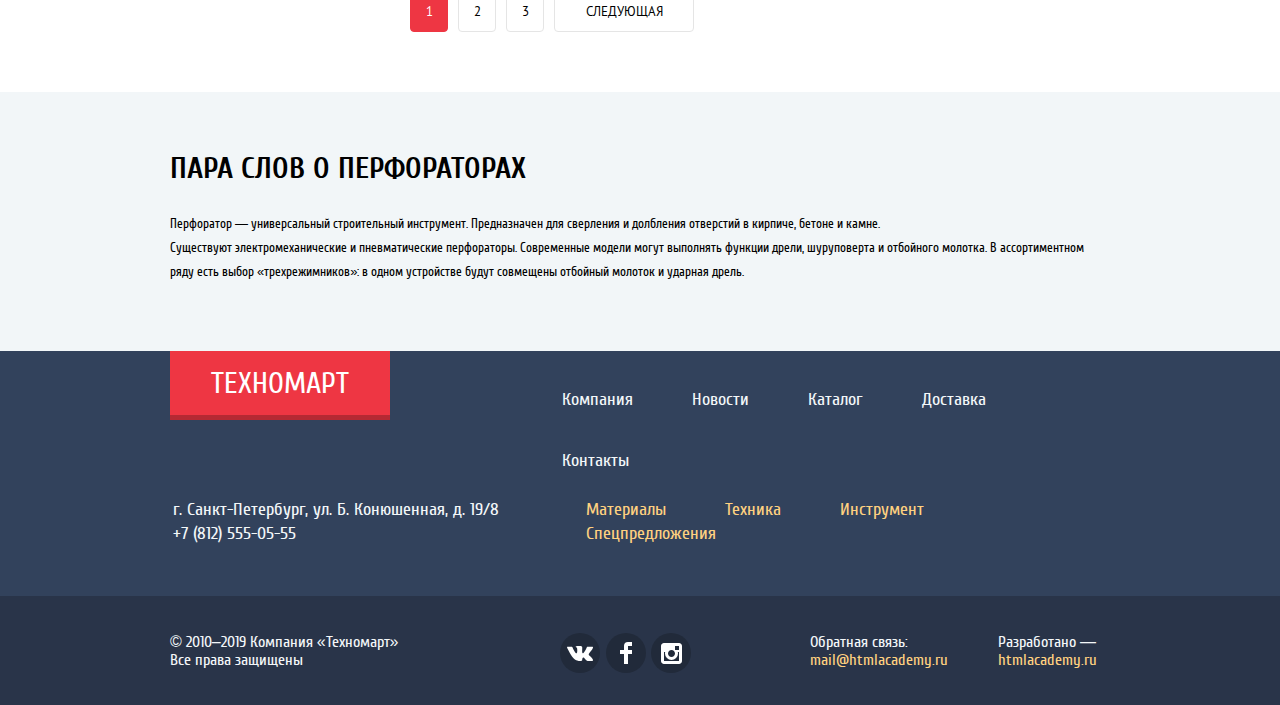
==== commit cde48164: "Устранения ошибок работы доступности интерфейса" ====
--- a/catalog.html
+++ b/catalog.html
@@ -61,10 +61,10 @@
               </svg>
             </div>
             <div class="main-header__bookmarks-block">
-              <p class="main-header__bookmarks-text">Закладки <span class="main-header__counter main-header__counter--bookmarks-counter">0</span></p>
+              <p class="main-header__bookmarks-text" tabindex="0">Закладки <span class="main-header__counter main-header__counter--bookmarks-counter">0</span></p>
             </div>
             <div class="main-header__cart-block">
-              <p class="main-header__cart-text">Корзина <span class="main-header__counter main-header__counter--cart-counter">0</span></p>
+              <p class="main-header__cart-text" tabindex="0">Корзина <span class="main-header__counter main-header__counter--cart-counter">0</span></p>
             </div>
             <div class="main-header__buy-block">
               <a class="main-header__buy-button" href="#">Оформить заказ</a>
@@ -161,7 +161,7 @@
               <legend class="setup-product__group-title setup-product__group-title--makers">Производители:</legend>
               <ul class="setup-product__makers-list">
                 <li class="setup-product__makers-item setup-product__makers-item--bosch-maker">
-                  <input class="setup-product__field setup-product__field--makers-field visually-hidden" type="checkbox" id="bosch" checked>
+                  <input class="setup-product__field setup-product__field--makers-field visually-hidden" name="bosch" type="checkbox" id="bosch" checked>
                   <svg class="setup-product__field-indicator setup-product__field-indicator--checkbox-on" fill="#c5c5c5" xmlns="http://www.w3.org/2000/svg" width="27" height="23"><path d="M7.285 7.486l-2.829 2.829 7.783 7.783L26.171 4.166l-2.828-2.829-11.104 11.102z"/><path fill="#c5c5c5" d="M21 20c0 .542-.458 1-1 1H3c-.542 0-1-.458-1-1V3c0-.542.458-1 1-1h16.908L21.493.415A2.96 2.96 0 0 0 20 0H3C1.35 0 0 1.35 0 3v17c0 1.65 1.35 3 3 3h17c1.65 0 3-1.35 3-3v-9.829l-2 2V20z"/>
                   </svg>
                   <svg class="setup-product__field-indicator setup-product__field-indicator--checkbox-off" fill="#c5c5c5" xmlns="http://www.w3.org/2000/svg" width="23" height="23"><path d="M20 2c.542 0 1 .458 1 1v17c0 .542-.458 1-1 1H3c-.542 0-1-.458-1-1V3c0-.542.458-1 1-1h17m0-2H3C1.35 0 0 1.35 0 3v17c0 1.65 1.35 3 3 3h17c1.65 0 3-1.35 3-3V3c0-1.65-1.35-3-3-3z"/>
@@ -169,15 +169,15 @@
                   <label class="setup-product__label-field" for="bosch">Bosch</label>
                 </li>
                 <li class="setup-product__makers-item setup-product__makers-item--interskol-maker">
-                  <input class="setup-product__field setup-product__field--makers-field visually-hidden" type="checkbox" id="интерскол">
+                  <input class="setup-product__field setup-product__field--makers-field visually-hidden" name="interskol" type="checkbox" id="interskol">
                   <svg class="setup-product__field-indicator setup-product__field-indicator--checkbox-on" fill="#c5c5c5" xmlns="http://www.w3.org/2000/svg" width="27" height="23"><path d="M7.285 7.486l-2.829 2.829 7.783 7.783L26.171 4.166l-2.828-2.829-11.104 11.102z"/><path fill="#c5c5c5" d="M21 20c0 .542-.458 1-1 1H3c-.542 0-1-.458-1-1V3c0-.542.458-1 1-1h16.908L21.493.415A2.96 2.96 0 0 0 20 0H3C1.35 0 0 1.35 0 3v17c0 1.65 1.35 3 3 3h17c1.65 0 3-1.35 3-3v-9.829l-2 2V20z"/>
                   </svg>
                   <svg class="setup-product__field-indicator setup-product__field-indicator--checkbox-off" fill="#c5c5c5" xmlns="http://www.w3.org/2000/svg" width="23" height="23"><path d="M20 2c.542 0 1 .458 1 1v17c0 .542-.458 1-1 1H3c-.542 0-1-.458-1-1V3c0-.542.458-1 1-1h17m0-2H3C1.35 0 0 1.35 0 3v17c0 1.65 1.35 3 3 3h17c1.65 0 3-1.35 3-3V3c0-1.65-1.35-3-3-3z"/>
                   </svg>
-                  <label class="setup-product__label-field" for="интерскол">Интерскол</label>
+                  <label class="setup-product__label-field" for="interskol">Интерскол</label>
                 </li>
                 <li class="setup-product__makers-item setup-product__makers-item--makita-maker">
-                  <input class="setup-product__field setup-product__field--makers-field visually-hidden" type="checkbox" id="makita" checked>
+                  <input class="setup-product__field setup-product__field--makers-field visually-hidden" name="makita" type="checkbox" id="makita" checked>
                   <svg class="setup-product__field-indicator setup-product__field-indicator--checkbox-on" xmlns="http://www.w3.org/2000/svg" fill="#c5c5c5" width="27" height="23"><path d="M7.285 7.486l-2.829 2.829 7.783 7.783L26.171 4.166l-2.828-2.829-11.104 11.102z"/><path fill="#c5c5c5" d="M21 20c0 .542-.458 1-1 1H3c-.542 0-1-.458-1-1V3c0-.542.458-1 1-1h16.908L21.493.415A2.96 2.96 0 0 0 20 0H3C1.35 0 0 1.35 0 3v17c0 1.65 1.35 3 3 3h17c1.65 0 3-1.35 3-3v-9.829l-2 2V20z"/>
                   </svg>
                   <svg class="setup-product__field-indicator setup-product__field-indicator--checkbox-off" xmlns="http://www.w3.org/2000/svg" fill="#c5c5c5" width="23" height="23"><path d="M20 2c.542 0 1 .458 1 1v17c0 .542-.458 1-1 1H3c-.542 0-1-.458-1-1V3c0-.542.458-1 1-1h17m0-2H3C1.35 0 0 1.35 0 3v17c0 1.65 1.35 3 3 3h17c1.65 0 3-1.35 3-3V3c0-1.65-1.35-3-3-3z"/>
@@ -185,7 +185,7 @@
                   <label class="setup-product__label-field" for="makita">Makita</label>
                 </li>
                 <li class="setup-product__makers-item setup-product__makers-item--dewalt-maker">
-                  <input class="setup-product__field setup-product__field--makers-field visually-hidden" type="checkbox" id="dewalt">
+                  <input class="setup-product__field setup-product__field--makers-field visually-hidden" name="dewalt" type="checkbox" id="dewalt">
                   <svg class="setup-product__field-indicator setup-product__field-indicator--checkbox-on" fill="#c5c5c5" xmlns="http://www.w3.org/2000/svg" width="27" height="23"><path d="M7.285 7.486l-2.829 2.829 7.783 7.783L26.171 4.166l-2.828-2.829-11.104 11.102z"/><path fill="#c5c5c5" d="M21 20c0 .542-.458 1-1 1H3c-.542 0-1-.458-1-1V3c0-.542.458-1 1-1h16.908L21.493.415A2.96 2.96 0 0 0 20 0H3C1.35 0 0 1.35 0 3v17c0 1.65 1.35 3 3 3h17c1.65 0 3-1.35 3-3v-9.829l-2 2V20z"/>
                   </svg>
                   <svg class="setup-product__field-indicator setup-product__field-indicator--checkbox-off" fill="#c5c5c5" xmlns="http://www.w3.org/2000/svg" width="23" height="23"><path d="M20 2c.542 0 1 .458 1 1v17c0 .542-.458 1-1 1H3c-.542 0-1-.458-1-1V3c0-.542.458-1 1-1h17m0-2H3C1.35 0 0 1.35 0 3v17c0 1.65 1.35 3 3 3h17c1.65 0 3-1.35 3-3V3c0-1.65-1.35-3-3-3z"/>
@@ -193,7 +193,7 @@
                   <label class="setup-product__label-field" for="dewalt">Dewalt</label>
                 </li>
                 <li class="setup-product__makers-item setup-product__makers-item--hitachi-maker">
-                  <input class="setup-product__field setup-product__field--makers-field visually-hidden" type="checkbox" id="hitachi">
+                  <input class="setup-product__field setup-product__field--makers-field visually-hidden" name="hitachi" type="checkbox" id="hitachi">
                   <svg class="setup-product__field-indicator setup-product__field-indicator--checkbox-on" fill="#c5c5c5" xmlns="http://www.w3.org/2000/svg" width="27" height="23"><path d="M7.285 7.486l-2.829 2.829 7.783 7.783L26.171 4.166l-2.828-2.829-11.104 11.102z"/><path fill="#c5c5c5" d="M21 20c0 .542-.458 1-1 1H3c-.542 0-1-.458-1-1V3c0-.542.458-1 1-1h16.908L21.493.415A2.96 2.96 0 0 0 20 0H3C1.35 0 0 1.35 0 3v17c0 1.65 1.35 3 3 3h17c1.65 0 3-1.35 3-3v-9.829l-2 2V20z"/>
                   </svg>
                   <svg class="setup-product__field-indicator setup-product__field-indicator--checkbox-off" fill="#c5c5c5" xmlns="http://www.w3.org/2000/svg" width="23" height="23"><path d="M20 2c.542 0 1 .458 1 1v17c0 .542-.458 1-1 1H3c-.542 0-1-.458-1-1V3c0-.542.458-1 1-1h17m0-2H3C1.35 0 0 1.35 0 3v17c0 1.65 1.35 3 3 3h17c1.65 0 3-1.35 3-3V3c0-1.65-1.35-3-3-3z"/>
@@ -232,7 +232,7 @@
             <h3 class="sort-block__panel-title">Сортировка:</h3>
             <ul class="sort-block__sort-type-list">
               <li class="sort-block__sort-type-item sort-block__sort-type-item--price">
-                <a class="sort-block__sort-type-link" href="#">По цене</a>
+                <a class="sort-block__sort-type-link sort-block__sort-type-link--active" href="#">По цене</a>
               </li>
               <li class="sort-block__sort-type-item sort-block__sort-type-item--type">
                 <a class="sort-block__sort-type-link" href="#">По типу</a>
@@ -242,7 +242,7 @@
               </li>
             </ul>
             <div class="sort-block__sort-buttons">
-              <a class="sort-block__sort-button sort-block__sort-button--button-up" href="#">
+              <a class="sort-block__sort-button sort-block__sort-button--button-up sort-block__button-active" href="#">
                 <span class="visually-hidden">Сортировака товаров по возрастанию</span>
                 <svg xmlns="http://www.w3.org/2000/svg" width="11" height="10">
                   <path class="sort-block__button-figure" fill="#c5c5c5" d="M5.5 0L0 10h11z"/>
@@ -260,7 +260,7 @@
             <h3 class="visually-hidden">Линейка товаров данной категории</h3>
             <ul class="product-line__product-list">
               <li class="product-line__product-item">
-                <article class="store-product product-line__store-product product-line__store-product--bosch-bfg-3000">
+                <article class="store-product product-line__store-product product-line__store-product--bosch-bfg-3000" tabindex="0">
                   <h3 class="store-product__title">Перфоратор BOSCH BFG 3000</h3>
                   <img class="store-product__image" src="img/perforator-2.jpg" width="207" height="112" alt="Перфоратор BOSCH BFG 3000">
                   <div class="store-product__product-actions">
@@ -272,7 +272,7 @@
                 </article>
               </li>
               <li class="product-line__product-item">
-                <article class="store-product product-line__store-product product-line__store-product--bosch-bfg-3000">
+                <article class="store-product product-line__store-product product-line__store-product--bosch-bfg-3000" tabindex="0">
                   <h3 class="store-product__title">Перфоратор BOSCH BFG 6000</h3>
                   <img class="store-product__image" src="img/perforator-3.jpg" width="207" height="112" alt="Перфоратор BOSCH BFG 3000">
                   <div class="store-product__product-actions">
@@ -284,7 +284,7 @@
                 </article>
               </li>
               <li class="product-line__product-item">
-                <article class="store-product product-line__store-product product-line__store-product--bosch-bfg-3000 new-product">
+                <article class="store-product product-line__store-product product-line__store-product--bosch-bfg-3000 new-product" tabindex="0">
                   <h3 class="store-product__title">Перфоратор BOSCH BFG 2000</h3>
                   <img class="store-product__image" src="img/perforator-2.jpg" width="207" height="112" alt="Перфоратор BOSCH BFG 3000">
                   <div class="store-product__product-actions">
@@ -296,7 +296,7 @@
                 </article>
               </li>
               <li class="product-line__product-item">
-                <article class="store-product product-line__store-product product-line__store-product--bosch-bfg-3000">
+                <article class="store-product product-line__store-product product-line__store-product--bosch-bfg-3000" tabindex="0">
                   <h3 class="store-product__title">Перфоратор BOSCH BFG 3000</h3>
                   <img class="store-product__image" src="img/perforator-2.jpg" width="207" height="112" alt="Перфоратор BOSCH BFG 3000">
                   <div class="store-product__product-actions">
@@ -308,7 +308,7 @@
                 </article>
               </li>
               <li class="product-line__product-item">
-                <article class="store-product product-line__store-product product-line__store-product--bosch-bfg-3000 new-product">
+                <article class="store-product product-line__store-product product-line__store-product--bosch-bfg-3000 new-product" tabindex="0">
                   <h3 class="store-product__title">Перфоратор BOSCH BFG 6000</h3>
                   <img class="store-product__image" src="img/perforator-3.jpg" width="207" height="112" alt="Перфоратор BOSCH BFG 3000">
                   <div class="store-product__product-actions">
@@ -320,7 +320,7 @@
                 </article>
               </li>
               <li class="product-line__product-item">
-                <article class="store-product product-line__store-product product-line__store-product--bosch-bfg-3000">
+                <article class="store-product product-line__store-product product-line__store-product--bosch-bfg-3000" tabindex="0">
                   <h3 class="store-product__title">Перфоратор BOSCH BFG 2000</h3>
                   <img class="store-product__image" src="img/perforator-2.jpg" width="207" height="112" alt="Перфоратор BOSCH BFG 3000">
                   <div class="store-product__product-actions">
@@ -332,7 +332,7 @@
                 </article>
               </li>
               <li class="product-line__product-item">
-                <article class="store-product product-line__store-product product-line__store-product--bosch-bfg-3000 new-product">
+                <article class="store-product product-line__store-product product-line__store-product--bosch-bfg-3000 new-product" tabindex="0">
                   <h3 class="store-product__title">Перфоратор BOSCH BFG 3000</h3>
                   <img class="store-product__image" src="img/perforator-2.jpg" width="207" height="112" alt="Перфоратор BOSCH BFG 3000">
                   <div class="store-product__product-actions">
@@ -344,7 +344,7 @@
                 </article>
               </li>
               <li class="product-line__product-item">
-                <article class="store-product product-line__store-product product-line__store-product--bosch-bfg-3000">
+                <article class="store-product product-line__store-product product-line__store-product--bosch-bfg-3000" tabindex="0">
                   <h3 class="store-product__title">Перфоратор BOSCH BFG 6000</h3>
                   <img class="store-product__image" src="img/perforator-3.jpg" width="207" height="112" alt="Перфоратор BOSCH BFG 3000">
                     <div class="store-product__product-actions">
@@ -356,7 +356,7 @@
                 </article>
               </li>
               <li class="product-line__product-item">
-                <article class="store-product product-line__store-product product-line__store-product--bosch-bfg-3000">
+                <article class="store-product product-line__store-product product-line__store-product--bosch-bfg-3000" tabindex="0">
                   <h3 class="store-product__title">Перфоратор BOSCH BFG 2000</h3>
                   <img class="store-product__image" src="img/perforator-2.jpg" width="207" height="112" alt="Перфоратор BOSCH BFG 3000">
                   <div class="store-product__product-actions">
@@ -480,14 +480,14 @@
             </p>
             <p class="main-footer__developers-cutaway">
               Разработано —
-              <a class="main-footer__developer-name" href="#">htmlacademy.ru</a>
+              <a class="main-footer__developer-name" href="https://htmlacademy.ru/intensive/htmlcss">htmlacademy.ru</a>
             </p>
           </div>
         </div>
       </div>
     </footer>
     <section class="modal modal--cart-add">
-      <h2 class="visually-hidden">Окно перехода к корзине покупок</h2>
+      <h2 class="visually-hidden" tabindex="0">Окно перехода к корзине покупок</h2>
       <div class="modal--cart-add-content">
         <button class="modal__button-close" type="button">
           <span class="visually-hidden">Закрыть окно</span>
@@ -501,6 +501,6 @@
     </section>
   <script src="js/authorization.js"></script>
   <script src="js/product-actions.js"></script>
-  <script src="js/page-switch.js"></script>
+  <script src="js/range-input.js"></script>
   </body>
 </html>
--- a/css/style.css
+++ b/css/style.css
@@ -76,8 +76,10 @@
   border-radius: 2px;
 }
 
-.button:hover {
+.button:hover,
+.button:focus {
   background-color: #ca2c37;
+  outline: none;
 }
 
 .button:active {
@@ -91,8 +93,8 @@
 }
 
 .visually-hidden:not(:focus):not(:active),
-input[type="checkbox"].visually-hidden,
-input[type="radio"].visually-hidden {
+  input[type="checkbox"].visually-hidden,
+  input[type="radio"].visually-hidden {
   position: absolute;
   width: 1px;
   height: 1px;
@@ -181,9 +183,6 @@
 }
 
 .main-header__user-navigation {
-  /* display: flex; */
-  /* justify-content: space-between; */
-  /* align-items: flex-start; */
   width: 281px;
   margin: 0;
   padding: 0;
@@ -227,11 +226,14 @@
   opacity: 0.3;
 }
 
-.main-header__user-navigation-link:hover {
+.main-header__user-navigation-link:hover,
+.main-header__user-navigation-link:focus {
+  outline: none;
   color: #ee3643;
 }
 
-.main-header__user-navigation-link:hover::before {
+.main-header__user-navigation-link:hover::before,
+.main-header__user-navigation-link:focus::before {
   opacity: 1;
 }
 
@@ -279,6 +281,10 @@
   padding-left: 49px;
   padding-bottom: 13px;
   border: 0;
+  font-family: "Cuprum", Arial, sans-serif; /* персональная стилизация шрифта у элементов форм */
+  font-size: 17px;
+  line-height: 18px;
+  color: #ffffff;
   background-color: #293449;
 }
 
@@ -299,6 +305,7 @@
 .main-header__search-field--text-add {
   color: #000000;
   background-color: #ffffff;
+  outline: none;
 }
 
 .main-header__search-field:hover + .main-header__search-logo,
@@ -317,8 +324,6 @@
 }
 
 .main-header__search-field::placeholder { /* Персональная стилизация подписи в поле-поиска*/
-  font-size: 17px;
-  line-height: 18px;
   color: #ffffff;
 }
 
@@ -354,6 +359,11 @@
   color: #ffffff; /* Для стилизации ссылки на странице каталога */
 }
 
+.main-header__logo-link:focus {
+  background-color: #ca2c37;
+  outline: none;
+}
+
 .main-header__cart-block,
 .main-header__bookmarks-block {
   position: relative;
@@ -364,10 +374,6 @@
   padding-right: 28px;
 }
 
-/* .main-header__cart-text--product-add {
-  background-color: #ee3643;
-} */
-
 .main-header__cart-block {
   width: 122px;
   padding-right: 31px;
@@ -379,7 +385,6 @@
   position: absolute;
   top: 12px;
   display: block;
-  /* background-color: red; */
 }
 
 .main-header__cart-text::before {
@@ -410,8 +415,15 @@
   padding-left: 44px;
 }
 
+.main-header__bookmarks-text:focus,
+.main-header__cart-text:focus {
+  outline: none;
+}
+
 .main-header__bookmarks-text:hover::before,
-.main-header__cart-text:hover::before {
+.main-header__cart-text:hover::before,
+.main-header__bookmarks-text:focus::before,
+.main-header__cart-text:focus::before {
   opacity: 1;
 }
 
@@ -440,7 +452,18 @@
 }
 
 .main-navigation {
+  position: relative;
   background-color: #32425c;
+}
+
+.main-navigation::after {
+  content: "";
+  position: absolute;
+  left: 0;
+  bottom: 0;
+  width: 940px;
+  height: 5px;
+  background-color: #293449;
 }
 
 .main-navigation__list {
@@ -459,8 +482,10 @@
   color: #ffffff;
 }
 
-.main-navigation__link:hover {
+.main-navigation__link:hover,
+.main-navigation__link:focus {
   background-color: #293449;
+  outline: none;
 }
 
 .main-navigation__link:active {
@@ -472,8 +497,15 @@
   background-color: #63a63e;
 }
 
-.main-header__buy-block:hover {
+.main-header__buy-block:hover,
+.main-header__buy-block:focus {
   background-color: #5fbb2d;
+}
+
+.main-header__buy-button:focus,
+.main-header__buy-button:focus {
+  background-color: #5fbb2d;
+  outline: none;
 }
 
 .main-header__buy-block:active {
@@ -514,18 +546,7 @@
   min-height: 123px;
 }
 
-.service-presentation__new-products::after { /* класс обозначающий наличие новых товаров в категории */
-  /* content: "";
-  position: absolute;
-  top: 0;
-  right: 0;
-  width: 60px;
-  height: 59px;
-  background-image: url("../img/new-flag.png"); */
-}
-
 .presentation-category:nth-child(1),
-/* .presentation-category:nth-child(2), */
 .presentation-category:nth-child(3) {
   margin-bottom: 20px;
 }
@@ -615,8 +636,10 @@
   border-radius: 3px;
 }
 
-.presentation-category__link:hover {
+.presentation-category__link:hover,
+.presentation-category__link:focus {
   background-color: #cccccc;
+  outline: none;
 }
 
 .presentation-category__link:active {
@@ -659,7 +682,6 @@
 }
 
 .product-slider__slide-item { /* для расположения изображения блока как фона */
-  /* position: relative; */
   margin: 0 auto;
   width: 576px;
 }
@@ -701,14 +723,12 @@
   line-height: 36px;
   font-weight: 700;
   text-transform: uppercase;
-  color: #ffffff; /*временно */
 }
 
 .product-slider__slide-slogan {
   margin: 0 0 30px 0;
   font-size: 18px;
   line-height: 24px;
-  color: #ffffff; /*временно */
 }
 
 .product-slider__slide-link {
@@ -741,6 +761,13 @@
   height: 40px;
   background: none;
   cursor: pointer;
+  opacity: 0.5;
+}
+
+.product-slider__button:hover,
+.product-slider__button:focus {
+  opacity: 1;
+  outline: 0;
 }
 
 .product-slider__button--prev {
@@ -844,6 +871,7 @@
   margin: 30px 0;
   font-size: 30px;
   line-height: 30px;
+  font-weight: 400;
   text-transform: uppercase;
   color: #32425c;
 }
@@ -880,23 +908,29 @@
 }
 
 
-.store-product:hover {
+.store-product:hover,
+.store-product:focus {
   box-shadow: 0px 10px 25px 0 rgba(41, 52, 73, 0.5);
-}
-
-.store-product:hover .store-product__title {
+  outline: none;
+}
+
+.store-product:hover .store-product__title,
+.store-product:focus .store-product__title {
   margin-bottom: 40px;
 }
 
-.store-product:hover .store-product__image  {
+.store-product:hover .store-product__image,
+.store-product:focus .store-product__image  {
   display: none;
 }
 
-.store-product:hover .store-product__product-actions {
+.store-product:hover .store-product__product-actions,
+.store-product:focus .store-product__product-actions {
   display: block;
 }
 
-.store-product:hover .store-product__old-price {
+.store-product:hover .store-product__old-price,
+.store-product:focus .store-product__old-price {
   display: none;
 }
 
@@ -1083,8 +1117,10 @@
 }
 
 
-.top-makers__item-link:hover {
+.top-makers__item-link:hover,
+.top-makers__item-link:focus {
   box-shadow: 0px 10px 25px 0px rgba(41, 52, 73, 0.5);
+  outline: none;
 }
 
 
@@ -1220,8 +1256,10 @@
   cursor: pointer;
 }
 
-.services__item:hover:not(.services__item--current) {
+.services__item:hover:not(.services__item--current),
+.services__item:focus:not(.services__item--current) {
   background-color: #293449;
+  outline: none;
 }
 
 .services__item--current {
@@ -1243,6 +1281,8 @@
 }
 
 .services__item-description {
+  z-index: 1; /* для того, что большой текст не был перекрыт слоем изображения слайда */
+  position: relative;
   margin: 0;
   font-size: 13px;
   line-height: 24px;
@@ -1339,10 +1379,12 @@
 }
 
 .contacts__modal-open {
-  padding-left: 64px;
-  padding-right: 67px;
+  padding-left: 63px;
+  padding-right: 60px;
   border: none;
   font-family: inherit;
+  font-size: inherit;
+  line-height: inherit;
   cursor: pointer;
 }
 
@@ -1435,8 +1477,11 @@
 }
 
 .footer-navigation__link:hover,
-.main-footer__navigation-link:hover {
+.main-footer__navigation-link:hover,
+.footer-navigation__link:focus,
+.main-footer__navigation-link:focus {
   text-decoration: underline;
+  outline: none;
 }
 
 .footer-navigation__link:active,
@@ -1472,8 +1517,10 @@
   color: #ffd180;
 }
 
-.main-footer__developer-name:hover {
+.main-footer__developer-name:hover,
+.main-footer__developer-name:focus {
   text-decoration: underline;
+  outline: none;
 }
 
 .main-footer__developer-name:active {
@@ -1514,8 +1561,10 @@
   border-radius: 50%;
 }
 
-.main-footer__social-link:hover {
+.main-footer__social-link:hover,
+.main-footer__social-link:focus {
   background-color: #ee3643;
+  outline: none;
 }
 
 .main-footer__social-link:active {
@@ -1734,6 +1783,10 @@
   border-color: red;
 }
 
+.modal--map-location::focus { /* Для скрытия совушки фокуса */
+  outline: 0;
+}
+
 .modal--location-content {
   display: none;
   z-index: 100;
@@ -1836,7 +1889,7 @@
   display: block;
 }
 
-.main-header__logged-user-list { /* 51px */
+.main-header__logged-user-list {
   display: flex;
   justify-content: space-between;
   margin: 0;
@@ -1861,6 +1914,18 @@
   width: 20px;
   height: 18px;
   background-image: url("../img/icon-user.svg");
+  opacity: 0.3;
+}
+
+.main-header__user-login:hover,
+.main-header__user-login:focus {
+  color: #ee3643;
+  outline: none;
+}
+
+.main-header__user-login:hover::before,
+.main-header__user-login:focus::before {
+  opacity: 1;
 }
 
 .main-header__profile-exit {
@@ -1870,15 +1935,24 @@
   width: 22px;
 }
 
+.main-header__profile-exit:hover,
+.main-header__profile-exit:focus {
+  outline: none;
+}
+
 .main-header__profile-exit::after {
   content: "";
   position: absolute;
   width: 21px;
   height: 17px;
   background-image: url("../img/icon-logout.svg");
-}
-
-
+  opacity: 0.3;
+}
+
+.main-header__profile-exit:hover::after,
+.main-header__profile-exit:focus::after {
+  opacity: 1;
+}
 
 .main-header__user-login {
   font-size: 21px;
@@ -1926,8 +2000,10 @@
   color: rgba(0, 0, 0, 0.3);
 }
 
-.main-header__user-profile-link:hover {
+.main-header__user-profile-link:hover,
+.main-header__user-profile-link:focus {
   color: #ba2732;
+  outline: none;
 }
 
 .main-header__user-profile-link:active {
@@ -1946,8 +2022,7 @@
   margin-bottom: 18px;
   padding: 0;
   padding-top: 23px;
-  /* padding-left: 29px; */
-  font-family: "PTsans", Arial, sans-serif;
+  font-family: "PTSans", Arial, sans-serif;
   font-size: 13px;
   text-transform: uppercase;
   color: #000000;
@@ -1972,8 +2047,14 @@
   position: relative;
   margin-right: 17px;
   padding-left: 26px;
-}
-
+  opacity: 0.5;
+}
+
+.page-header__link:hover,
+.page-header__link:focus {
+  opacity: 1;
+  outline: none;
+}
 
 .page-header__link::before {
   content: "";
@@ -1997,6 +2078,7 @@
   padding: 32px 0px 28px 30px;
   font-size: 30px;
   line-height: 30px;
+  font-weight: 400;
   text-transform: uppercase;
   color: #32425c;
   background-color: #f2f6f8;
@@ -2017,7 +2099,7 @@
 .setup-header {
   margin-bottom: 12px;
   padding: 11px 0 8px 18px;
-  font-family: "PTsans", Arial, sans-serif;
+  font-family: "PTSans", Arial, sans-serif;
   font-size: 13px;
   text-transform: uppercase;
   color: #000000;
@@ -2093,7 +2175,7 @@
 
 .setup-product__range-output {
   font-size: 17px;
-  font-family: PTSans, Arial, sans-serif;
+  font-family: "PTSans", Arial, sans-serif;
   color: #000000;
 }
 /* стилизация поля-позунка */
@@ -2124,7 +2206,7 @@
   margin: 0; /* сброс изначальных стилей для заголовка группы полей */
   padding: 0; /* сброс изначальных стилей для заголовка группы полей */
   width: 100%; /* сброс изначальных стилей для заголовка группы полей */
-  font-family: "PTsans", Arial, sans-serif;
+  font-family: "PTSans", Arial, sans-serif;
   font-size: 17px;
   font-weight: 700;
   line-height: 30px;
@@ -2176,14 +2258,11 @@
 .setup-product__field-indicator--checkbox {
   width: 27px;
   height: 23px;
-  /* background-image: url("../img/checkbox-off.svg"); */
-  /* background-repeat: no-repeat; */
 }
 
 .setup-product__field-indicator--radio {
   width: 25px;
   height: 25px;
-  /* background-image: url("../img/radio-off.svg"); */
 }
 
 .setup-product__field-indicator--checkbox-off,
@@ -2199,7 +2278,6 @@
 
 .setup-product__field:checked + .setup-product__field-indicator--checkbox-on,
 .setup-product__field:checked + .setup-product__field-indicator--radio-on {
-  /* background-image: url("../img/checkbox-on.svg"); */
   display: block;
 }
 
@@ -2209,8 +2287,15 @@
 }
 
 .setup-product__makers-item:hover  .setup-product__field-indicator,
-.setup-product__charge-item:hover  .setup-product__field-indicator {
+.setup-product__field--makers-field:focus ~  .setup-product__field-indicator,
+.setup-product__charge-item:hover  .setup-product__field-indicator,
+.setup-product__field--charge-field:focus ~ .setup-product__field-indicator {
   fill: #b5b5b5;
+  outline: none; /* нужно разобраться почему не убирается обводка при фокусе */
+}
+
+.setup-product__label-field:focus {
+  background-color: red;
 }
 
 .setup-product__field:disabled ~ .setup-product__field-indicator {
@@ -2253,12 +2338,17 @@
   border-radius: 2px;
   font-family: "PTSans", Arial, sans-serif;
   font-size: 13px;
+  line-height: 18px;
   text-transform: uppercase;
   color: #000000;
   background-color: #ffffff;
   cursor: pointer;
 }
 
+.setup-product__button-show:focus {
+  outline: 3px solid #e5e5e5a4;
+}
+
 /* стилизация блока с формой */
 
 
@@ -2282,11 +2372,13 @@
   margin-left: 19px;
   margin-right: 139px;
   font-size: 13px;
+  font-weight: 400;
   text-transform: uppercase;
 }
 
 .sort-block__sort-type-list {
   display: flex;
+  flex-wrap: wrap;
   margin: 0;
   padding: 0;
   width: 380px;
@@ -2307,12 +2399,14 @@
   color: rgba(0, 0, 0, 0.3);
 }
 
-.sort-block__sort-type-link:hover {
+.sort-block__sort-type-link:hover,
+.sort-block__sort-type-link:focus {
   border-bottom: 1px solid #ee3643;
   color: rgba(0, 0, 0, 1);
-}
-
-.sort-block__sort-type-link:active {
+  outline: none;
+}
+
+.sort-block__sort-type-link--active {
   border: none;
   color: #ee3643;
 }
@@ -2329,11 +2423,16 @@
   height: 10px;
 }
 
-.sort-block__sort-button:hover .sort-block__button-figure {
+.sort-block__sort-button:hover .sort-block__button-figure,
+.sort-block__sort-button:focus .sort-block__button-figure {
   fill: #231f20;
 }
 
-.sort-block__sort-button:active .sort-block__button-figure {
+.sort-block__sort-button:focus {
+  outline: none;
+}
+
+.sort-block__button-active .sort-block__button-figure {
   fill: #ee3643;
 }
 
@@ -2356,27 +2455,6 @@
 .product-line__product-item:nth-child(3n) {
   margin-right: 0;
 }
-
-/* .item-card {
-  font-size: 17px;
-  line-height: 18px;
-} */
-
-/* .item-card__product-description {
-  font-size: 18px;
-  line-height: 20px;
-  font-weight: 700;
-  color: #000000;
-} */
-
-/* .item-card__old-price {
-  text-decoration: line-through;
-  color: #999999;
-}
-
-.item-card__current-price {
-  background-color: #ee3643;
-} */
 
 .sort-block__pagination {
   font-size: 13px;
@@ -2400,12 +2478,18 @@
   color: #000000;
 }
 
-.sort-block__pagination-link:hover {
+.sort-block__pagination-item:focus {
+  outline: none;
+}
+
+.sort-block__pagination-link:hover,
+.sort-block__pagination-link:focus {
   border-color: #bdc6ca;
+  outline: none;
 }
 
 .sort-block__pagination-link--current:hover {
-  border-color: #ee3643;;
+  border-color: #ee3643;
 }
 
 .sort-block__pagination-link:active {
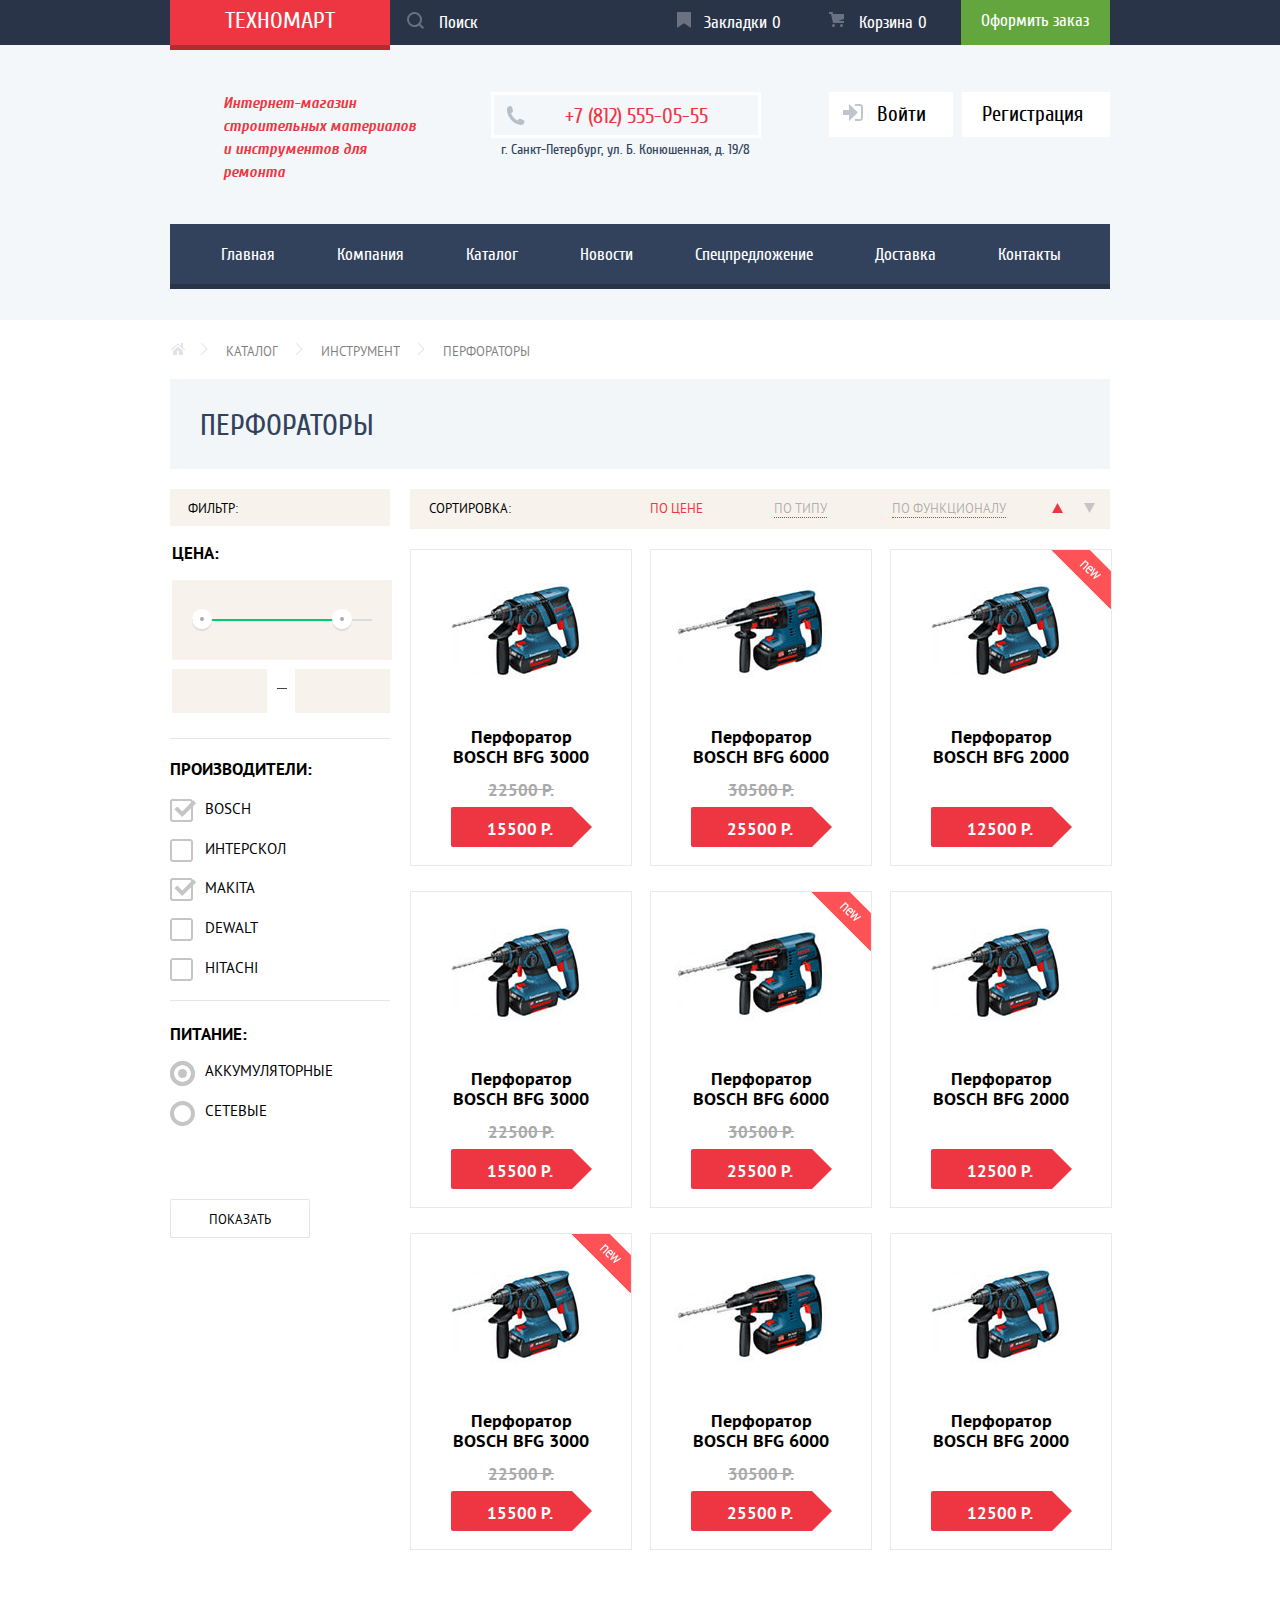
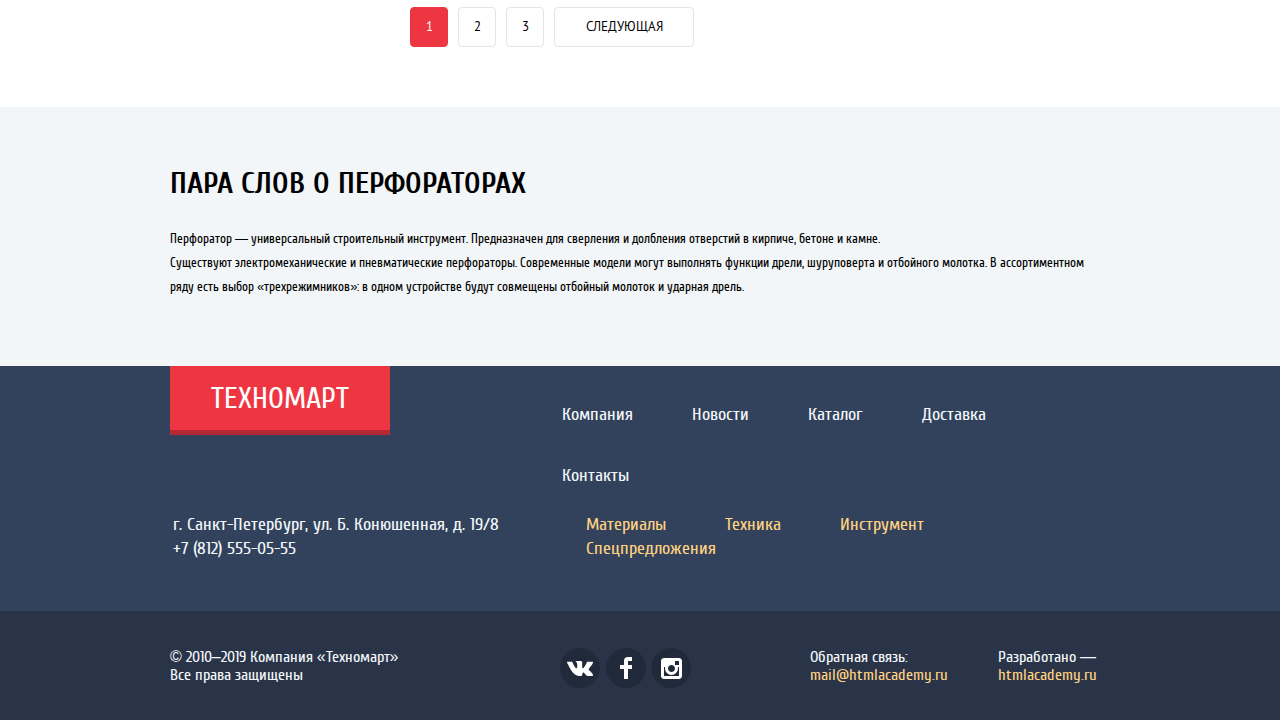
==== commit 907071a0: "Завершение проекта и перевод на поддержку" ====
--- a/catalog.html
+++ b/catalog.html
@@ -3,7 +3,7 @@
   <head>
     <meta charset="utf-8">
     <title>Техномарт</title>
-    <link rel="stylesheet" href="css/style.css">
+    <link rel="stylesheet" href="css/min-style.css">
   </head>
   <body class="catalog-page">
       <header class="main-header">
@@ -150,10 +150,10 @@
               </div>
               <div class="setup-product__range-price-display">
                 <div class="setup-product__range-value setup-product__range-value--min-value">
-                  <span class="setup-product__range-output setup-product__range-output--min-value">0</span>
+                  <input class="setup-product__range-output setup-product__range-output--min-value" type="number" min="20" max="700">
                 </div>
                 <div class="setup-product__range-value setup-product__range-value-max-value">
-                  <span class="setup-product__range-output setup-product__range-output--max-value">30000</span>
+                  <input class="setup-product__range-output setup-product__range-output--max-value" type="number" min="20" max="700">
                 </div>
               </div>
             </fieldset>
@@ -499,8 +499,8 @@
         </div>
       </div>
     </section>
-  <script src="js/authorization.js"></script>
-  <script src="js/product-actions.js"></script>
-  <script src="js/range-input.js"></script>
+  <script src="js/min-authorization.js"></script>
+  <script src="js/min-product-actions.js"></script>
+  <script src="js/min-range-input.js"></script>
   </body>
 </html>
--- a/css/min-style.css
+++ b/css/min-style.css
@@ -0,0 +1 @@
+@font-face{font-family:Cuprum;src:url(../fonts/cuprum.woff2) format("woff2"),url(../fonts/cuprum.woff) format("woff");font-weight:400;font-style:normal}@font-face{font-family:Cuprum;src:url(../fonts/cuprumbold.woff2) format("woff2"),url(../fonts/cuprumbold.woff) format("woff");font-weight:700;font-style:normal}@font-face{font-family:Cuprum;src:url(../fonts/cuprumitalic.woff2) format("woff2"),url(../fonts/cuprumitalic.woff) format("woff");font-weight:400;font-style:italic}@font-face{font-family:Cuprum;src:url(../fonts/cuprumbolditalic.woff2) format("woff2"),url(../fonts/cuprumbolditalic.woff) format("woff");font-weight:700;font-style:italic}@font-face{font-family:PTSans;src:url(../fonts/ptsans.woff2) format("woff2"),url(../fonts/ptsans.woff) format("woff");font-weight:400;font-style:normal}@font-face{font-family:PTSans;src:url(../fonts/ptsansbold.woff2) format("woff2"),url(../fonts/ptsans.woff) format("woff");font-weight:700;font-style:normal}body{margin:0;padding:0;min-width:960px;font-family:Cuprum,Arial,sans-serif;font-size:14px;line-height:18px;font-weight:400;color:#fff}a{text-decoration:none}img{max-width:100%;height:auto}.button{padding:13px 0 8px 0;text-transform:uppercase;text-align:center;color:#fff;background-color:#ee3643;border-radius:2px}.button:focus,.button:hover{background-color:#ca2c37;outline:0}.button:active{background-color:#ba2732}.centering-block{width:940px;margin:0 auto;padding:0 10px 0 10px}.visually-hidden:not(:focus):not(:active),input[type=checkbox].visually-hidden,input[type=radio].visually-hidden{position:absolute;width:1px;height:1px;margin:-1px;border:0;padding:0;clip:rect(0 0 0 0);overflow:hidden}.new-product::after{content:"";position:absolute;top:0;right:0;width:60px;height:59px;background-image:url(../img/new-flag.png)}.main-header{display:flex;flex-direction:column;min-height:320px;background-color:#f3f7f9}.main-header--page-context{margin-bottom:59px}.main-header__middle-column{order:2}.centering-block--header-middle{display:flex}.main-header__page-title{margin:0 59px 40px 53px;width:210px;font-size:16px;line-height:23px;font-style:italic;color:#ee3643}.header-feedback{margin-right:69px;width:269px}.header-feedback__phone-block{position:relative;width:264px;border:3px solid #fff}.header-feedback__phone-number{display:block;margin:11px 0 8px 71px;font-size:21px;line-height:21px;color:#ee3643}.header-feedback__phone-number::before{content:"";position:absolute;left:12px;width:19px;height:19px;background-image:url(../img/icon-phone.svg)}.header-feedback__adress{margin:0 0 0 10px;line-height:24px;color:#32425c}.main-header__user-navigation{width:281px;margin:0;padding:0;list-style:none}.main-header__unregistered-user-list{display:flex;justify-content:space-between;align-items:flex-start;width:281px;margin:0;padding:0;list-style:none}.main-header__user-navigation-item{position:relative;background-color:#fff}.main-header__user-navigation-link{display:block;padding:12px 27px 12px 20px;font-size:21px;line-height:21px;color:#000}.main-header__user-navigation-link--enter{padding-left:48px}.main-header__user-navigation-link--enter::before{content:"";position:absolute;left:14px;width:20px;height:17px;background-image:url(../img/icon-login.svg);opacity:.3}.main-header__user-navigation-link:focus,.main-header__user-navigation-link:hover{outline:0;color:#ee3643}.main-header__user-navigation-link:focus::before,.main-header__user-navigation-link:hover::before{opacity:1}.main-header__user-navigation-link:active{color:rgba(0,0,0,.3)}.main-header__user-navigation-link:active::before{opacity:.5}.main-header__top-column{display:flex;order:1;margin-bottom:47px;font-size:17px;line-height:18px;color:#fff;background-color:#293449}.centering-block--header-top{display:flex}.main-header__search-block{position:relative}.main-header__search-logo{position:absolute;left:17px;top:12px}.main-header__search-field{-webkit-appearance:none;width:270px;padding:0;padding-top:14px;padding-left:49px;padding-bottom:13px;border:0;font-family:Cuprum,Arial,sans-serif;font-size:17px;line-height:18px;color:#fff;background-color:#293449}.main-header__search-logo-figure{fill:#fff}.main-header__search-logo{opacity:.3}.main-header__search-field::-webkit-search-cancel-button{-webkit-appearance:none;margin:0}.main-header__search-field--text-add,.main-header__search-field:focus{color:#000;background-color:#fff;outline:0}.main-header__search-field--text-add+.main-header__search-logo,.main-header__search-field:hover+.main-header__search-logo{opacity:1}.main-header__search-field--text-add+.main-header__search-logo,.main-header__search-field:focus+.main-header__search-logo{opacity:1}.main-header__search-field--text-add+.main-header__search-logo .main-header__search-logo-figure,.main-header__search-field:focus+.main-header__search-logo .main-header__search-logo-figure{fill:#ee3643}.main-header__search-field::placeholder{color:#fff}.main-header__logo-block{position:relative;width:220px;background-color:#ee3643}.main-header__logo-link::after{content:"";position:absolute;bottom:-5px;width:220px;height:5px;background-color:#b52933}.main-header__logo-block:hover{background-color:#ca2c37}.main-header__logo-link{display:flex;justify-content:center;align-items:center;width:220px;height:42px;font-size:24px;line-height:24px;text-align:center;text-transform:uppercase;color:#fff}.main-header__logo-link:focus{background-color:#ca2c37;outline:0}.main-header__bookmarks-block,.main-header__cart-block{position:relative}.main-header__bookmarks-block{width:122px;padding-right:28px}.main-header__cart-block{width:122px;padding-right:31px}.main-header__bookmarks-text::before,.main-header__cart-text::before{content:"";position:absolute;top:12px;display:block}.main-header__cart-text::before{left:20px;width:15px;height:15px;background-image:url(../img/cart-icon.svg);opacity:.3}.main-header__bookmarks-text::before{left:17px;width:14px;height:16px;background-image:url(../img/icon-bookmark.svg);opacity:.3}.main-header__bookmarks-text,.main-header__cart-text{margin-top:14px;margin-bottom:0;padding-left:50px;cursor:pointer}.main-header__bookmarks-text{padding-left:44px}.main-header__bookmarks-text:focus,.main-header__cart-text:focus{outline:0}.main-header__bookmarks-text:focus::before,.main-header__bookmarks-text:hover::before,.main-header__cart-text:focus::before,.main-header__cart-text:hover::before{opacity:1}.main-header__bookmarks-text:active,.main-header__cart-text:active{opacity:.6}.main-header__bookmarks-block--bookmark-add,.main-header__cart-block--product-add{background-color:#ee3643}.main-header__counter{position:absolute;padding-left:5px}.main-header__bottom-column{order:3;min-height:60px}.main-navigation{position:relative;background-color:#32425c}.main-navigation::after{content:"";position:absolute;left:0;bottom:0;width:940px;height:5px;background-color:#293449}.main-navigation__list{display:flex;flex-wrap:wrap;margin:0 0 0 20px;padding:0;list-style:none}.main-navigation__link{display:block;padding:22px 31px 26px 31px;font-size:17px;line-height:17px;color:#fff}.main-navigation__link:focus,.main-navigation__link:hover{background-color:#293449;outline:0}.main-navigation__link:active{color:rgba(255,255,255,.5);background-color:#1d2739}.main-header__buy-block{background-color:#63a63e}.main-header__buy-block:focus,.main-header__buy-block:hover{background-color:#5fbb2d}.main-header__buy-button:focus{background-color:#5fbb2d;outline:0}.main-header__buy-block:active{background-color:#518534}.main-header__buy-button:active{color:rgba(255,255,255,.5)}.main-header__buy-button{display:block;width:109px;padding:12px 20px 12px 20px;color:#fff}.service-presentation--page-context{margin-bottom:53px}.centering-block--presentation-block{display:flex;flex-wrap:wrap;align-items:flex-start}.presentation-category{position:relative;margin-right:20px;width:300px;min-height:123px}.presentation-category:nth-child(1),.presentation-category:nth-child(3){margin-bottom:20px}.presentation-category:nth-child(3){margin-right:0}.service-presentation__floating-block{display:flex;flex-direction:column;margin-left:19px;margin-right:0;width:300px}.service-presentation__presentation-category--delivery-category,.service-presentation__presentation-category--discounts-category{margin-right:0}.presentation-category__title{margin:0;margin-top:23px;margin-left:22px;margin-bottom:10px;font-size:24px;line-height:30px;font-weight:700}.presentation-category__title::after{content:"";position:absolute;width:50px;height:50px}.presentation-category__title--material-title::after{top:31px;right:43px;width:44px;height:65px;background-image:url(../img/icon-1.svg)}.presentation-category__title--tools-title::after{top:33px;right:28px;width:75px;height:61px;background-image:url(../img/icon-2.svg)}.presentation-category__title--machinery-title::after{top:31px;right:31px;width:78px;height:62px;background-image:url(../img/icon-3.svg)}.presentation-category__title--discounts-title::after{top:27px;right:45px;width:59px;height:72px;background-image:url(../img/icon-4.svg)}.presentation-category__title--delivery-title::after{top:32px;right:31px;width:78px;height:63px;background-image:url(../img/icon-5.svg)}.presentation-category__link{display:block;margin-left:25px;padding:12px 0 8px 0;width:135px;text-align:center;text-transform:uppercase;border-radius:3px}.presentation-category__link:focus,.presentation-category__link:hover{background-color:#ccc;outline:0}.presentation-category__link:active{background-color:#b2b2b2}.service-presentation__presentation-category--material-category{background-color:#ffbf47}.presentation-category__link--material-link{color:#fff;background-color:#e5ac40}.service-presentation__presentation-category--tools-category{background-color:#3bbce3}.presentation-category__link--tools-link{color:#fff;background-color:#35a9cc}.service-presentation__presentation-category--machinery-category{background-color:#dc91d8}.presentation-category__link--machinery-link{color:#fff;background-color:#c682c2}.product-slider{position:relative;width:621px;min-height:266px}.product-slider__slide-item{margin:0 auto;width:576px}.product-slider__slide-slogan{z-index:2;position:relative}.product-slider__slide-image{z-index:1;position:absolute;top:0;left:0}.product-slider__perforators-slide{display:none}.product-slider__drills-slide{display:none}.product-slider__perforators-slide--button-active{display:block}.product-slider__drills-slide--button-active{display:block}.product-slider__slide-title{z-index:2;position:relative;margin:22px 0 2px 0;font-size:36px;line-height:36px;font-weight:700;text-transform:uppercase}.product-slider__slide-slogan{margin:0 0 30px 0;font-size:18px;line-height:24px}.product-slider__slide-link{z-index:2;position:relative;margin-left:4px;padding-left:49px;padding-right:45px}.product-slider__buttons-block{z-index:2;position:relative;display:flex;justify-content:space-between;margin:0 0 65px 0}.product-slider__button{padding:0;border:none;width:22px;height:40px;background:0 0;cursor:pointer;opacity:.5}.product-slider__button:focus,.product-slider__button:hover{opacity:1;outline:0}.product-slider__button--prev{background-image:url(../img/icon-left.svg)}.product-slider__button--next{background-image:url(../img/icon-right.svg)}.product-slider__toggle-block{z-index:2;position:relative;bottom:17px;display:flex;justify-content:space-between;margin:0 auto;width:30px;min-height:10px}.product-slider__toggle-slide{position:relative;width:10px;height:10px;background-color:#fff;border-radius:50%;cursor:pointer}#drill-slide:checked~.product-slider__toggle-block .product-slider__toggle-slide--drill-toggle::after,#perforator-slide:checked~.product-slider__toggle-block .product-slider__toggle-slide--perforator-toggle::after{content:"";position:absolute;top:2px;left:2px;width:6px;height:6px;background-color:#ee3643;border-radius:50%}#perforator-slide:checked~.product-slider__drills-slide{display:none}#perforator-slide:checked~.product-slider__perforators-slide{display:block}#drill-slide:checked~.product-slider__perforators-slide{display:none}#drill-slide:checked~.product-slider__drills-slide{display:block}.service-presentation__presentation-category--discounts-category{background-color:#8ed78f}.presentation-category__link--discounts-link{color:#fff;background-color:#80c180}.service-presentation__presentation-category--delivery-category{background-color:#ffc047}.presentation-category__link--delivery-link{color:#fff;background-color:#e5ac40}.top-products--page-context{margin-bottom:20px}.top-products__head-block{display:flex;justify-content:space-between;align-items:center;margin-bottom:20px;padding:0 24px 0 28px;background-color:#f9f5f0}.top-makers__title,.top-products__title{margin:30px 0;font-size:30px;line-height:30px;font-weight:400;text-transform:uppercase;color:#32425c}.top-products__link{padding-left:55px;padding-right:55px}.top-products__list{display:flex;flex-wrap:wrap;margin:0;padding:0;list-style:none}.product-line__product-item,.top-products__item{margin-right:20px;margin-bottom:5px;width:220px}.top-products__item:nth-child(4n){margin-right:0}.store-product{position:relative;display:flex;flex-direction:column;align-items:center;width:220px;border:1px solid #eaeaea;font-family:PTSans,Arial,sans-serif;font-size:17px;line-height:18px;font-weight:700}.store-product:focus,.store-product:hover{box-shadow:0 10px 25px 0 rgba(41,52,73,.5);outline:0}.store-product:focus .store-product__title,.store-product:hover .store-product__title{margin-bottom:40px}.store-product:focus .store-product__image,.store-product:hover .store-product__image{display:none}.store-product:focus .store-product__product-actions,.store-product:hover .store-product__product-actions{display:block}.store-product:focus .store-product__old-price,.store-product:hover .store-product__old-price{display:none}.store-product__image{order:1;margin-top:25px;margin-bottom:40px}.store-product__product-actions{display:none;margin-top:45px;margin-bottom:52px;text-align:center}.store-product__product-action{padding:9px 29px 9px 33px;border:none;width:158px;box-sizing:border-box;font-size:14px;line-height:18px;text-transform:uppercase;background:0 0;cursor:pointer}.store-product__product-action--add-product{position:relative;margin-bottom:7px;border-bottom:3px solid #367315;border-radius:3px;color:#fff;background-color:#63a63e}.store-product__product-action--add-product::after{content:"";position:absolute;left:14px;width:15px;height:15px;background-image:url(../img/cart-icon.svg);opacity:.3}.store-product__product-action--add-product:hover{background-color:#5fbb2d}.store-product__product-action--add-product:hover::after{opacity:1}.store-product__product-action--add-product:active{background-color:#518534}.store-product__product-action--add-product:active::after{opacity:1}.store-product__product-action--add-bookmark{border:3px solid #63a63e;border-radius:3px;color:#32425c}.store-product__product-action--add-bookmark:focus,.store-product__product-action--add-bookmark:hover{border-color:#32425c}.store-product__product-action--add-bookmark:active{opacity:.3}.store-product__title{order:2;margin:0;margin-bottom:14px;width:160px;font-size:18px;line-height:20px;text-align:center;color:#000}.store-product__old-price{order:3;margin:0;margin-bottom:8px;text-decoration:line-through;color:#a9a9a9}.store-product__old-price--none{margin-bottom:26px}.store-product__current-price{position:relative;order:4;margin:0;margin-bottom:18px;padding-left:36px;padding-right:39px;padding-bottom:9px;background-color:#ee3643;color:#fff}.store-product__current-price:hover::after{border-left-color:#ca2c37}.store-product__current-price:active::after{border-left-color:#ba2732}.store-product__current-price::after{content:"";position:absolute;top:0;right:-20px;width:0;height:0;border:20px solid #fff;border-left-color:#ee3643}.top-makers--page-context{margin-bottom:65px}.top-makers__head-block{display:flex;justify-content:space-between;align-items:center;margin-bottom:20px;padding:0 24px 0 26px;background-color:#f9f5f0}.top-makers__link{padding-left:70px;padding-right:70px}.top-makers__list{display:flex;flex-wrap:wrap;margin:0;padding:0;list-style:none}.top-makers__item{margin-right:20px;margin-bottom:20px}.top-makers__item:nth-child(4n+4){margin-right:0}.top-makers__item-link{display:flex;justify-content:center;align-items:center;width:218px;height:143px;border:1px solid #ebebeb}.top-makers__item-link:focus,.top-makers__item-link:hover{box-shadow:0 10px 25px 0 rgba(41,52,73,.5);outline:0}.top-makers__item-link:active{box-shadow:0 4px 10px 0 rgba(41,52,73,.5);opacity:.3}.services{padding-bottom:102px;color:#000;background-color:#f4f8f9}.services__head-block{margin-bottom:70px;padding-top:1px}.services__head-title{margin:0;margin-top:65px;margin-bottom:25px;font-size:30px;line-height:30px;text-transform:uppercase}.services__head-description{margin:0;width:370px;font-size:13px;line-height:24px}.services__description-item{position:relative;width:390px}.services__description-item::after{content:"";position:absolute;top:0;right:-227px}.services__description-item--delivery{display:none}.services__description-item--delivery::after{top:22px;width:468px;height:261px;background-image:url(../img/delivery-logo.png)}.services__description-item--guarantee{display:none}.services__description-item--guarantee::after{width:389px;height:283px;background-image:url(../img/guarantee-logo.png)}.services__description-item--credit{display:none}.services__description-item--credit::after{z-index:1;width:465px;height:285px;background-image:url(../img/credit-logo.png)}.services__list-description--credit-link{z-index:2;position:relative;display:block;box-sizing:border-box;margin-top:30px;padding-left:44px;width:195px;padding-right:44px}.services__description-item--current{display:block}.services__main-content{display:flex}.services__list{position:relative;margin:0;margin-right:82px;padding:0;width:240px;list-style:none}.services__list::after{content:"";position:absolute;top:-40px;right:0;width:10px;height:279px;background-image:url(../img/shadow.png)}.services__item{padding-top:14px;padding-left:23px;padding-bottom:16px;font-size:21px;line-height:30px;font-weight:700;border-bottom:1px solid #4e637c;color:#fff;background-color:#32425c;cursor:pointer}.services__item:focus:not(.services__item--current),.services__item:hover:not(.services__item--current){background-color:#293449;outline:0}.services__item--current{color:#32425c;background-color:#fff}.services__item:last-child{border:none}.services__item-title{margin:0;margin-bottom:22px;font-size:36px;line-height:36px;text-transform:uppercase;color:#32425c}.services__item-description{z-index:1;position:relative;margin:0;font-size:13px;line-height:24px}.about-shop{display:flex;justify-content:space-between;color:#000}.company-description{width:540px}.contacts{width:300px}.company-description__title,.contacts__title{margin:0;margin-top:78px;margin-bottom:25px;font-size:30px;line-height:30px;text-transform:uppercase}.company-description__shop-work,.contacts__invitation-text{margin:0;font-size:13px;line-height:24px}.company-description__shop-work{margin-bottom:25px;width:530px}.company-description__shop-work--bottom-paragraph{margin-bottom:20px;width:390px}.company-description__partners-list{margin:0;margin-bottom:33px;padding:0;list-style:none}.company-description__partners-item{position:relative;margin-left:36px;margin-bottom:22px;font-size:18px;line-height:20px}.company-description__partners-item::before{content:"";position:absolute;top:10px;left:-37px;width:25px;height:2px;background-color:#ee3643}.company-description__link{display:block;width:193px;margin-bottom:86px;padding-left:15px;padding-right:12px}.contacts__invitation-text{margin-bottom:32px;width:180px}.contacts__map-location{margin-bottom:35px;width:300px;height:158px;cursor:pointer}.contacts__modal-open{margin-bottom:86px;padding-left:63px;padding-right:60px;cursor:pointer}.main-footer{font-size:18px;line-height:24px;color:#f3f7f9;background-color:#32425c}.centering-block--footer-top{display:flex;justify-content:space-between;margin-bottom:25px}.main-footer__logo-block{width:220px}.main-footer__logo-link{position:relative;display:block;padding-top:18px;padding-bottom:21px;font-size:30px;line-height:30px;text-transform:uppercase;text-align:center;color:#fff;background-color:#ee3643}.main-footer__logo-link::after{content:"";position:absolute;left:0;bottom:0;width:220px;height:5px;background-color:#b52933}.footer-navigation{width:578px}.footer-navigation__list{display:flex;flex-wrap:wrap;margin:0;padding:0;padding-left:30px;list-style:none}.footer-navigation__item{margin-right:59px;padding-top:37px}.footer-navigation__item:last-child{margin-right:0}.footer-navigation__item:last-child{padding-right:0}.centering-block--footer-middle{display:flex;justify-content:space-between;margin-bottom:50px}.main-footer__office-location{margin:0;padding-left:3px;width:340px}.footer-navigation__link:focus,.footer-navigation__link:hover,.main-footer__navigation-link:focus,.main-footer__navigation-link:hover{text-decoration:underline;outline:0}.footer-navigation__link:active,.main-footer__navigation-link:active{text-decoration:none;opacity:.5}.main-footer__product-navigation{display:flex;flex-wrap:wrap;margin:0;padding:0;padding-left:16px;width:524px;list-style:none}.main-footer__navigation-item{margin-right:59px}.main-footer__navigation-item:last-child{margin-right:0}.footer-navigation__link{color:#f3f7f9}.main-footer__developer-name,.main-footer__navigation-link{color:#ffd180}.main-footer__developer-name:focus,.main-footer__developer-name:hover{text-decoration:underline;outline:0}.main-footer__developer-name:active{text-decoration:none;color:#ee3643}.centering-block--footer-bottom{display:flex;padding-top:37px;padding-bottom:20px}.main-footer__bottom-column{font-size:16px;line-height:18px;background-color:#293449}.main-footer__social-list{display:flex;justify-content:space-between;flex-wrap:wrap;margin:0;padding:0;width:131px;list-style:none}.main-footer__social-link{display:block;width:40px;height:40px;background-color:#212a3a;background-repeat:no-repeat;background-position:50% 50%;border-radius:50%}.main-footer__social-link:focus,.main-footer__social-link:hover{background-color:#ee3643;outline:0}.main-footer__social-link:active{background-color:#ee3643}.main-footer__social-link--vk{background-image:url(../img/vk-icon.svg)}.main-footer__social-link--facebook{background-image:url(../img/fb-icon.svg)}.main-footer__social-link--instagram{background-image:url(../img/insta-icon.svg)}.main-footer__copyright{margin-top:0;margin-right:150px;width:240px}.main-footer__developers{display:flex;justify-content:space-between;margin-left:auto;width:300px}.main-footer__developers-cutaway,.main-footer__developers-feedback{margin:0}.main-footer__developers-feedback{width:140px}.main-footer__developers-cutaway{width:112px}@keyframes bounce{0%{opacity:0}10%{opacity:.1}20%{opacity:.2}30%{opacity:.3}40%{opacity:.4}50%{opacity:.5}60%{opacity:.6}70%{opacity:.7}80%{opacity:.8}90%{opacity:.9}100%{opacity:1}}@keyframes border-error{10%{border-color:rgba(255,0,0,.2)}50%{border-color:rgba(255,0,0,.5)}100%{border-color:rgba(255,0,0,1)}}.modal--feedback{display:none}.overlay-active{z-index:10;display:block;position:fixed;top:0;left:0;width:100%;height:100%;background:rgba(0,0,0,.5);animation:bounce .6s}.modal--feedback-content{z-index:100;position:fixed;top:150px;left:50%;margin-left:-310px;padding-top:33px;padding-left:80px;padding-right:80px;width:460px;background:linear-gradient(to bottom,#ff5357 7px,#fff 7px,#fff 318px,#f4f4f4 318px);box-shadow:0 10px 25px 0 rgba(41,52,73,.5)}.modal--feedback-open{display:flex}.modal--feedback__feedback-form{display:flex;flex-wrap:wrap;color:#000}.modal--feedback__input{box-sizing:border-box;padding:0;padding-top:9px;padding-left:14px;padding-bottom:9px;border:2px solid #dee3e4;border-radius:2px}.modal--feedback__input::placeholder{font-family:PTSans,Arial,sans-serif;font-size:13px;color:#a9a9a9}.modal--feedback__field-item{margin:0;margin-top:22px;width:220px}.modal--feedback__field-item--user-message{width:100%}.modal--feedback__field-item--user-name{margin-right:20px}.modal--feedback__input--message-area{width:100%;min-height:110px}.modal--feedback__buttons-section{width:100%}.modal--feedback__message-submit{width:100%;margin-top:74px;margin-bottom:37px;border:none;cursor:pointer}.modal__button-close{z-index:3;position:absolute;top:16px;right:9px;width:21px;height:21px;border:none;background-color:transparent;background-image:url(../img/close-cros.svg);cursor:pointer}.modal--feedback__label-field{display:block}.modal--feedback__label-field{font-size:18px}.modal-error{animation:border-error .6s;border-color:red}.modal--map-location:focus{outline:0}.modal--location-content{display:none;z-index:100;position:fixed;top:150px;left:50%;margin-left:-470px;width:940px;height:446px;box-shadow:0 10px 25px 0 rgba(41,52,73,.5)}.modal--location-open{display:block}.modal--map-location__map-yandex{z-index:2;position:absolute;top:0;left:0;border:none}.modal--cart-add-content{display:none;z-index:100;position:fixed;top:150px;left:50%;margin-left:-310px;padding-left:80px;padding-right:80px;width:460px;background:linear-gradient(to bottom,#ff5357 7px,#fff 7px,#fff 163px,#f4f4f4 163px);box-shadow:0 10px 25px 0 rgba(41,52,73,.5)}.modal--cart-show{display:block}.modal--cart-add__title{position:relative;padding:75px 46px 74px 99px;text-align:center;color:#000}.modal--cart-add__title::before{content:"";position:absolute;top:55px;left:0;width:66px;height:66px;background-image:url(../img/add-cart-icon.svg)}.modal--cart-add__select-actions{display:flex;justify-content:space-between;padding-bottom:37px;width:460px;background-color:#f1f1f1}.modal--cart-add__buy-complete{padding-left:59px;padding-right:62px}.modal--cart-add__continue-select{padding-left:44px;padding-right:48px;border-color:transparent;border-radius:2px;background-color:#fff;cursor:pointer}.main-header__unregistered-user{display:block}.main-header__unregistered-user--off{display:none}.main-header__logged-user{display:none;width:300px}.main-header__logged-user--on{display:block}.main-header__logged-user-list{display:flex;justify-content:space-between;margin:0;padding:0;padding-top:14px;padding-bottom:16px;width:300px;background-color:#fff;list-style:none}.main-header__user-login{position:relative;margin-right:39px;padding-left:47px}.main-header__user-login::before{content:"";position:absolute;left:13px;width:20px;height:18px;background-image:url(../img/icon-user.svg);opacity:.3}.main-header__user-login:focus,.main-header__user-login:hover{color:#ee3643;outline:0}.main-header__user-login:focus::before,.main-header__user-login:hover::before{opacity:1}.main-header__profile-exit{position:relative;display:block;margin-right:10px;width:22px}.main-header__profile-exit:focus,.main-header__profile-exit:hover{outline:0}.main-header__profile-exit::after{content:"";position:absolute;width:21px;height:17px;background-image:url(../img/icon-logout.svg);opacity:.3}.main-header__profile-exit:focus::after,.main-header__profile-exit:hover::after{opacity:1}.main-header__user-login{font-size:21px;line-height:21px;color:#000}.main-header__user-profile-list{display:flex;flex-wrap:wrap;margin:0;padding:0;padding-left:18px;list-style:none}.main-header__user-profile-link{position:relative;padding-right:31px}.main-header__user-profile-item:last-child .main-header__user-profile-link::after{width:0;height:0}.main-header__user-profile-link::after{content:"";position:absolute;top:50%;right:15px;width:4px;height:3px;background-color:#32425c;border-radius:50%}.main-header__user-profile-link{font-size:16px;text-decoration:underline;color:#32425c}.main-header__user-name:active{color:rgba(0,0,0,.3)}.main-header__user-profile-link:focus,.main-header__user-profile-link:hover{color:#ba2732;outline:0}.main-header__user-profile-link:active{color:rgba(50,66,92,.3)}.page-header--page-context{margin-bottom:20px}.page-header__breadcrumbs{display:flex;margin:0;margin-bottom:18px;padding:0;padding-top:23px;font-family:PTSans,Arial,sans-serif;font-size:13px;text-transform:uppercase;color:#000;list-style:none}.page-header__item--main-page-link{margin-right:15px;width:15px;height:12px}.page-header__link--main-page-link{display:block;width:15px;height:12px;background-image:url(../img/icon-home.svg);background-repeat:no-repeat}.page-header__link{position:relative;margin-right:17px;padding-left:26px;opacity:.5}.page-header__link:focus,.page-header__link:hover{opacity:1;outline:0}.page-header__link::before{content:"";position:absolute;left:0;width:8px;height:12px;background-image:url(../img/icon-right-small.svg)}.page-header__link--main-page-link::before{background-image:none}.page-header__link{color:#000}.page-header__title{margin:0;padding:32px 0 28px 30px;font-size:30px;line-height:30px;font-weight:400;text-transform:uppercase;color:#32425c;background-color:#f2f6f8}.catalog-settings{display:flex;justify-content:space-between;margin-bottom:60px}.setup{width:220px}.setup-header{margin-bottom:12px;padding:11px 0 8px 18px;font-family:PTSans,Arial,sans-serif;font-size:13px;text-transform:uppercase;color:#000;background-color:#f7f3ec}.setup-product{position:relative}.setup-product__range-value-container{box-sizing:border-box;margin-top:42px;margin-bottom:9px;padding:39px 20px;width:220px;background-color:#f7f3ec}.setup-product__range-settings-line{position:relative;width:180px;height:2px;background-color:#d7dcde}.setup-product__line-depth{width:151px;height:2px;background-color:#00ca74}.setup-product__range-handle{position:absolute;top:-10px;width:20px;height:23px;background-image:url(../img/filter-button.svg);cursor:pointer}.setup-product__range-handle--max-value{left:140px}.setup-product__range-price-display{position:relative;display:flex;justify-content:space-between;align-items:flex-start}.setup-product__range-price-display::after{content:"";position:absolute;top:19px;left:105px;width:10px;height:1px;background-color:#444}.setup-product__range-value{padding-top:12px;padding-bottom:8px;width:95px;text-align:center;background-color:#f7f3ec}.setup-product__range-output{border:none;font-size:17px;font-family:PTSans,Arial,sans-serif;text-align:center;color:#000;background-color:#f7f3ec}.setup-product__group-block{margin:0;padding:0;min-width:0;border:none;border-top:1px solid #e5e5e5}.setup-product__group-block-range-block{box-sizing:border-box;margin-bottom:25px;padding-left:2px;border:none}body:not(:-moz-handler-blocked) fieldset{display:table-cell}.setup-product__group-title{display:table;float:left;margin:0;padding:0;width:100%;font-family:PTSans,Arial,sans-serif;font-size:17px;font-weight:700;line-height:30px;text-transform:uppercase;color:#000}.setup-product__group-title--price{margin-bottom:16px}.setup-product__group-block--makers-block{padding-top:15px}.setup-product__makers-list{margin:0;padding:0;padding-top:45px;padding-bottom:2px;list-style:none}.setup-product__makers-item{display:flex;margin-bottom:17px;min-height:23px}.setup-product__label-field{z-index:10;position:relative;order:2;padding-left:35px;font-family:PTSans,Arial,sans-serif;font-size:15px;line-height:20px;text-transform:uppercase;color:#000;cursor:pointer}.setup-product__field-indicator{position:absolute}.setup-product__field-indicator--checkbox{width:27px;height:23px}.setup-product__field-indicator--radio{width:25px;height:25px}.setup-product__field-indicator--checkbox-off,.setup-product__field-indicator--radio-off{display:block}.setup-product__field-indicator--checkbox-on,.setup-product__field-indicator--radio-on{display:none}.setup-product__field:checked+.setup-product__field-indicator--checkbox-on,.setup-product__field:checked+.setup-product__field-indicator--radio-on{display:block}.setup-product__field:checked+.setup-product__field-indicator--checkbox-off,.setup-product__field:checked+.setup-product__field-indicator--radio-off{display:none}.setup-product__charge-item:hover .setup-product__field-indicator,.setup-product__field--charge-field:focus~.setup-product__field-indicator,.setup-product__field--makers-field:focus~.setup-product__field-indicator,.setup-product__makers-item:hover .setup-product__field-indicator{fill:#b5b5b5;outline:0}.setup-product__label-field:focus{background-color:red}.setup-product__field:disabled~.setup-product__field-indicator{opacity:.3}.setup-product__field:disabled~.setup-product__label-field{opacity:.4}.setup-product__charge-item{display:flex}.setup-product__makers-item--interskol-maker{margin-bottom:16px}.setup-product__group-block--charge-type{margin-bottom:60px;padding-top:18px}.setup-product__charge-list{margin:0;margin-top:40px;padding:0;list-style:none}.setup-product__charge-item{margin-bottom:16px;padding-top:2px;padding-bottom:2px}.setup-product__button-show{padding:11px 38px 8px 38px;border:1px solid #e5e5e5;border-radius:2px;font-family:PTSans,Arial,sans-serif;font-size:13px;line-height:18px;text-transform:uppercase;color:#000;background-color:#fff;cursor:pointer}.setup-product__button-show:focus{outline:3px solid #e5e5e5a4}.sort-block{width:700px;font-family:PTSans,Arial,sans-serif}.sort-block__sort-panel{display:flex;padding:11px 0;font-size:13px;color:#000;background-color:#f7f3ec}.sort-block__panel-title{margin:0;margin-left:19px;margin-right:139px;font-size:13px;font-weight:400;text-transform:uppercase}.sort-block__sort-type-list{display:flex;flex-wrap:wrap;margin:0;padding:0;width:380px;list-style:none}.sort-block__sort-type-item--price{margin-right:71px}.sort-block__sort-type-item--type{margin-right:65px}.sort-block__sort-type-link{border-bottom:1px dotted #ee3643;text-transform:uppercase;color:rgba(0,0,0,.3)}.sort-block__sort-type-link:focus,.sort-block__sort-type-link:hover{border-bottom:1px solid #ee3643;color:rgba(0,0,0,1);outline:0}.sort-block__sort-type-link--active{border:none;color:#ee3643}.sort-block__sort-buttons{display:flex;justify-content:space-between;margin-left:22px;width:43px}.sort-block__sort-button{width:11px;height:10px}.sort-block__sort-button:focus .sort-block__button-figure,.sort-block__sort-button:hover .sort-block__button-figure{fill:#231f20}.sort-block__sort-button:focus{outline:0}.sort-block__button-active .sort-block__button-figure{fill:#ee3643}.sort-block__product-line{margin-bottom:52px}.product-line__product-list{display:flex;flex-wrap:wrap;margin:0;padding:0;list-style:none}.product-line__product-item{margin-top:20px}.product-line__product-item:nth-child(3n){margin-right:0}.sort-block__pagination{font-size:13px}.sort-block__pagination-list{display:flex;margin:0;padding:0;list-style:none}.sort-block__pagination-link{display:flex;justify-content:center;margin-right:10px;padding:10px 0;min-width:36px;border:1px solid #e5e5e5;border-radius:4px;color:#000}.sort-block__pagination-item:focus{outline:0}.sort-block__pagination-link:focus,.sort-block__pagination-link:hover{border-color:#bdc6ca;outline:0}.sort-block__pagination-link--current:hover{border-color:#ee3643}.sort-block__pagination-link:active{border-color:#ee3643}.sort-block__pagination-link--current{color:#fff;background-color:#ee3643;border-color:#ee3643}.sort-block__pagination-link--next{min-width:138px;text-transform:uppercase}.page-description{padding-top:62px;padding-bottom:67px;color:#000;background-color:#f2f6f8}.page-description__title{margin:0;margin-bottom:28px;font-size:30px;line-height:30px;text-transform:uppercase}.page-description__product-definition{margin:0;font-size:13px;line-height:24px}
